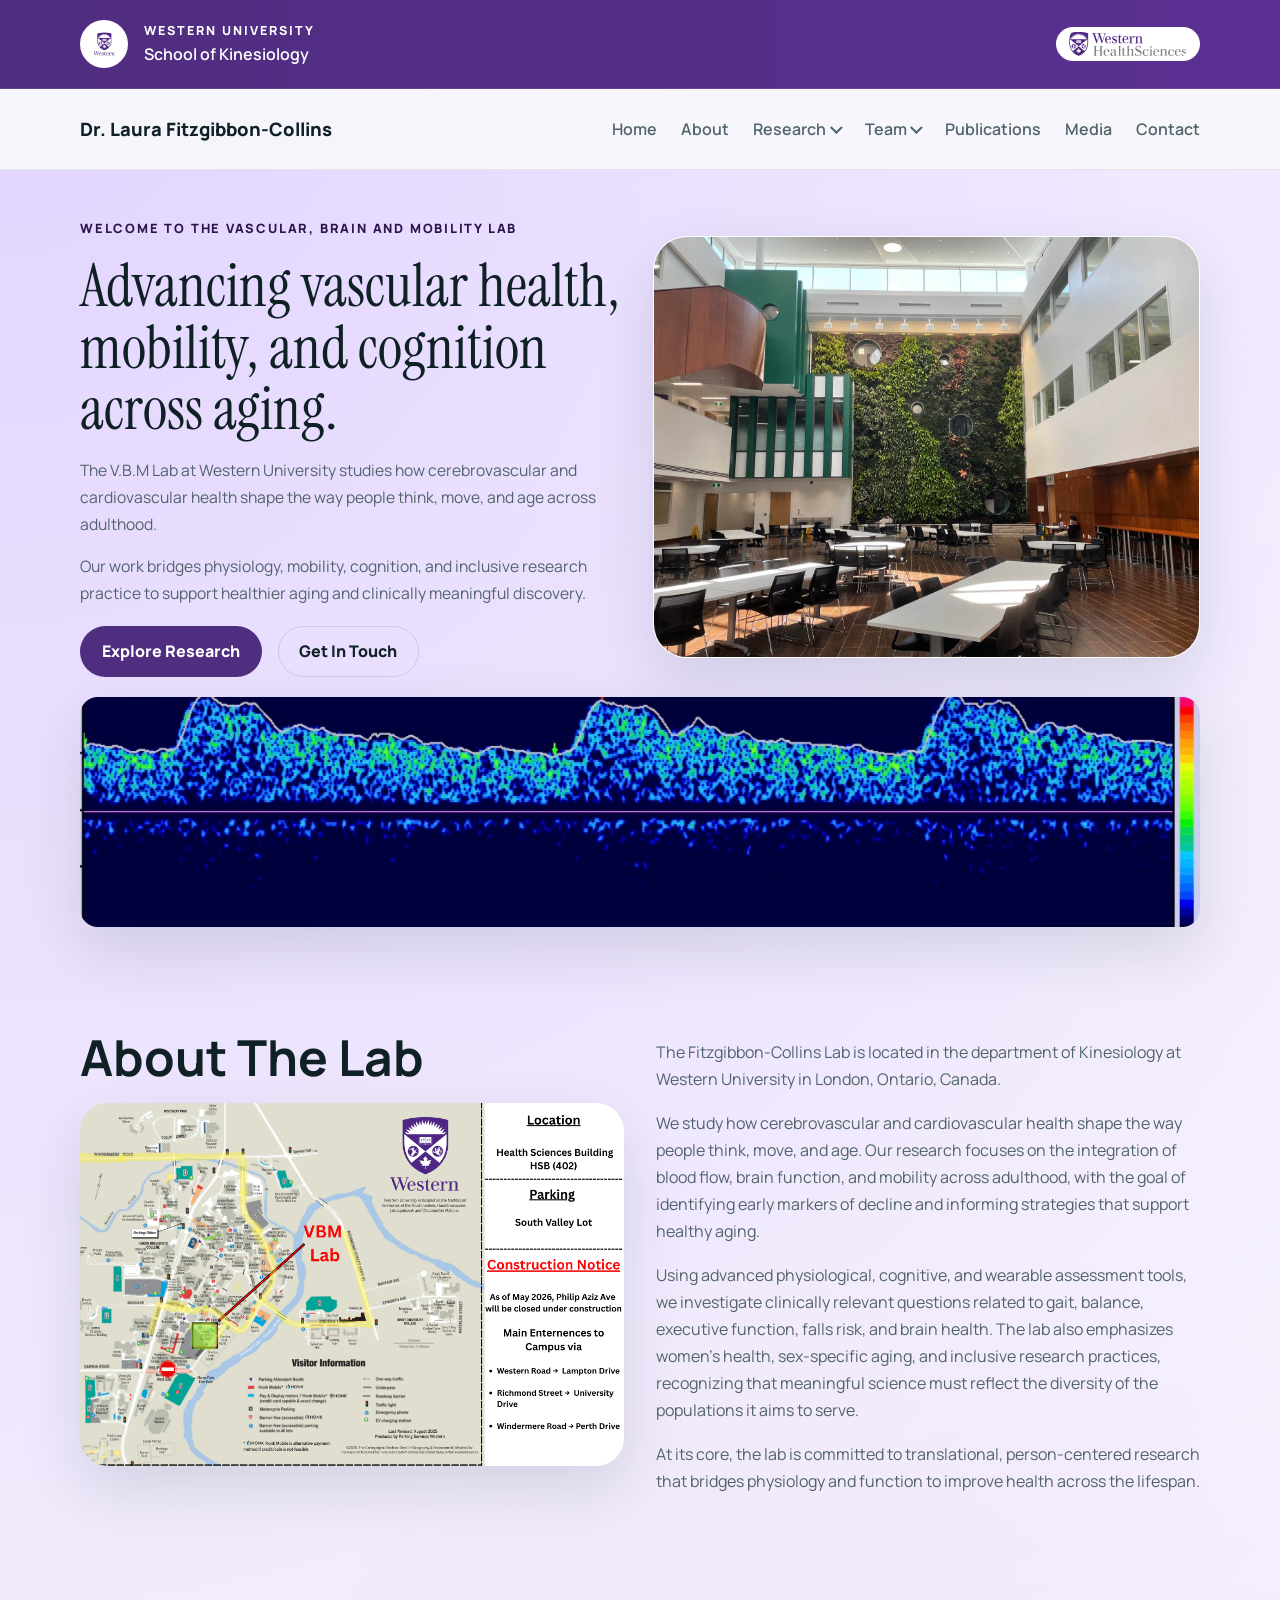
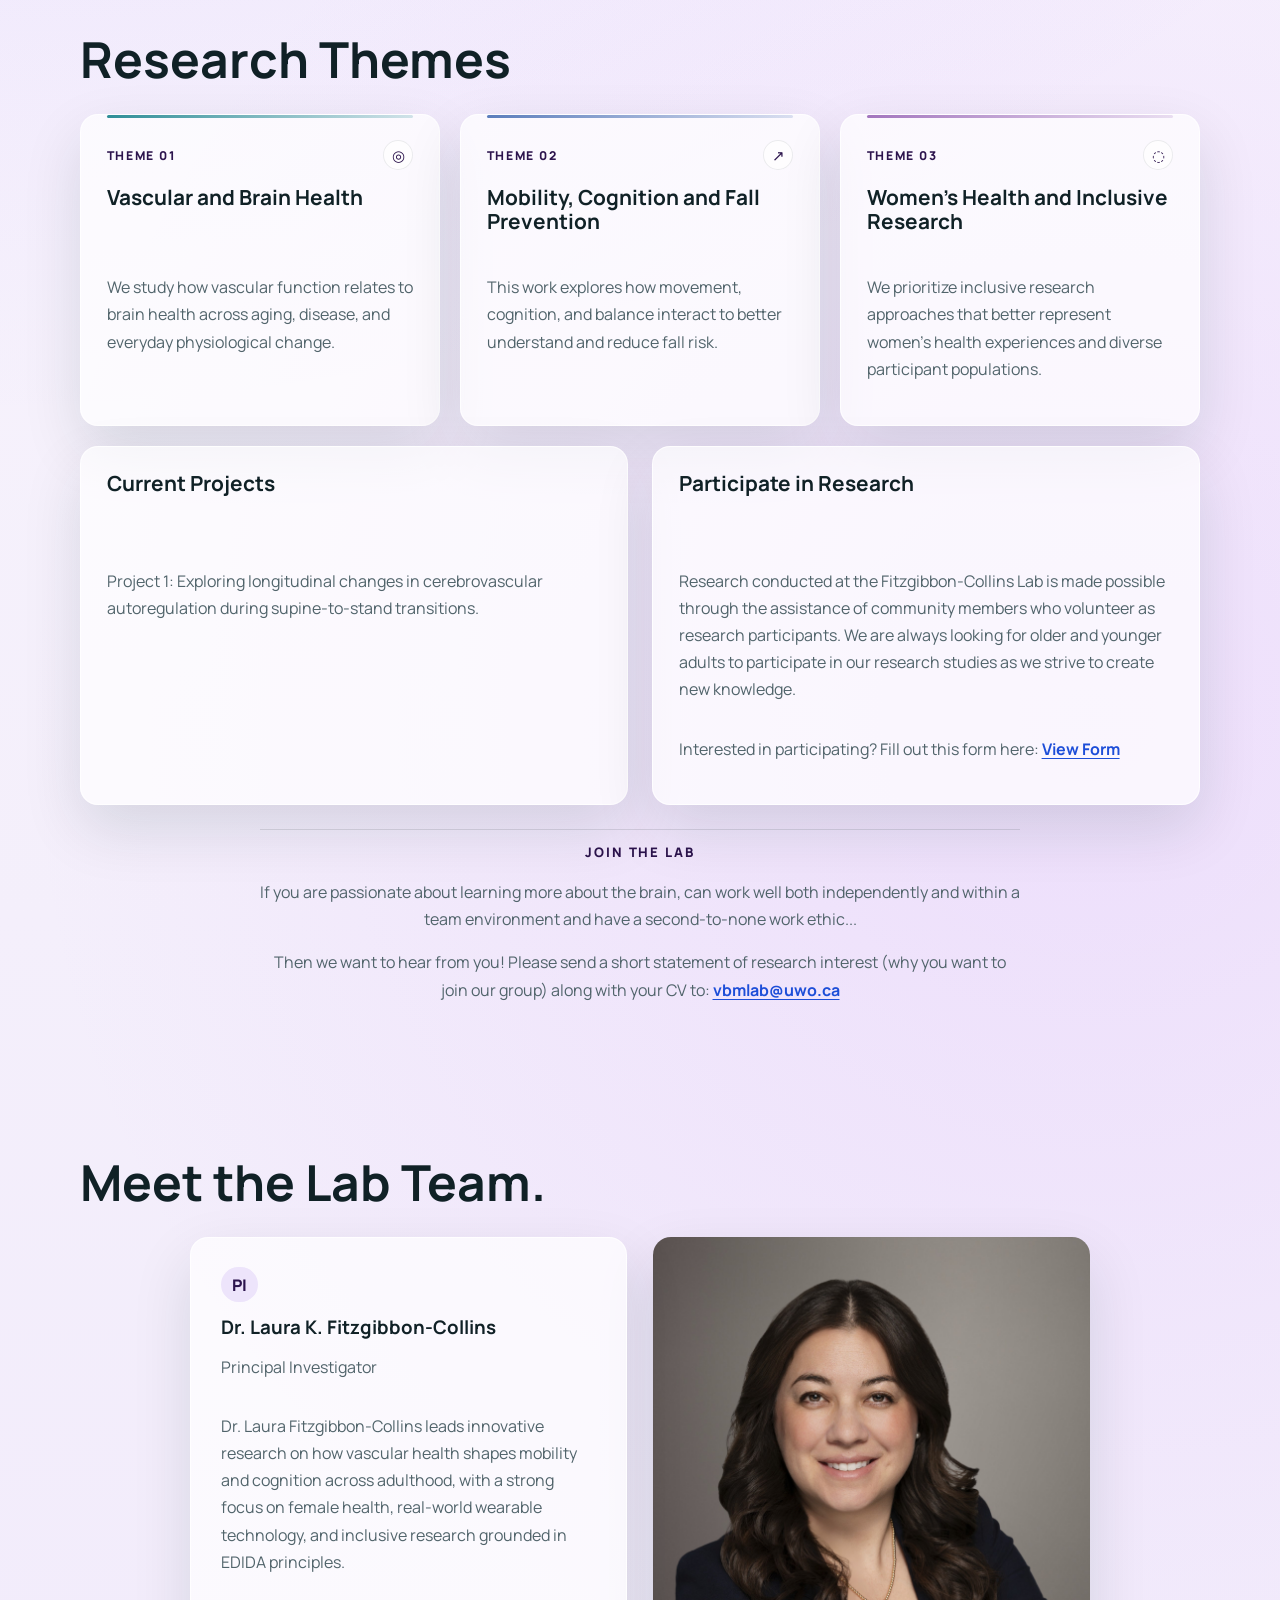
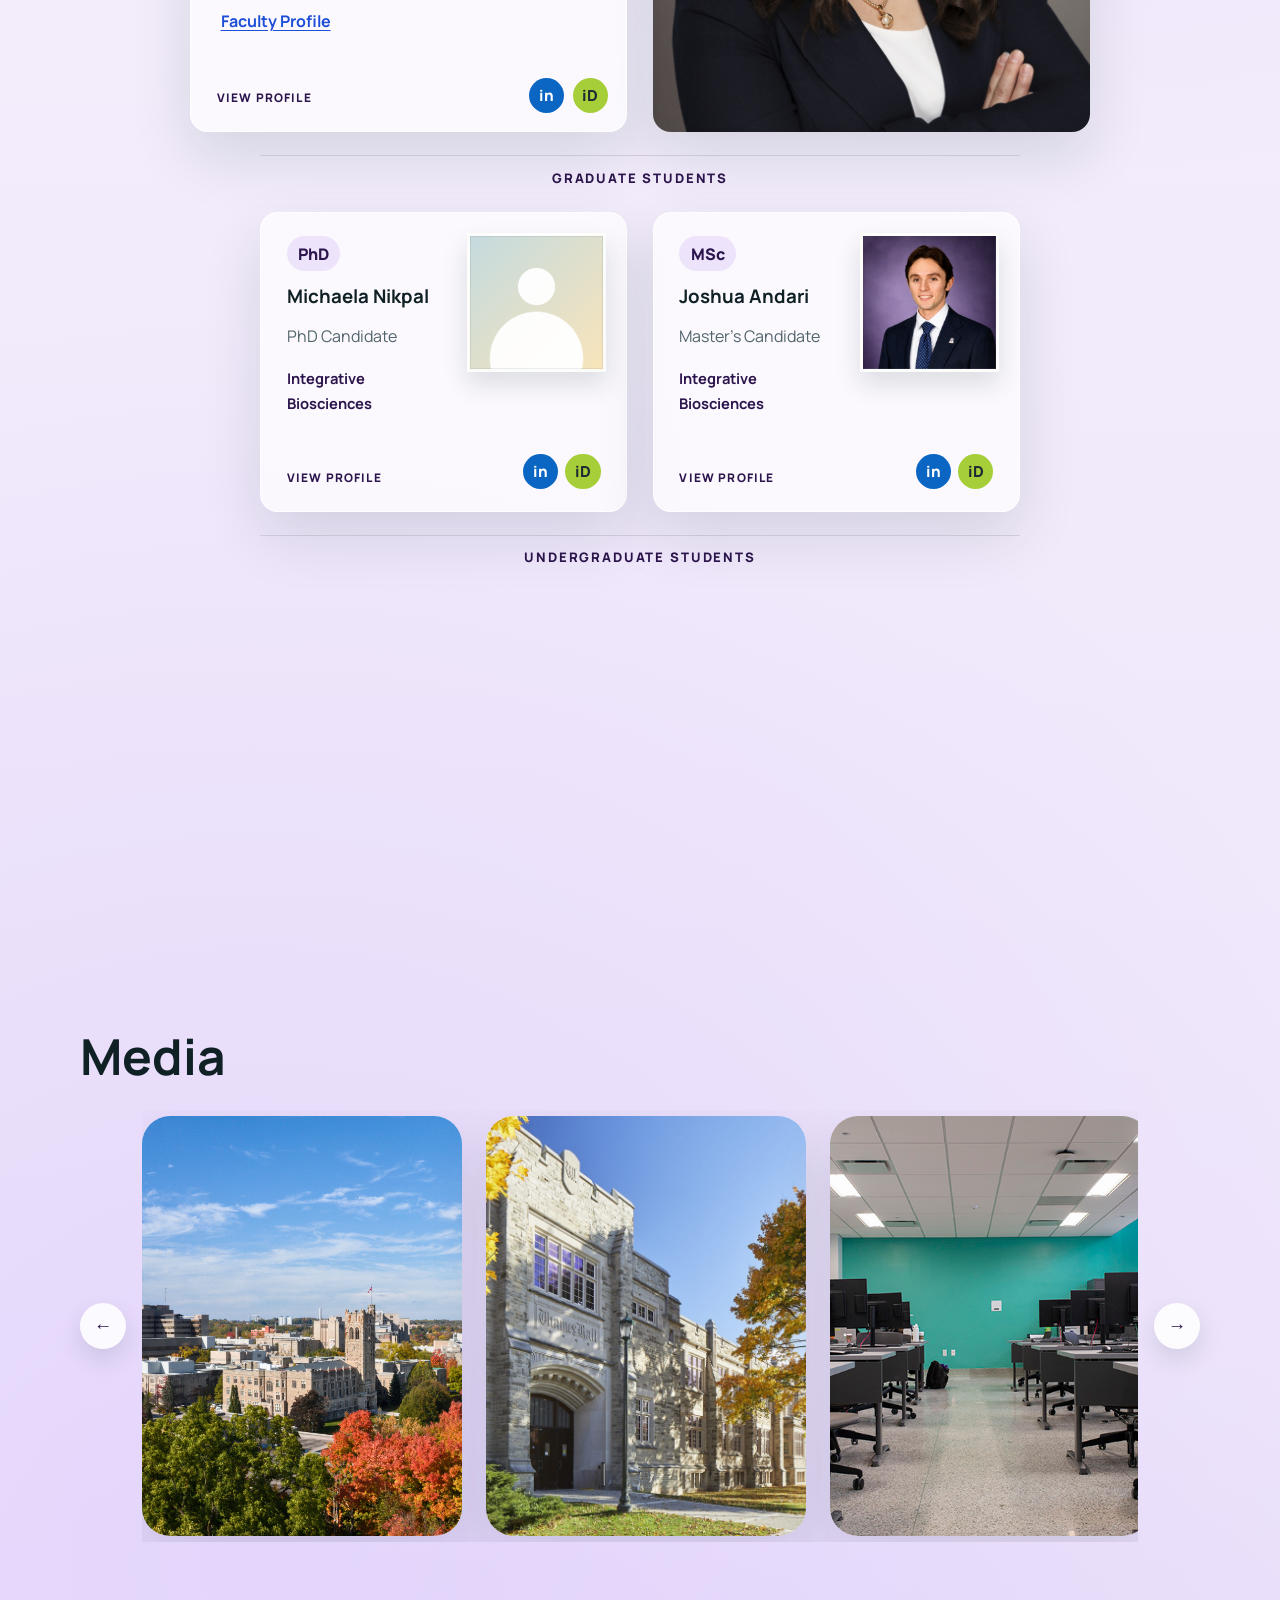
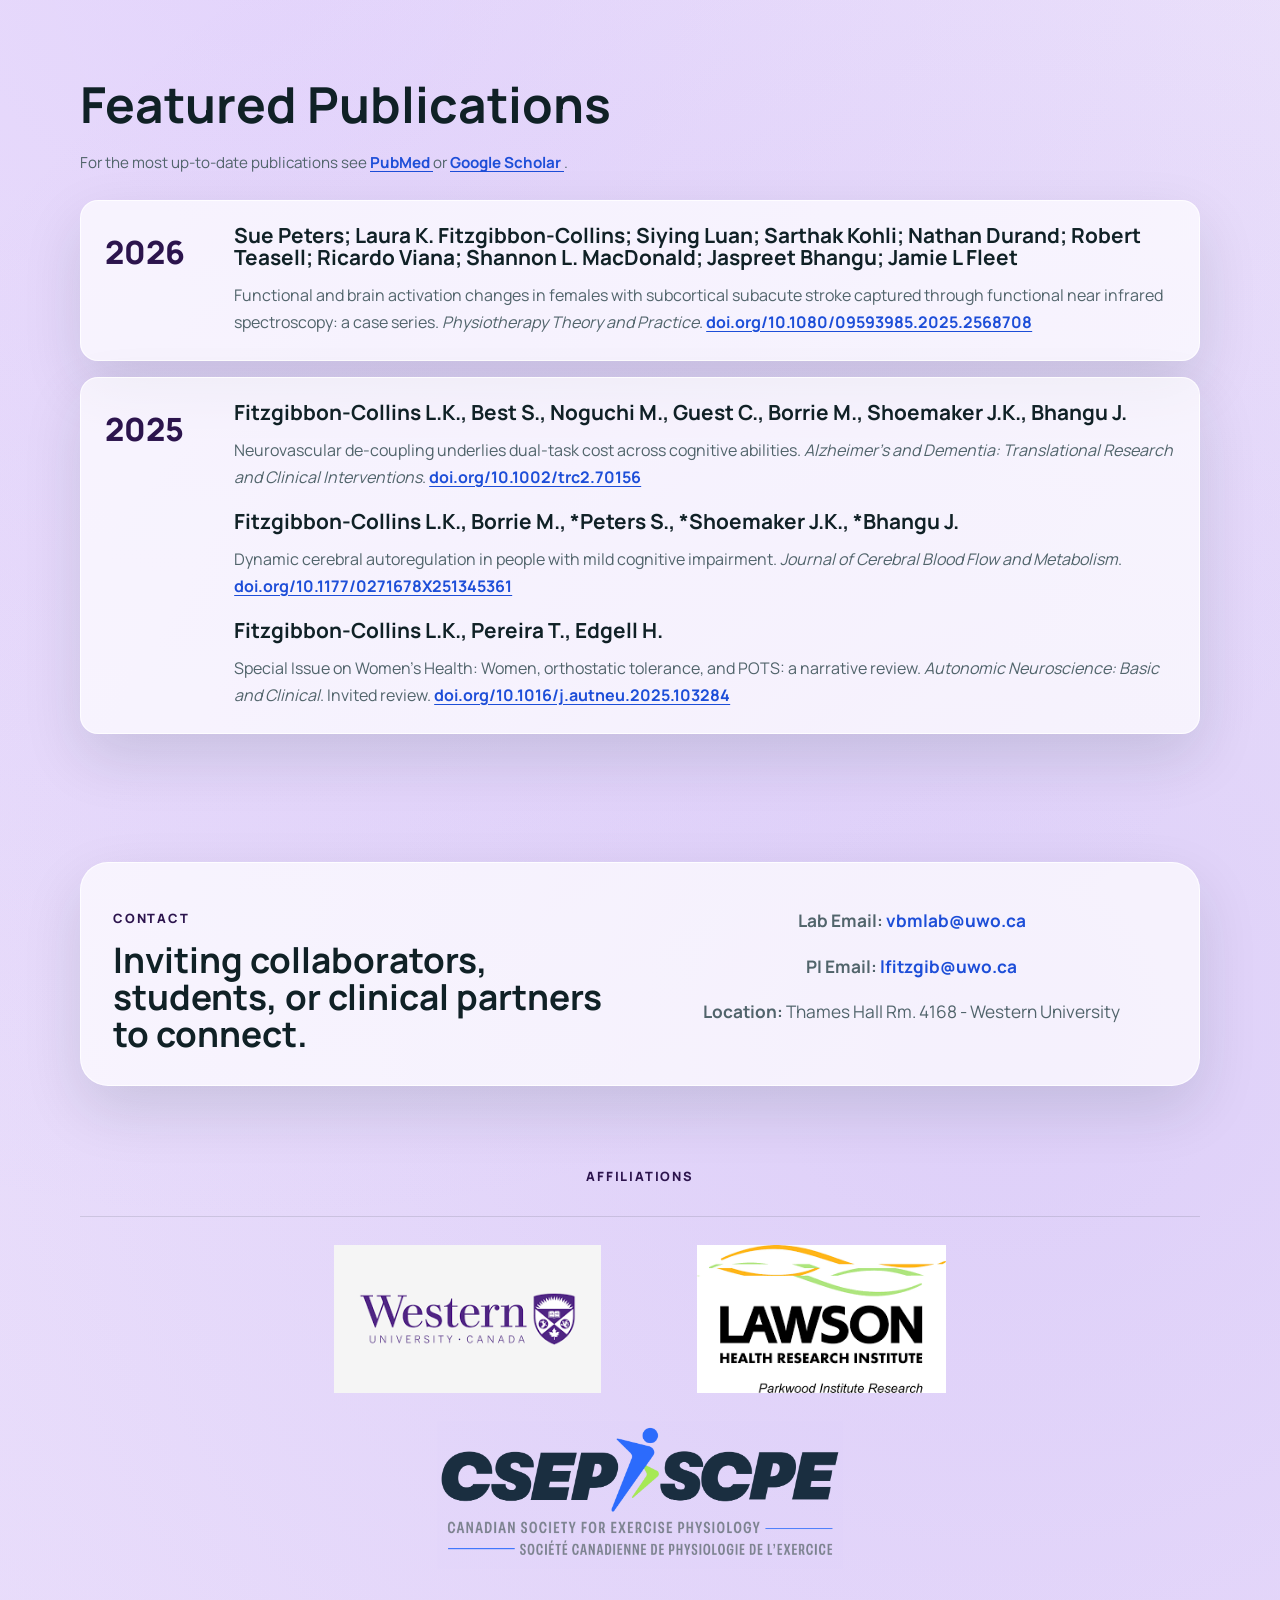
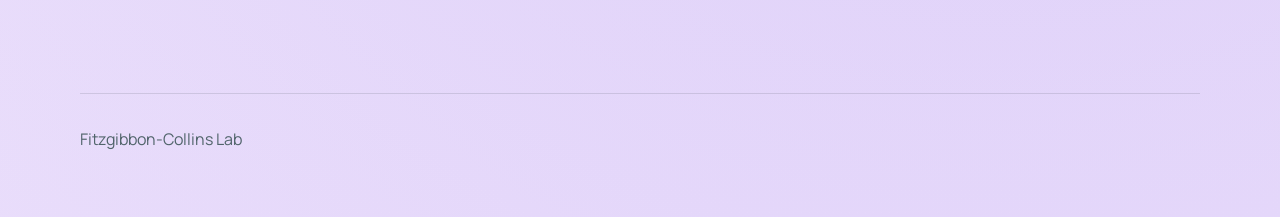
==== index.html @ beb68014 "Update about image and team card cues" ====
<!DOCTYPE html>
<html lang="en">
  <head>
    <meta charset="UTF-8" />
    <meta name="viewport" content="width=device-width, initial-scale=1.0" />
    <title>Fitzgibbon-Collins Lab</title>
    <meta
      name="description"
      content="The Fitzgibbon-Collins Lab at Western University studies vascular health, mobility, cognition, and healthy aging."
    />
    <link rel="preconnect" href="https://fonts.googleapis.com" />
    <link rel="preconnect" href="https://fonts.gstatic.com" crossorigin />
    <link
      href="https://fonts.googleapis.com/css2?family=Instrument+Serif:ital@0;1&family=Manrope:wght@400;500;600;700;800&display=swap"
      rel="stylesheet"
    />
    <link rel="stylesheet" href="styles.css" />
  </head>
  <body>
    <header class="site-header">
      <div class="site-ribbon">
        <div class="container ribbon-inner">
          <div class="ribbon-brand">
            <img class="ribbon-logo" src="photos/uwo.png" alt="Western University logo" />
            <div class="ribbon-copy">
              <p class="ribbon-label">Western University</p>
              <p class="ribbon-subtitle">School of Kinesiology</p>
            </div>
          </div>
          <img
            class="ribbon-health-sciences"
            src="photos/uwohs.svg"
            alt="Western Health Sciences"
          />
        </div>
      </div>
      <div class="site-nav-shell">
        <div class="container nav-bar">
          <a class="brand" href="#top">
            <span class="brand-text">Dr. Laura Fitzgibbon-Collins</span>
          </a>
          <button
            class="menu-toggle"
            type="button"
            aria-expanded="false"
            aria-controls="site-nav"
          >
            Menu
          </button>
          <nav class="site-nav" id="site-nav" aria-label="Main navigation">
            <a href="#top">Home</a>
            <a href="#about">About</a>
            <div class="nav-dropdown">
              <a class="nav-dropdown-trigger" href="#research">Research</a>
              <div class="nav-dropdown-menu" aria-label="Research pages">
                <a href="#research">Current Research</a>
                <a href="participate.html">Participate in Research</a>
              </div>
            </div>
            <div class="nav-dropdown">
              <a class="nav-dropdown-trigger" href="#team">Team</a>
              <div class="nav-dropdown-menu" aria-label="Team groups">
                <a href="team/laura-fitzgibbon-collins.html">Principal Investigator</a>
                <a href="#graduate-students">Graduate Students</a>
                <a href="#undergraduate-students">Undergraduate Students</a>
              </div>
            </div>
            <a href="#publications">Publications</a>
            <a href="#media">Media</a>
            <a href="#contact">Contact</a>
          </nav>
        </div>
      </div>
    </header>

    <main id="top">
      <section class="hero">
        <div class="container hero-frame">
          <div class="hero-copy">
            <p class="eyebrow hero-eyebrow">Welcome to the Vascular, Brain and Mobility Lab</p>
            <div class="hero-lead">
              <h1>Advancing vascular health, mobility, and cognition across aging.</h1>
            </div>
            <p class="hero-text">
              The V.B.M Lab at Western University studies how cerebrovascular and
              cardiovascular health shape the way people think, move, and age across adulthood.
            </p>
            <p class="hero-text hero-text-secondary">
              Our work bridges physiology, mobility, cognition, and inclusive research practice to
              support healthier aging and clinically meaningful discovery.
            </p>
            <div class="hero-actions">
              <a class="button button-primary" href="#research">Explore Research</a>
              <a class="button button-secondary" href="#contact">Get In Touch</a>
            </div>
          </div>
          <div class="hero-visual">
            <div class="hero-visual-frame">
              <img
                class="hero-visual-image"
                src="photos/thamesreal.jpg"
                alt="Thames Hall at Western University"
              />
            </div>
          </div>
        </div>
        <div class="container hero-image-break">
          <img
            src="photos/TCD-1.jpg"
            alt="Transcranial Doppler ultrasound equipment"
          />
        </div>
      </section>

      <section class="section" id="about">
        <div class="container section-grid">
          <div>
            <h2>About The Lab</h2>
            <img
              class="about-image"
              src="photos/westernpics/VBMparking.pdf.png"
              alt="V.B.M Lab parking information"
            />
          </div>
          <div>
            <p>
              The Fitzgibbon-Collins Lab is located in the department of Kinesiology at Western
              University in London, Ontario, Canada.
            </p>
            <p>
              We study how cerebrovascular and cardiovascular health shape the way people think,
              move, and age. Our research focuses on the integration of blood flow, brain function,
              and mobility across adulthood, with the goal of identifying early markers of decline
              and informing strategies that support healthy aging.
            </p>
            <p>
              Using advanced physiological, cognitive, and wearable assessment tools, we investigate
              clinically relevant questions related to gait, balance, executive function, falls risk,
              and brain health. The lab also emphasizes women’s health, sex-specific aging, and
              inclusive research practices, recognizing that meaningful science must reflect the
              diversity of the populations it aims to serve.
            </p>
            <p>
              At its core, the lab is committed to translational, person-centered research that
              bridges physiology and function to improve health across the lifespan.
            </p>
          </div>
        </div>
      </section>

      <section class="section section-tinted section-research" id="research">
        <div class="container">
          <div class="section-heading">
            <h2>Research Themes</h2>
          </div>
          <div class="cards-grid">
            <article class="info-card research-card research-card-brain">
              <div class="research-card-top">
                <span class="research-card-kicker">Theme 01</span>
                <span class="research-card-icon" aria-hidden="true">◎</span>
              </div>
              <h3>Vascular and Brain Health</h3>
              <p>
                We study how vascular function relates to brain health across aging, disease, and
                everyday physiological change.
              </p>
            </article>
            <article class="info-card research-card research-card-mobility">
              <div class="research-card-top">
                <span class="research-card-kicker">Theme 02</span>
                <span class="research-card-icon" aria-hidden="true">↗</span>
              </div>
              <h3>Mobility, Cognition and Fall Prevention</h3>
              <p>
                This work explores how movement, cognition, and balance interact to better
                understand and reduce fall risk.
              </p>
            </article>
            <article class="info-card research-card research-card-inclusive">
              <div class="research-card-top">
                <span class="research-card-kicker">Theme 03</span>
                <span class="research-card-icon" aria-hidden="true">◌</span>
              </div>
              <h3>Women's Health and Inclusive Research</h3>
              <p>
                We prioritize inclusive research approaches that better represent women’s health
                experiences and diverse participant populations.
              </p>
            </article>
          </div>
          <div class="about-cards-grid research-details-grid" id="current-projects-section">
            <article class="info-card about-card project-card">
              <h3>Current Projects</h3>
              <div class="projects-scroll">
                <p>
                  Project 1: Exploring longitudinal changes in cerebrovascular autoregulation during
                  supine-to-stand transitions.
                </p>
              </div>
            </article>
            <article class="info-card about-card">
              <h3>Participate in Research</h3>
              <p>
                Research conducted at the Fitzgibbon-Collins Lab is made possible through the
                assistance of community members who volunteer as research participants. We are always
                looking for older and younger adults to participate in our research studies as we
                strive to create new knowledge.
              </p>
              <p>
                Interested in participating? Fill out this form here:
                <a class="card-link" href="participate.html">View Form</a>
              </p>
            </article>
          </div>
          <div class="join-lab-block">
            <div class="join-lab-line" aria-hidden="true"></div>
            <p class="join-lab-label">Join the Lab</p>
            <div class="join-lab-copy">
              <p>
                If you are passionate about learning more about the brain, can work well both
                independently and within a team environment and have a second-to-none work ethic...
              </p>
              <p>
                Then we want to hear from you! Please send a short statement of research interest
                (why you want to join our group) along with your CV to:
                <a class="card-link" href="mailto:vbmlab@uwo.ca">vbmlab@uwo.ca</a>
              </p>
            </div>
          </div>
        </div>
      </section>

      <section class="section" id="team">
        <div class="container">
          <div class="section-heading">
            <h2>Meet the Lab Team.</h2>
          </div>
          <div class="people-grid people-grid-single people-grid-featured" id="principal-investigator">
            <article class="person-card person-card-featured">
              <a
                class="card-cover-link"
                href="team/laura-fitzgibbon-collins.html"
                aria-label="View Dr. Laura K. Fitzgibbon-Collins profile"
              ></a>
              <a
                class="profile-social"
                href="https://linkedin.com/in/laura-keiko-fitzgibbon-collins-phd-5b940a64/?lipi=urn%3Ali%3Apage%3Ad_flagship3_feed%3B2OGnwv7vScaIsMlXpq8oRQ%3D%3D"
                aria-label="Laura K. Fitzgibbon-Collins LinkedIn profile"
                target="_blank"
                rel="noreferrer"
              >
                in
              </a>
              <a
                class="profile-social profile-orcid"
                href="https://orcid.org/0009-0002-8268-9843"
                aria-label="Laura K. Fitzgibbon-Collins ORCID profile"
                target="_blank"
                rel="noreferrer"
              >
                iD
              </a>
              <div class="person-badge">PI</div>
              <h3>Dr. Laura K. Fitzgibbon-Collins</h3>
              <p>Principal Investigator</p>
              <p>
                Dr. Laura Fitzgibbon-Collins leads innovative research on how vascular health shapes
                mobility and cognition across adulthood, with a strong focus on female health,
                real-world wearable technology, and inclusive research grounded in EDIDA principles.
              </p>
              <p>
                <a
                  class="profile-link"
                  href="https://www.uwo.ca/fhs/kin/about/faculty/fitzgibbon_collins_l.html"
                  target="_blank"
                  rel="noreferrer"
                >
                  Faculty Profile
                </a>
              </p>
            </article>
            <div class="team-photo-card team-photo-card-featured">
              <img class="team-photo" src="photos/laura2.jpg" alt="Dr. Laura Fitzgibbon-Collins" />
            </div>
          </div>
          <div class="team-subgroup" id="graduate-students">
            <div class="team-subgroup-line" aria-hidden="true"></div>
            <p class="team-subgroup-label">Graduate Students</p>
          </div>
          <div class="people-grid people-grid-duo">
            <article class="person-card person-card-with-photo">
              <a
                class="card-cover-link"
                href="team/michaela-nikpal.html"
                aria-label="View Michaela Nikpal profile"
              ></a>
              <a
                class="profile-social"
                href="#"
                aria-label="LinkedIn profile placeholder"
                target="_blank"
                rel="noreferrer"
              >
                in
              </a>
              <a
                class="profile-social profile-orcid"
                href="#"
                aria-label="Michaela Nikpal ORCID profile placeholder"
                target="_blank"
                rel="noreferrer"
              >
                iD
              </a>
              <div class="person-photo-frame"></div>
              <div class="person-badge">PhD</div>
              <h3>Michaela Nikpal</h3>
              <p>PhD Candidate</p>
              <p class="person-program">Integrative Biosciences</p>
            </article>
            <article class="person-card person-card-with-photo">
              <a
                class="card-cover-link"
                href="team/joshua-andari.html"
                aria-label="View Joshua Andari profile"
              ></a>
              <a
                class="profile-social"
                href="https://www.linkedin.com/in/joshua-andari-552147254/"
                aria-label="Joshua Andari LinkedIn profile"
                target="_blank"
                rel="noreferrer"
              >
                in
              </a>
              <a
                class="profile-social profile-orcid"
                href="https://orcid.org/0009-0004-4453-0289"
                aria-label="Joshua Andari ORCID profile"
                target="_blank"
                rel="noreferrer"
              >
                iD
              </a>
              <div class="person-photo-frame">
                <img src="photos/Joshua.png" alt="Joshua Andari" />
              </div>
              <div class="person-badge">MSc</div>
              <h3>Joshua Andari</h3>
              <p>Master’s Candidate</p>
              <p class="person-program">Integrative Biosciences</p>
            </article>
          </div>
          <div class="team-subgroup team-subgroup-undergraduate" id="undergraduate-students">
            <div class="team-subgroup-line" aria-hidden="true"></div>
            <p class="team-subgroup-label">Undergraduate Students</p>
          </div>
          <div class="people-grid people-grid-undergraduate">
            <article class="person-card person-card-with-photo">
              <a
                class="card-cover-link"
                href="team/jaclyn-baggley.html"
                aria-label="View Jaclyn Baggley profile"
              ></a>
              <a
                class="profile-social"
                href="https://www.linkedin.com/in/jaclyn-baggley-3aa220305/"
                aria-label="Jaclyn Baggley LinkedIn profile"
                target="_blank"
                rel="noreferrer"
              >
                in
              </a>
              <a
                class="profile-social profile-orcid"
                href="#"
                aria-label="Jaclyn Baggley ORCID profile placeholder"
                target="_blank"
                rel="noreferrer"
              >
                iD
              </a>
              <div class="person-photo-frame">
                <img src="photos/Jaclyn.jpeg" alt="Jaclyn Baggley" />
              </div>
              <div class="person-badge">UG</div>
              <h3>Jaclyn Baggley</h3>
              <p>Undergraduate Student</p>
              <p class="person-program">Kinesiology</p>
            </article>
            <article class="person-card person-card-with-photo">
              <a
                class="card-cover-link"
                href="team/hamza-gandhi.html"
                aria-label="View Hamza Gandhi profile"
              ></a>
              <a
                class="profile-social"
                href="https://www.linkedin.com/in/hamza-gandhi-55b607294/"
                aria-label="Hamza Gandhi LinkedIn profile"
                target="_blank"
                rel="noreferrer"
              >
                in
              </a>
              <a
                class="profile-social profile-orcid"
                href="#"
                aria-label="Hamza Gandhi ORCID profile placeholder"
                target="_blank"
                rel="noreferrer"
              >
                iD
              </a>
              <div class="person-photo-frame">
                <img src="photos/Hamza.png" alt="Hamza Gandhi" />
              </div>
              <div class="person-badge">UG</div>
              <h3>Hamza Gandhi</h3>
              <p>USRI Student</p>
              <p class="person-program person-program-offset">Health Science</p>
            </article>
            <article class="person-card person-card-with-photo">
              <a
                class="card-cover-link"
                href="team/artin-heidarzadeh.html"
                aria-label="View Artin Heidarzadeh profile"
              ></a>
              <a
                class="profile-social"
                href="https://www.linkedin.com/in/artin-heidarzadeh-3927202b5/"
                aria-label="Artin Heidarzadeh LinkedIn profile"
                target="_blank"
                rel="noreferrer"
              >
                in
              </a>
              <a
                class="profile-social profile-orcid"
                href="#"
                aria-label="Artin Heidarzadeh ORCID profile placeholder"
                target="_blank"
                rel="noreferrer"
              >
                iD
              </a>
              <div class="person-photo-frame">
                <img src="photos/Artin.jpeg" alt="Artin Heidarzadeh" />
              </div>
              <div class="person-badge">UG</div>
              <h3>Artin Heidarzadeh</h3>
              <p>USRI Student</p>
              <p class="person-program">Kinesiology</p>
            </article>
          </div>
        </div>
      </section>

      <section class="section" id="media">
        <div class="container">
          <div class="section-heading">
            <h2>Media</h2>
          </div>
          <div class="media-carousel">
            <button
              class="media-arrow"
              type="button"
              data-media-prev
              aria-label="Scroll media left"
            >
              <span aria-hidden="true">←</span>
            </button>
            <div class="media-viewport" aria-label="Lab media gallery">
              <div class="media-track">
                <article class="media-card">
                  <img src="photos/westernpics/1.png" alt="Western lab media photo 1" />
                </article>
                <article class="media-card">
                  <img src="photos/westernpics/2.jpg" alt="Western lab media photo 2" />
                </article>
                <article class="media-card">
                  <img src="photos/westernpics/3.jpg" alt="Western lab media photo 3" />
                </article>
                <article class="media-card">
                  <img src="photos/westernpics/4.jpg" alt="Western lab media photo 4" />
                </article>
              </div>
            </div>
            <button
              class="media-arrow"
              type="button"
              data-media-next
              aria-label="Scroll media right"
            >
              <span aria-hidden="true">→</span>
            </button>
          </div>
        </div>
      </section>

      <section class="section section-tinted" id="publications">
        <div class="container">
          <div class="section-heading">
            <h2>Featured Publications</h2>
          </div>
          <p class="publication-note">
            For the most up-to-date publications see
            <a
              class="publication-link"
              href="https://pubmed.ncbi.nlm.nih.gov/?term=Fitzgibbon-Collins+LK&cauthor_id=41070366"
              target="_blank"
              rel="noreferrer"
            >
              PubMed
            </a>
            or
            <a
              class="publication-link"
              href="https://scholar.google.com/citations?user=LZht9WgAAAAJ&hl=en"
              target="_blank"
              rel="noreferrer"
            >
              Google Scholar
            </a>.
          </p>
          <div class="publication-list">
            <article class="publication-item">
              <p class="publication-year">2026</p>
              <div class="publication-group">
                <div class="publication-entry">
                  <h3>Sue Peters; Laura K. Fitzgibbon-Collins; Siying Luan; Sarthak Kohli; Nathan Durand; Robert Teasell; Ricardo Viana; Shannon L. MacDonald; Jaspreet Bhangu; Jamie L Fleet</h3>
                  <p>
                    Functional and brain activation changes in females with subcortical subacute stroke captured through functional near infrared spectroscopy: a case series.
                    <em>Physiotherapy Theory and Practice</em>.
                    <a
                      class="publication-link"
                      href="https://doi.org/10.1080/09593985.2025.2568708"
                      target="_blank"
                      rel="noreferrer"
                    >
                      doi.org/10.1080/09593985.2025.2568708
                    </a>
                  </p>
                </div>
              </div>
            </article>
            <article class="publication-item">
              <p class="publication-year">2025</p>
              <div class="publication-group">
                <div class="publication-entry">
                  <h3>Fitzgibbon-Collins L.K., Best S., Noguchi M., Guest C., Borrie M., Shoemaker J.K., Bhangu J.</h3>
                  <p>
                    Neurovascular de-coupling underlies dual-task cost across cognitive abilities.
                    <em>Alzheimer’s and Dementia: Translational Research and Clinical Interventions</em>.
                    <a
                      class="publication-link"
                      href="https://doi.org/10.1002/trc2.70156"
                      target="_blank"
                      rel="noreferrer"
                    >
                      doi.org/10.1002/trc2.70156
                    </a>
                  </p>
                </div>
                <div class="publication-entry">
                  <h3>Fitzgibbon-Collins L.K., Borrie M., *Peters S., *Shoemaker J.K., *Bhangu J.</h3>
                  <p>
                    Dynamic cerebral autoregulation in people with mild cognitive impairment.
                    <em>Journal of Cerebral Blood Flow and Metabolism</em>.
                    <a
                      class="publication-link"
                      href="https://doi.org/10.1177/0271678X251345361"
                      target="_blank"
                      rel="noreferrer"
                    >
                      doi.org/10.1177/0271678X251345361
                    </a>
                  </p>
                </div>
                <div class="publication-entry">
                  <h3>Fitzgibbon-Collins L.K., Pereira T., Edgell H.</h3>
                  <p>
                    Special Issue on Women’s Health: Women, orthostatic tolerance, and POTS: a narrative review.
                    <em>Autonomic Neuroscience: Basic and Clinical</em>. Invited review.
                    <a
                      class="publication-link"
                      href="https://doi.org/10.1016/j.autneu.2025.103284"
                      target="_blank"
                      rel="noreferrer"
                    >
                      doi.org/10.1016/j.autneu.2025.103284
                    </a>
                  </p>
                </div>
              </div>
            </article>
          </div>
        </div>
      </section>

      <section class="section contact-section" id="contact">
        <div class="container contact-panel">
          <div>
            <p class="section-label">Contact</p>
            <h2>Inviting collaborators, students, or clinical partners to connect.</h2>
          </div>
          <div class="contact-details">
            <p>
              <strong>Lab Email:</strong>
              <a class="contact-link" href="mailto:vbmlab@uwo.ca">vbmlab@uwo.ca</a>
            </p>
            <p>
              <strong>PI Email:</strong>
              <a class="contact-link" href="mailto:lfitzgib@uwo.ca">lfitzgib@uwo.ca</a>
            </p>
            <p><strong>Location:</strong> Thames Hall Rm. 4168 - Western University</p>
          </div>
        </div>
      </section>

      <section class="section affiliations-intro" id="affiliations">
        <div class="container">
          <p class="section-label affiliations-label">Affiliations</p>
          <div class="affiliations-rule" aria-hidden="true"></div>
          <div class="affiliations-logos">
            <img class="affiliation-logo" src="photos/WesternU.png" alt="Western University" />
            <img class="affiliation-logo" src="photos/Parkwood.png" alt="Parkwood Institute" />
          </div>
          <div class="affiliations-logos affiliations-logos-secondary">
            <img class="affiliation-logo" src="photos/CSEP.png" alt="CSEP" />
          </div>
        </div>
      </section>
    </main>

    <footer class="site-footer">
      <div class="container footer-layout">
        <p>Fitzgibbon-Collins Lab</p>
      </div>
    </footer>

    <script src="script.js"></script>
  </body>
</html>
---- styles.css ----
:root {
  --bg: #f4effb;
  --surface: #ffffff;
  --surface-soft: rgba(255, 255, 255, 0.7);
  --text: #102126;
  --muted: #51646b;
  --line: rgba(16, 33, 38, 0.12);
  --primary: #4f2d7f;
  --primary-dark: #2c144d;
  --accent: #ede4fb;
  --shadow: 0 24px 60px rgba(10, 40, 44, 0.12);
  --radius-lg: 28px;
  --radius-md: 18px;
  --radius-sm: 12px;
  --container: 1120px;
}

* {
  box-sizing: border-box;
}

html {
  scroll-behavior: smooth;
}

body {
  margin: 0;
  font-family: "Manrope", sans-serif;
  color: var(--text);
  background:
    radial-gradient(circle at top left, rgba(140, 92, 255, 0.24), transparent 30%),
    radial-gradient(circle at 85% 35%, rgba(199, 132, 255, 0.16), transparent 24%),
    radial-gradient(circle at 20% 72%, rgba(167, 116, 255, 0.15), transparent 26%),
    radial-gradient(circle at 78% 88%, rgba(122, 82, 230, 0.12), transparent 22%),
    linear-gradient(180deg, #fcf9ff 0%, #f4effb 38%, #efe7fb 68%, #e9ddfb 100%);
  background-repeat: no-repeat;
}

#top {
  scroll-margin-top: 180px;
}

#principal-investigator,
#graduate-students,
#undergraduate-students {
  scroll-margin-top: 180px;
}

img {
  max-width: 100%;
  display: block;
}

a {
  color: inherit;
  text-decoration: none;
}

p {
  line-height: 1.7;
  color: var(--muted);
}

h1,
h2,
h3 {
  margin: 0;
  line-height: 1.05;
}

.container {
  width: min(calc(100% - 2rem), var(--container));
  margin: 0 auto;
}

.site-header {
  position: sticky;
  top: 0;
  z-index: 50;
}

.site-ribbon {
  background: linear-gradient(90deg, #4f2d7f 0%, #5a2f92 100%);
  color: white;
  border-bottom: 1px solid rgba(255, 255, 255, 0.12);
}

.ribbon-inner {
  display: flex;
  align-items: center;
  justify-content: space-between;
  gap: 1rem;
  min-height: 88px;
}

.ribbon-brand {
  display: inline-flex;
  align-items: center;
  gap: 1rem;
}

.ribbon-health-sciences {
  width: auto;
  height: 34px;
  max-width: min(46vw, 340px);
  object-fit: contain;
  flex-shrink: 0;
  background: white;
  border-radius: 999px;
  padding: 0.32rem 0.8rem;
}

.ribbon-logo {
  width: 48px;
  height: 48px;
  object-fit: contain;
  background: white;
  border-radius: 999px;
  padding: 0.25rem;
}

.ribbon-copy p {
  margin: 0;
  color: white;
}

.ribbon-label {
  font-size: 0.78rem;
  font-weight: 800;
  letter-spacing: 0.16em;
  text-transform: uppercase;
}

.ribbon-subtitle {
  margin-top: 0.18rem;
  font-size: 1rem;
  font-weight: 600;
}

.site-nav-shell {
  backdrop-filter: blur(18px);
  background: rgba(248, 248, 252, 0.92);
  border-bottom: 1px solid rgba(16, 33, 38, 0.08);
}

.nav-bar {
  position: relative;
  display: flex;
  align-items: center;
  justify-content: space-between;
  gap: 1rem;
  min-height: 80px;
}

.brand {
  display: inline-flex;
  align-items: center;
  font-weight: 800;
}

.brand-text {
  max-width: 260px;
  font-size: 1.15rem;
}

.site-nav {
  display: flex;
  align-items: center;
  gap: 1.5rem;
}

.site-nav a {
  color: var(--muted);
  font-weight: 600;
}

.site-nav a:hover,
.site-nav a:focus-visible {
  color: var(--text);
}

.nav-dropdown {
  position: relative;
}

.nav-dropdown::after {
  content: "";
  position: absolute;
  top: 100%;
  right: -0.75rem;
  left: -0.75rem;
  height: 0.9rem;
}

.nav-dropdown-trigger {
  display: inline-flex;
  align-items: center;
  gap: 0.35rem;
}

.nav-dropdown-trigger::after {
  content: "";
  width: 0.42rem;
  height: 0.42rem;
  border-right: 2px solid currentColor;
  border-bottom: 2px solid currentColor;
  transform: translateY(-0.12rem) rotate(45deg);
}

.nav-dropdown-menu {
  position: absolute;
  top: calc(100% + 0.45rem);
  left: 50%;
  z-index: 20;
  min-width: 220px;
  padding: 0.45rem;
  border: 1px solid var(--line);
  border-radius: var(--radius-sm);
  background: rgba(255, 255, 255, 0.96);
  box-shadow: var(--shadow);
  opacity: 0;
  pointer-events: none;
  transform: translate(-50%, -0.35rem);
  transition:
    opacity 160ms ease,
    transform 160ms ease;
}

.nav-dropdown:hover .nav-dropdown-menu,
.nav-dropdown:focus-within .nav-dropdown-menu {
  opacity: 1;
  pointer-events: auto;
  transform: translate(-50%, 0);
}

.nav-dropdown-menu a {
  display: block;
  padding: 0.65rem 0.75rem;
  border-radius: 6px;
  white-space: nowrap;
}

.nav-dropdown-menu a:hover,
.nav-dropdown-menu a:focus-visible {
  background: rgba(83, 49, 138, 0.08);
}

.menu-toggle {
  display: none;
  border: 1px solid var(--line);
  border-radius: 999px;
  background: var(--surface);
  padding: 0.7rem 1rem;
  font: inherit;
}

.hero {
  padding: 3rem 0 2rem;
}

.hero-frame {
  display: grid;
  grid-template-columns: repeat(2, minmax(0, 1fr));
  gap: 1.6rem;
  align-items: center;
}

.hero-copy {
  display: flex;
  flex-direction: column;
  gap: 1rem;
  max-width: 560px;
}

.hero-lead {
  padding: 0;
}

.eyebrow,
.section-label,
.card-label {
  text-transform: uppercase;
  letter-spacing: 0.14em;
  font-size: 0.8rem;
  font-weight: 800;
  color: var(--primary-dark);
}

.hero-eyebrow {
  margin: 0;
}

.hero h1 {
  font-family: "Instrument Serif", serif;
  font-size: clamp(2.7rem, 4.6vw, 4.3rem);
  font-weight: 400;
  margin: 0;
}

.hero-text {
  max-width: 58ch;
  font-size: 0.98rem;
  margin: 0;
}

.hero-text-secondary {
  max-width: 54ch;
}

.hero-actions {
  display: flex;
  flex-wrap: wrap;
  gap: 1rem;
  margin: 0.2rem 0 0;
}

.button {
  display: inline-flex;
  align-items: center;
  justify-content: center;
  padding: 0.85rem 1.3rem;
  border-radius: 999px;
  font-weight: 800;
  transition:
    transform 180ms ease,
    background-color 180ms ease,
    border-color 180ms ease,
    color 180ms ease;
}

.button-primary {
  background: var(--primary);
  color: white;
  border: 1px solid transparent;
}

.button-secondary {
  background: transparent;
  border: 1px solid var(--line);
}

.button-primary:hover,
.button-primary:focus-visible,
.button-secondary:hover,
.button-secondary:focus-visible {
  transform: translateY(-1px);
  background: var(--primary);
  border-color: var(--primary);
  color: white;
}

.hero-visual-frame {
  overflow: hidden;
  border-radius: 34px;
  background: rgba(255, 255, 255, 0.72);
  border: 1px solid rgba(255, 255, 255, 0.84);
  box-shadow: var(--shadow);
}

.hero-visual-image {
  width: 100%;
  min-height: 420px;
  max-height: 500px;
  object-fit: cover;
}

.hero-image-break {
  margin-top: 1.25rem;
}

.hero-image-break img {
  width: 100%;
  height: clamp(150px, 18vw, 240px);
  border-radius: var(--radius-md);
  object-fit: cover;
  object-position: center;
  box-shadow: var(--shadow);
}

.participate-page {
  padding-top: 2rem;
}

.member-page {
  padding-top: 3rem;
}

.member-profile {
  display: grid;
  grid-template-columns: minmax(0, 0.9fr) minmax(0, 1.1fr);
  gap: 2rem;
  align-items: start;
}

.member-photo-panel,
.member-copy-panel {
  padding: 1.7rem;
}

.member-copy-panel {
  position: relative;
  min-height: 360px;
  padding-bottom: 5.5rem;
}

.member-photo {
  width: 100%;
  aspect-ratio: 1;
  object-fit: cover;
  object-position: center;
  box-shadow: var(--shadow);
}

.member-photo-placeholder {
  width: 100%;
  aspect-ratio: 1;
  display: grid;
  place-items: center;
  background:
    radial-gradient(circle at 50% 38%, rgba(255, 255, 255, 0.95) 0 17%, transparent 18%),
    radial-gradient(circle at 50% 92%, rgba(255, 255, 255, 0.95) 0 33%, transparent 34%),
    linear-gradient(135deg, rgba(43, 128, 133, 0.26), rgba(244, 201, 93, 0.42));
  color: var(--primary-dark);
  font-weight: 800;
  box-shadow: var(--shadow);
}

.member-copy-panel h1 {
  margin: 0.75rem 0 0.75rem;
  font-size: clamp(2.4rem, 5vw, 4rem);
}

.member-role {
  margin: 0;
  font-size: 1.05rem;
  font-weight: 700;
}

.member-program {
  margin-top: 0.35rem;
  font-weight: 800;
  color: var(--primary-dark);
}

.member-actions {
  display: flex;
  flex-wrap: wrap;
  gap: 0.8rem;
  margin-top: 1.25rem;
}

.member-copy-panel .profile-social {
  right: 4.35rem;
  bottom: 1.7rem;
}

.member-copy-panel .profile-orcid {
  right: 1.7rem;
}

.participate-hero {
  display: grid;
  grid-template-columns: minmax(0, 1.45fr) minmax(280px, 0.85fr);
  gap: 1.5rem;
  align-items: start;
  margin-bottom: 1.6rem;
}

.participate-hero-copy {
  max-width: 720px;
}

.participate-hero-copy h1 {
  margin-top: 0.45rem;
  font-family: "Instrument Serif", serif;
  font-size: clamp(2.5rem, 4vw, 4rem);
  font-weight: 400;
  line-height: 1.04;
}

.participate-hero-note,
.participate-card {
  background: var(--surface-soft);
  border: 1px solid rgba(255, 255, 255, 0.8);
  box-shadow: var(--shadow);
  border-radius: var(--radius-lg);
}

.participate-hero-note {
  padding: 1.5rem;
}

.participate-hero-note p:last-child {
  margin-bottom: 0;
}

.participate-layout {
  display: grid;
  grid-template-columns: minmax(0, 1.15fr) minmax(260px, 0.85fr);
  gap: 1.5rem;
  margin-bottom: 1.5rem;
}

.participate-card {
  padding: 1.7rem;
}

.participate-card h2 {
  margin-bottom: 0.95rem;
  font-size: clamp(1.45rem, 2.2vw, 1.95rem);
}

.participate-note {
  margin-top: 1.1rem;
  padding: 0.95rem 1rem;
  border-radius: var(--radius-md);
  background: rgba(79, 45, 127, 0.08);
  color: var(--muted);
}

.participate-note strong {
  color: var(--primary-dark);
}

.study-list {
  margin: 0;
  padding-left: 1.2rem;
  color: var(--muted);
}

.study-list li + li {
  margin-top: 0.8rem;
}

.participate-small {
  font-size: 0.95rem;
}

.participate-form-card {
  margin-bottom: 1.5rem;
}

.participate-form-heading {
  max-width: none;
  margin-bottom: 1.3rem;
}

.participate-form-heading h2 {
  margin-top: 0;
}

.participation-form {
  display: grid;
  gap: 1.2rem;
}

.form-grid {
  display: grid;
  grid-template-columns: repeat(2, minmax(0, 1fr));
  gap: 1rem;
}

.form-field,
.form-section {
  display: grid;
  gap: 0.45rem;
}

.form-field span,
.form-section legend {
  font-weight: 700;
  color: var(--text);
}

.form-field input,
.form-field select,
.form-field textarea {
  width: 100%;
  border: 1px solid rgba(16, 33, 38, 0.12);
  border-radius: 14px;
  background: rgba(255, 255, 255, 0.92);
  color: var(--text);
  font: inherit;
  padding: 0.9rem 1rem;
}

.form-field textarea {
  resize: vertical;
  min-height: 140px;
}

.form-field input:focus,
.form-field select:focus,
.form-field textarea:focus {
  outline: 2px solid rgba(79, 45, 127, 0.22);
  border-color: rgba(79, 45, 127, 0.32);
}

.form-field-full {
  grid-column: 1 / -1;
}

.form-section {
  margin: 0;
  padding: 1rem;
  border: 1px solid rgba(16, 33, 38, 0.1);
  border-radius: 16px;
  background: rgba(255, 255, 255, 0.46);
}

.form-section legend {
  padding: 0 0.4rem;
}

.study-checkboxes {
  display: grid;
  gap: 0.9rem;
}

.checkbox-field {
  display: grid;
  grid-template-columns: auto 1fr;
  gap: 0.75rem;
  align-items: start;
  color: var(--muted);
}

.checkbox-field input {
  margin-top: 0.25rem;
  accent-color: var(--primary);
}

.consent-field {
  padding-top: 0.1rem;
}

.participate-actions {
  display: flex;
  flex-wrap: wrap;
  gap: 0.9rem;
  align-items: center;
}

.participate-embed-wrap {
  margin: 1rem 0 1.15rem;
  border-radius: var(--radius-md);
  overflow: hidden;
  background: rgba(255, 255, 255, 0.9);
  border: 1px solid rgba(16, 33, 38, 0.08);
}

.participate-embed {
  display: block;
  width: 100%;
  height: 1750px;
  min-height: 1750px;
  background: white;
}

.hero-highlights {
  display: flex;
  flex-wrap: wrap;
  gap: 0.85rem;
  padding: 0;
  margin: 0;
  list-style: none;
}

.hero-highlights li {
  padding: 0.6rem 0.9rem;
  border-radius: 999px;
  background: rgba(255, 255, 255, 0.75);
  border: 1px solid rgba(16, 33, 38, 0.08);
  color: var(--muted);
  font-weight: 700;
}

.hero-card,
.hero-image-frame,
.info-card,
.person-card,
.contact-panel,
.publication-item {
  background: var(--surface-soft);
  border: 1px solid rgba(255, 255, 255, 0.8);
  box-shadow: var(--shadow);
}

.hero-image-frame {
  padding: 1rem;
  border-radius: var(--radius-lg);
}

.hero-image {
  width: 100%;
  max-width: 420px;
  margin: 0 auto;
  height: auto;
  object-fit: contain;
}

.hero-card {
  padding: 2rem;
  border-radius: var(--radius-lg);
  max-height: 560px;
  display: flex;
  flex-direction: column;
  overflow: hidden;
}

.hero-card h2 {
  margin: 0.6rem 0 1rem;
  font-size: 2rem;
}

.featured-news-scroll {
  display: grid;
  gap: 1rem;
  margin-top: 1rem;
  overflow-y: auto;
  min-height: 0;
}

.featured-news-item {
  display: grid;
  gap: 0.45rem;
  padding: 1rem 1.1rem;
  border-radius: var(--radius-md);
  background: white;
  border: 1px solid rgba(16, 33, 38, 0.08);
}

.featured-news-item h3 {
  margin: 0;
  font-size: 1.15rem;
}

.featured-news-item p {
  margin: 0;
}

.featured-news-image {
  display: block;
  width: 96px;
  max-width: 100%;
  height: auto;
  margin-top: 0.15rem;
}

.featured-news-date {
  margin-bottom: 0.45rem;
  font-size: 0.82rem;
  font-weight: 800;
  letter-spacing: 0.08em;
  text-transform: uppercase;
  color: var(--primary-dark);
}

.metrics-grid {
  display: grid;
  grid-template-columns: repeat(2, minmax(0, 1fr));
  gap: 1rem;
  margin-top: 1.8rem;
}

.metrics-grid article {
  padding: 1rem;
  border-radius: var(--radius-md);
  background: white;
  border: 1px solid rgba(16, 33, 38, 0.08);
}

.metrics-grid strong {
  display: block;
  font-size: 1.6rem;
  margin-bottom: 0.25rem;
}

.section {
  padding: 4rem 0;
  scroll-margin-top: 180px;
}

.section-research {
  padding-top: 3.1rem;
  scroll-margin-top: 180px;
}

.section-tinted {
  background: transparent;
}

.section-grid,
.contact-panel,
.footer-layout {
  display: grid;
  grid-template-columns: repeat(2, minmax(0, 1fr));
  gap: 2rem;
}

.about-cards-grid {
  display: grid;
  grid-template-columns: repeat(2, minmax(0, 1fr));
  gap: 1.5rem;
  margin-top: 2rem;
  scroll-margin-top: 180px;
}

.research-details-grid {
  margin-top: 1.25rem;
}

.about-wide-card-wrap {
  margin-top: 1.5rem;
}

.section-heading {
  max-width: 760px;
  margin-bottom: 1.8rem;
}

#media .section-heading {
  max-width: 760px;
}

.section h2 {
  margin-top: 0.5rem;
  font-size: clamp(2rem, 4vw, 3.1rem);
}

.about-image {
  width: 100%;
  max-width: 560px;
  margin-top: 1.25rem;
  border-radius: var(--radius-lg);
  box-shadow: var(--shadow);
  object-fit: cover;
}

.cards-grid,
.people-grid {
  display: grid;
  grid-template-columns: repeat(3, minmax(0, 1fr));
  gap: 1.25rem;
}

.research-card {
  position: relative;
  padding-top: 1.35rem;
  overflow: hidden;
}

.research-card::before {
  content: "";
  position: absolute;
  top: 0;
  left: 1.6rem;
  right: 1.6rem;
  height: 3px;
  border-radius: 999px;
  opacity: 0.9;
}

.research-card-brain::before {
  background: linear-gradient(90deg, rgba(12, 124, 134, 0.95), rgba(12, 124, 134, 0.2));
}

.research-card-mobility::before {
  background: linear-gradient(90deg, rgba(64, 105, 177, 0.95), rgba(64, 105, 177, 0.2));
}

.research-card-inclusive::before {
  background: linear-gradient(90deg, rgba(148, 96, 179, 0.95), rgba(148, 96, 179, 0.2));
}

.research-card-top {
  display: flex;
  align-items: center;
  justify-content: space-between;
  gap: 0.75rem;
  margin-bottom: 0.95rem;
}

.research-card-kicker {
  font-size: 0.76rem;
  font-weight: 800;
  letter-spacing: 0.14em;
  text-transform: uppercase;
  color: var(--primary-dark);
}

.research-card-icon {
  width: 1.9rem;
  height: 1.9rem;
  display: inline-flex;
  align-items: center;
  justify-content: center;
  border-radius: 999px;
  background: rgba(255, 255, 255, 0.72);
  color: var(--primary-dark);
  font-size: 0.95rem;
  box-shadow: inset 0 0 0 1px rgba(16, 33, 38, 0.08);
}

.people-grid-single {
  grid-template-columns: repeat(2, minmax(0, 1fr));
  max-width: 760px;
  margin-left: auto;
  margin-right: auto;
  margin-bottom: 1.25rem;
}

.people-grid-featured {
  max-width: 900px;
  align-items: stretch;
  gap: 1.6rem;
}

.people-grid-duo {
  grid-template-columns: repeat(2, minmax(0, 1fr));
  max-width: 760px;
  margin-left: auto;
  margin-right: auto;
  gap: 1.6rem;
}

.team-subgroup {
  max-width: 760px;
  margin: 1.45rem auto 1.45rem;
  text-align: center;
}

.team-subgroup-line {
  height: 1px;
  background: rgba(16, 33, 38, 0.12);
  margin-bottom: 0.65rem;
}

.team-subgroup-label {
  margin: 0;
  font-size: 0.82rem;
  font-weight: 800;
  letter-spacing: 0.14em;
  text-transform: uppercase;
  color: var(--primary-dark);
}

.join-lab-block {
  max-width: 760px;
  margin: 1.5rem auto 0;
  text-align: center;
}

.join-lab-line {
  height: 1px;
  background: rgba(16, 33, 38, 0.12);
  margin-bottom: 0.7rem;
}

.join-lab-label {
  margin: 0;
  font-size: 0.82rem;
  font-weight: 800;
  letter-spacing: 0.14em;
  text-transform: uppercase;
  color: var(--primary-dark);
}

.join-lab-copy {
  margin-top: 0.95rem;
}

.join-lab-copy p {
  margin: 0 0 1rem;
}

.team-photo-card {
  border-radius: var(--radius-md);
  overflow: hidden;
  box-shadow: var(--shadow);
  min-height: 100%;
}

.team-photo-card-featured {
  min-height: 100%;
}

.team-photo {
  width: 100%;
  height: 100%;
  display: block;
  object-fit: cover;
}

.info-card,
.person-card {
  padding: 1.6rem;
  border-radius: var(--radius-md);
}

.info-card {
  display: flex;
  flex-direction: column;
}

.about-card {
  min-height: 260px;
  height: 100%;
  max-height: 400px;
}

.about-wide-card {
  min-height: 220px;
}

.project-card {
  min-height: 0;
  overflow: hidden;
}

.about-card h3 {
  margin-bottom: 0.25rem;
}

.projects-scroll {
  flex: 1;
  min-height: 0;
  overflow-y: auto;
  padding-right: 0.35rem;
}

.person-card {
  position: relative;
}

.person-card:has(.card-cover-link) {
  cursor: pointer;
  transition:
    border-color 160ms ease,
    transform 160ms ease,
    box-shadow 160ms ease;
}

.person-card:has(.card-cover-link):hover,
.person-card:has(.card-cover-link):focus-within {
  border-color: rgba(79, 45, 127, 0.26);
  transform: translateY(-2px);
}

.person-card:has(.card-cover-link)::after {
  content: "View profile";
  position: absolute;
  bottom: 1.55rem;
  left: 1.6rem;
  z-index: 2;
  pointer-events: none;
  font-size: 0.74rem;
  font-weight: 800;
  letter-spacing: 0.1em;
  text-transform: uppercase;
  color: var(--primary-dark);
}

.card-cover-link {
  position: absolute;
  inset: 0;
  z-index: 1;
  border-radius: inherit;
}

.person-card-with-photo {
  padding-top: 1.45rem;
  padding-right: 11rem;
  padding-bottom: 5rem;
  min-height: 275px;
}

.person-card-featured {
  display: flex;
  flex-direction: column;
  justify-content: flex-start;
  min-height: 100%;
  padding: 1.85rem 1.85rem 5rem;
}

.info-card h3,
.publication-item h3 {
  margin-bottom: 0.8rem;
  font-size: 1.3rem;
}

.info-card h3 {
  min-height: 3.2em;
  line-height: 1.15;
}

.research-card h3 {
  min-height: 2.8em;
  display: flex;
  align-items: flex-start;
  margin-bottom: 0.9rem;
}

.person-badge {
  width: fit-content;
  padding: 0.4rem 0.7rem;
  border-radius: 999px;
  background: var(--accent);
  color: var(--primary-dark);
  font-weight: 800;
  margin-bottom: 1rem;
}

.person-program {
  margin-top: 0.45rem;
  font-size: 0.92rem;
  font-weight: 700;
  color: var(--primary-dark);
}

.person-program-offset {
  margin-top: 2.45rem;
}

.person-photo-frame {
  position: absolute;
  top: 1.25rem;
  right: 1.25rem;
  width: 8.7rem;
  aspect-ratio: 1;
  border-radius: 0;
  overflow: hidden;
  background:
    radial-gradient(circle at 50% 38%, rgba(255, 255, 255, 0.95) 0 17%, transparent 18%),
    radial-gradient(circle at 50% 92%, rgba(255, 255, 255, 0.95) 0 33%, transparent 34%),
    linear-gradient(135deg, rgba(43, 128, 133, 0.26), rgba(244, 201, 93, 0.42));
  border: 3px solid rgba(255, 255, 255, 0.92);
  box-shadow:
    0 12px 24px rgba(16, 33, 38, 0.13),
    inset 0 0 0 1px rgba(16, 33, 38, 0.08);
}

.person-photo-frame img {
  width: 100%;
  height: 100%;
  display: block;
  object-fit: cover;
  object-position: center;
}

.profile-link {
  position: relative;
  z-index: 3;
  color: #1d4ed8;
  font-weight: 700;
  text-decoration: underline;
  text-underline-offset: 0.18em;
}

.profile-link:hover,
.profile-link:focus-visible {
  color: #1e40af;
}

.card-link {
  color: #1d4ed8;
  font-weight: 700;
  text-decoration: underline;
  text-underline-offset: 0.18em;
}

.card-link:hover,
.card-link:focus-visible {
  color: #1e40af;
}

.profile-social {
  position: absolute;
  z-index: 3;
  bottom: 1rem;
  right: 1rem;
  width: 2.2rem;
  height: 2.2rem;
  display: inline-flex;
  align-items: center;
  justify-content: center;
  border-radius: 999px;
  background: #0a66c2;
  color: #ffffff;
  font-size: 0.95rem;
  font-weight: 800;
  line-height: 1;
  text-transform: lowercase;
  transition:
    background 160ms ease,
    transform 160ms ease;
}

.profile-social:hover,
.profile-social:focus-visible {
  background: #084d92;
  transform: translateY(-1px);
}

.profile-orcid {
  right: 3.75rem;
  background: #a6ce39;
  color: #1f2933;
  text-transform: none;
}

.profile-orcid:hover,
.profile-orcid:focus-visible {
  background: #8fb82f;
}

.person-card-with-photo .profile-social {
  right: 4.25rem;
  left: auto;
  bottom: 1.35rem;
}

.person-card-with-photo .profile-orcid {
  right: 1.6rem;
  left: auto;
}

.person-card-featured .profile-social {
  bottom: 1.15rem;
  right: 3.9rem;
}

.person-card-featured .profile-orcid {
  right: 1.15rem;
}

.publication-list {
  display: grid;
  gap: 1rem;
}

.publication-item {
  display: grid;
  grid-template-columns: 110px 1fr;
  gap: 1.2rem;
  padding: 1.5rem;
  border-radius: var(--radius-md);
}

.publication-year {
  margin: 0;
  font-size: 2rem;
  font-weight: 800;
  color: var(--primary-dark);
}

.publication-group {
  display: grid;
  gap: 1.25rem;
}

.publication-note {
  margin: -0.5rem 0 1.5rem;
  font-size: 0.95rem;
}

.publication-entry p {
  margin: 0;
}

.publication-link {
  color: #1d4ed8;
  font-weight: 700;
  text-decoration: underline;
  text-underline-offset: 0.18em;
}

.publication-link:hover,
.publication-link:focus-visible {
  color: #1e40af;
}

.media-carousel {
  display: grid;
  grid-template-columns: auto minmax(0, 1fr) auto;
  align-items: center;
  gap: 1rem;
}

.media-viewport {
  overflow: hidden;
}

.media-track {
  display: grid;
  grid-auto-flow: column;
  grid-auto-columns: minmax(320px, 1fr);
  gap: 1.5rem;
  overflow-x: auto;
  scroll-snap-type: x mandatory;
  scroll-behavior: smooth;
  scrollbar-width: none;
  padding: 0.35rem 0;
}

.media-track::-webkit-scrollbar {
  display: none;
}

.media-card {
  scroll-snap-align: start;
  border-radius: var(--radius-lg);
  overflow: hidden;
  box-shadow: var(--shadow);
  background: rgba(255, 255, 255, 0.72);
}

.media-card img {
  display: block;
  width: 100%;
  height: 420px;
  object-fit: cover;
}

.media-arrow {
  width: 46px;
  height: 46px;
  border: 0;
  border-radius: 999px;
  background: rgba(255, 255, 255, 0.86);
  color: var(--primary-dark);
  box-shadow: 0 10px 24px rgba(10, 40, 44, 0.12);
  cursor: pointer;
  font-size: 1.15rem;
  transition:
    transform 180ms ease,
    background-color 180ms ease;
}

.media-arrow:hover,
.media-arrow:focus-visible {
  background: white;
  transform: translateY(-1px);
}

.contact-panel {
  padding: 2rem;
  border-radius: var(--radius-lg);
}

.contact-panel h2 {
  font-size: clamp(1.6rem, 3vw, 2.2rem);
}

.contact-details p {
  margin: 0 0 1rem;
  font-size: 1.08rem;
}

.contact-details {
  align-self: center;
  text-align: center;
}

.contact-link {
  color: #1d4ed8;
  font-weight: 700;
}

.contact-link:hover,
.contact-link:focus-visible {
  color: #1e40af;
  text-decoration: underline;
}

.affiliations-intro {
  padding-top: 1rem;
}

.affiliations-intro .container {
  text-align: center;
}

.affiliations-label {
  margin: 0 0 1.75rem;
}

.affiliations-rule {
  width: 100%;
  height: 1px;
  background: rgba(16, 33, 38, 0.12);
}

.affiliations-logos {
  display: flex;
  flex-wrap: wrap;
  justify-content: center;
  align-items: center;
  gap: 6rem;
  padding-top: 1.75rem;
  padding-bottom: 1.75rem;
}

.affiliations-logos-secondary {
  padding-top: 0;
}

.affiliation-logo {
  max-height: 148px;
  width: auto;
  object-fit: contain;
}

.site-footer {
  padding: 2rem 0 3rem;
}

.footer-layout {
  padding-top: 1rem;
  border-top: 1px solid var(--line);
}

.reveal {
  opacity: 0;
  transform: translateY(22px);
  transition:
    opacity 700ms ease,
    transform 700ms ease;
}

.reveal.is-visible {
  opacity: 1;
  transform: translateY(0);
}

@media (max-width: 900px) {
  .hero-frame,
  .member-profile,
  .participate-hero,
  .participate-layout,
  .section-grid,
  .contact-panel,
  .footer-layout,
  .publication-item,
  .cards-grid,
  .about-cards-grid,
  .people-grid {
    grid-template-columns: 1fr;
  }

  .hero-links {
    grid-template-columns: 1fr;
  }

  .form-grid {
    grid-template-columns: 1fr;
  }

  .site-nav {
    position: absolute;
    top: calc(100% + 0.5rem);
    right: 1rem;
    left: 1rem;
    display: none;
    flex-direction: column;
    align-items: flex-start;
    padding: 1rem;
    border: 1px solid var(--line);
    border-radius: var(--radius-md);
    background: rgba(255, 255, 255, 0.95);
    box-shadow: var(--shadow);
  }

  .site-nav.is-open {
    display: flex;
  }

  .nav-dropdown,
  .nav-dropdown-menu {
    width: 100%;
  }

  .nav-dropdown-menu {
    position: static;
    min-width: 0;
    margin-top: 0.35rem;
    padding: 0.35rem 0 0.2rem 0.85rem;
    border: 0;
    border-left: 1px solid rgba(16, 33, 38, 0.12);
    border-radius: 0;
    background: transparent;
    box-shadow: none;
    opacity: 1;
    pointer-events: auto;
    transform: none;
  }

  .nav-dropdown:hover .nav-dropdown-menu,
  .nav-dropdown:focus-within .nav-dropdown-menu {
    transform: none;
  }

  .nav-dropdown-menu a {
    padding: 0.45rem 0;
    white-space: normal;
  }

  .media-carousel {
    grid-template-columns: 1fr;
  }

  .media-arrow {
    justify-self: center;
  }

  .menu-toggle {
    display: inline-flex;
  }

  .ribbon-inner {
    min-height: 74px;
  }

  .ribbon-health-sciences {
    height: 28px;
    max-width: min(42vw, 260px);
    padding: 0.26rem 0.62rem;
  }

  .hero-visual-image {
    min-height: 360px;
  }
}

@media (max-width: 640px) {
  .hero {
    padding-top: 1.6rem;
  }

  .participate-page {
    padding-top: 1.2rem;
  }

  .brand-text {
    max-width: 170px;
    font-size: 1rem;
  }

  .hero h1 {
    font-size: clamp(2.5rem, 14vw, 4rem);
  }

  .ribbon-brand {
    gap: 0.7rem;
  }

  .ribbon-logo {
    width: 42px;
    height: 42px;
  }

  .ribbon-subtitle {
    font-size: 0.9rem;
  }

  .ribbon-health-sciences {
    display: none;
  }

  .hero-visual-image {
    min-height: 280px;
  }

  .hero-link-card {
    padding: 1rem;
  }
}
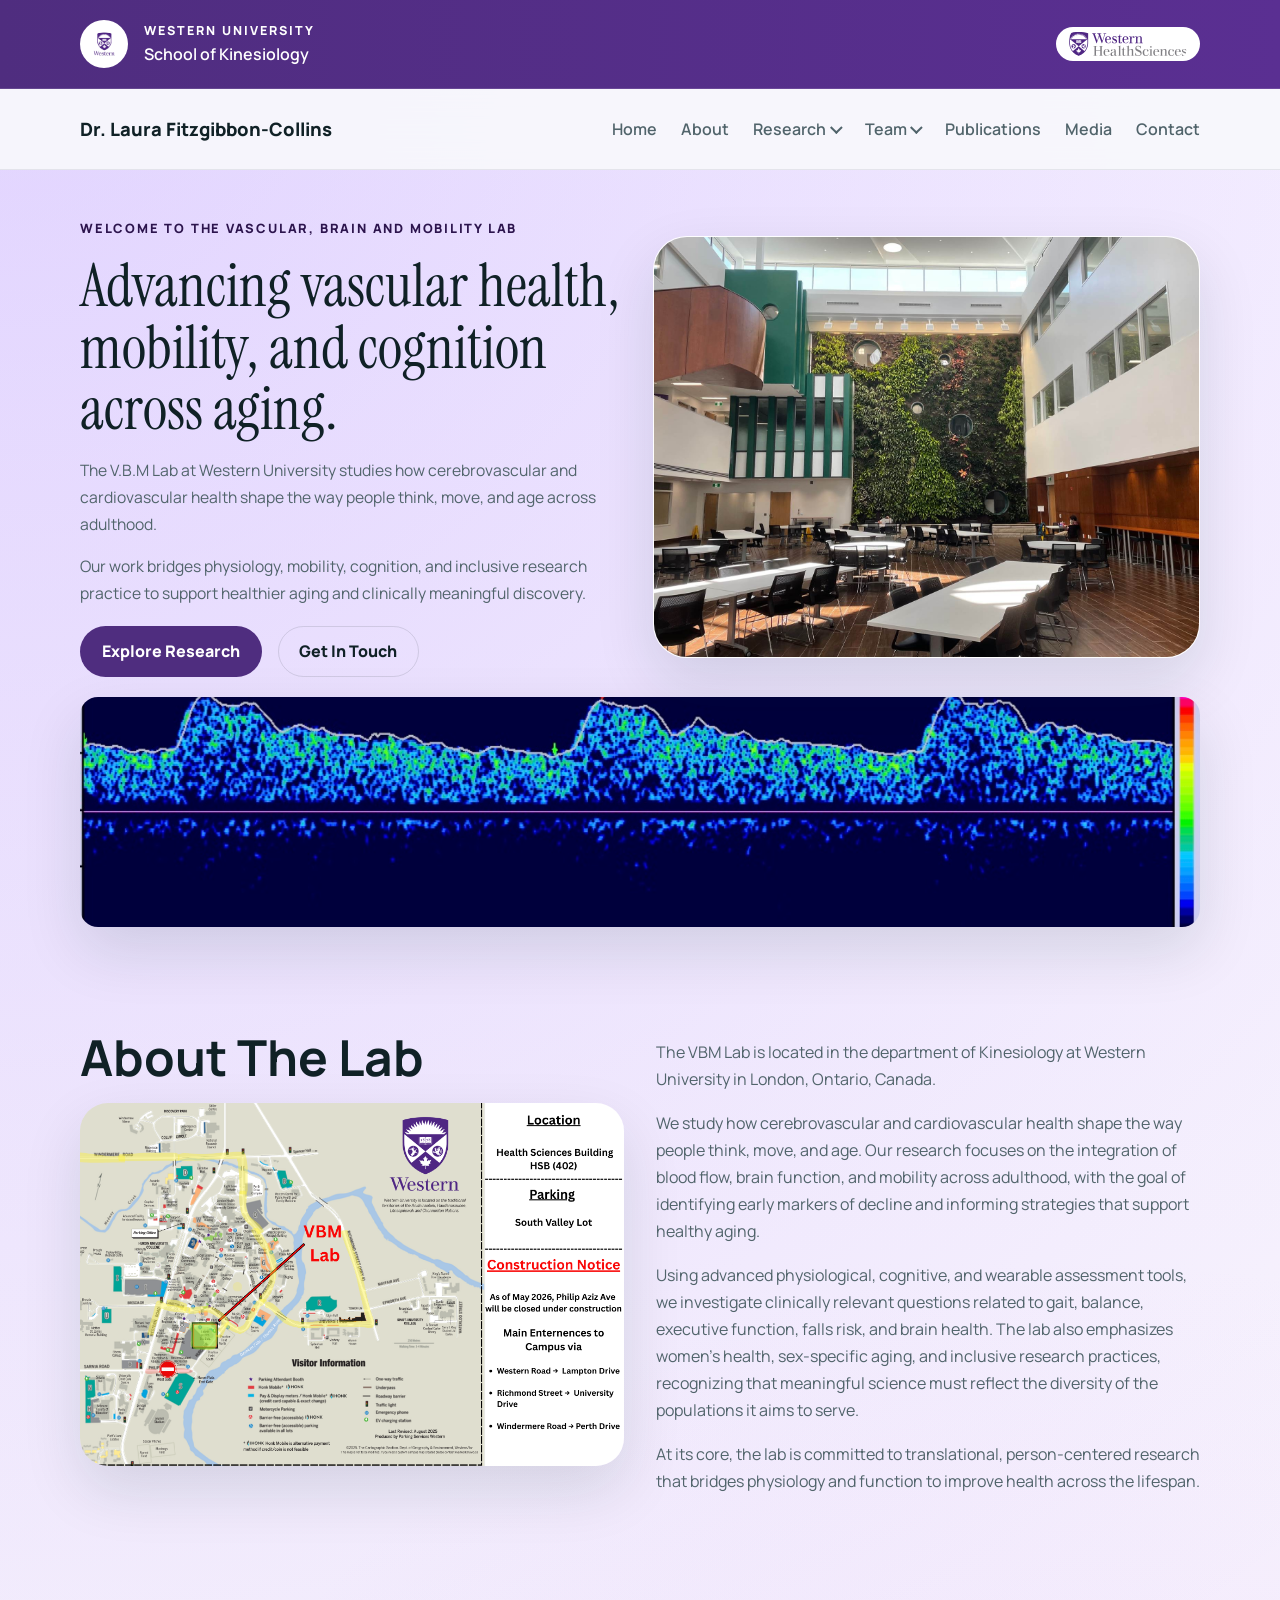
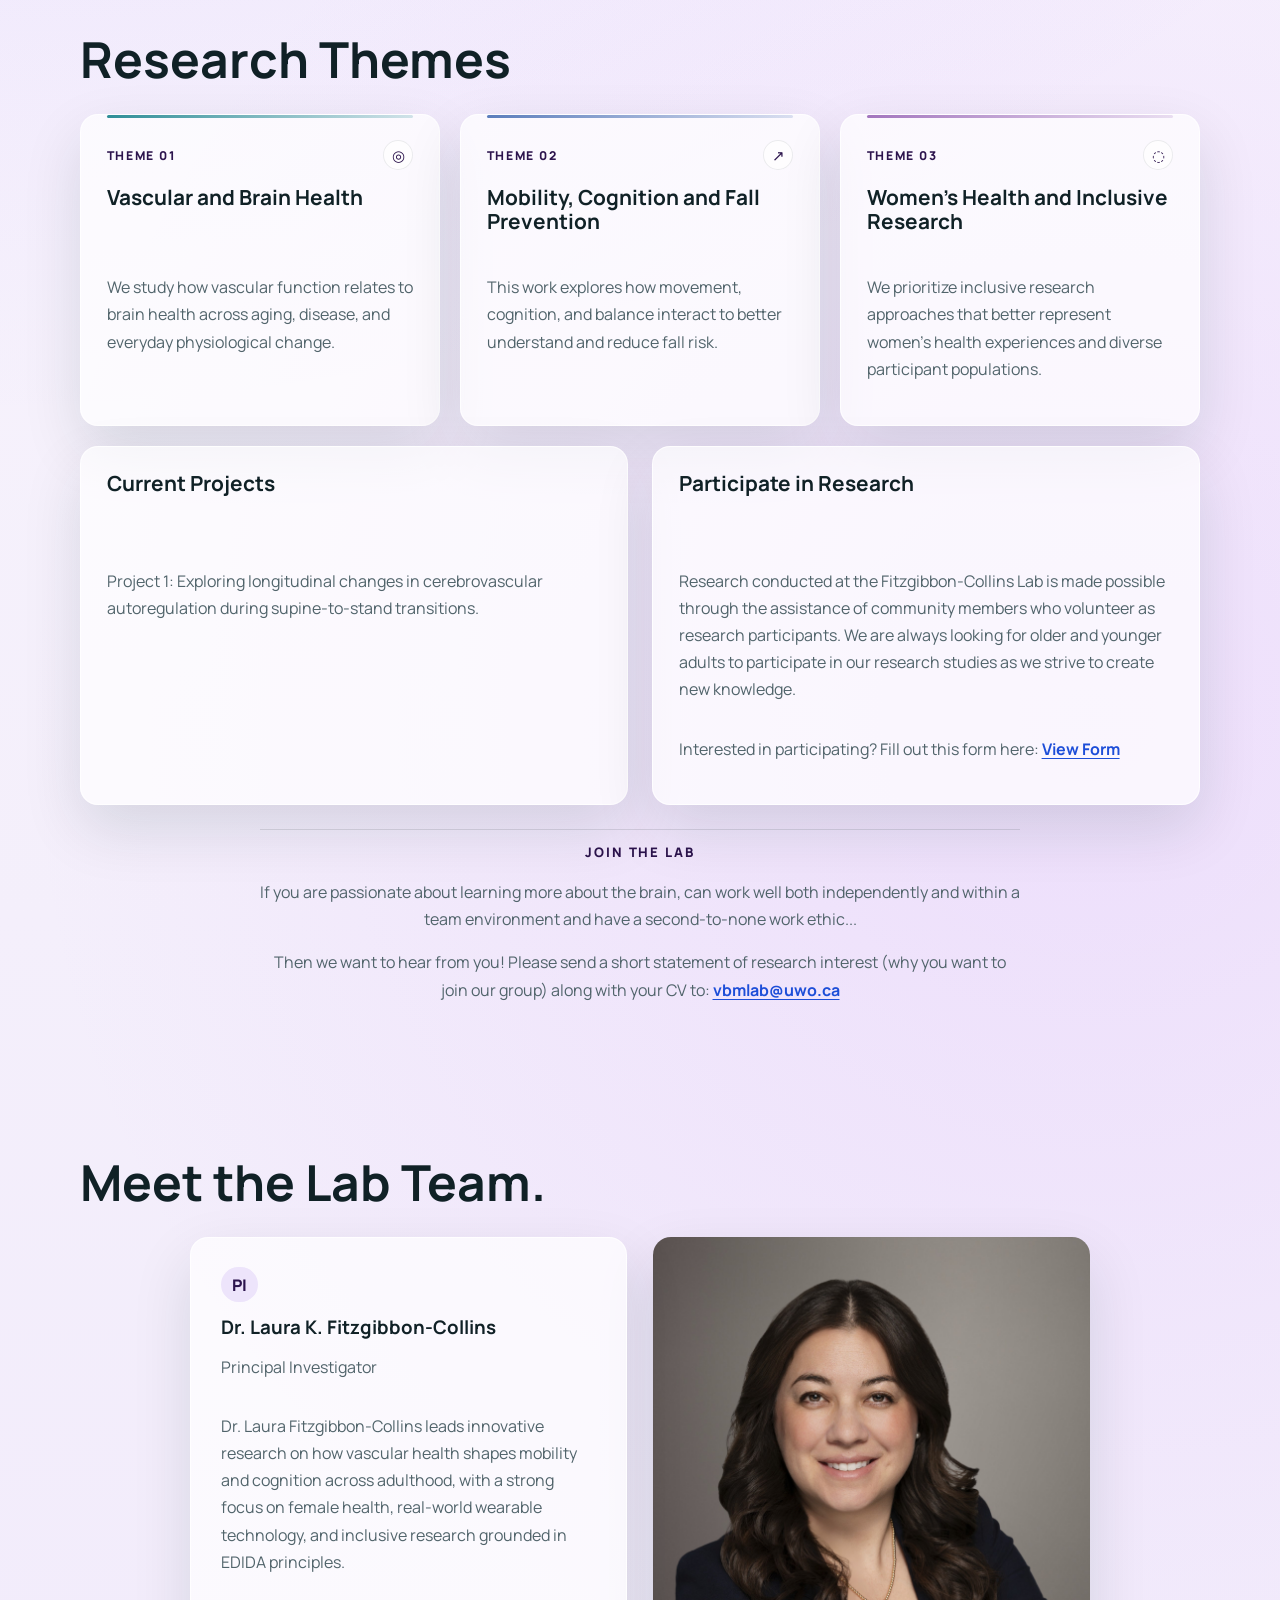
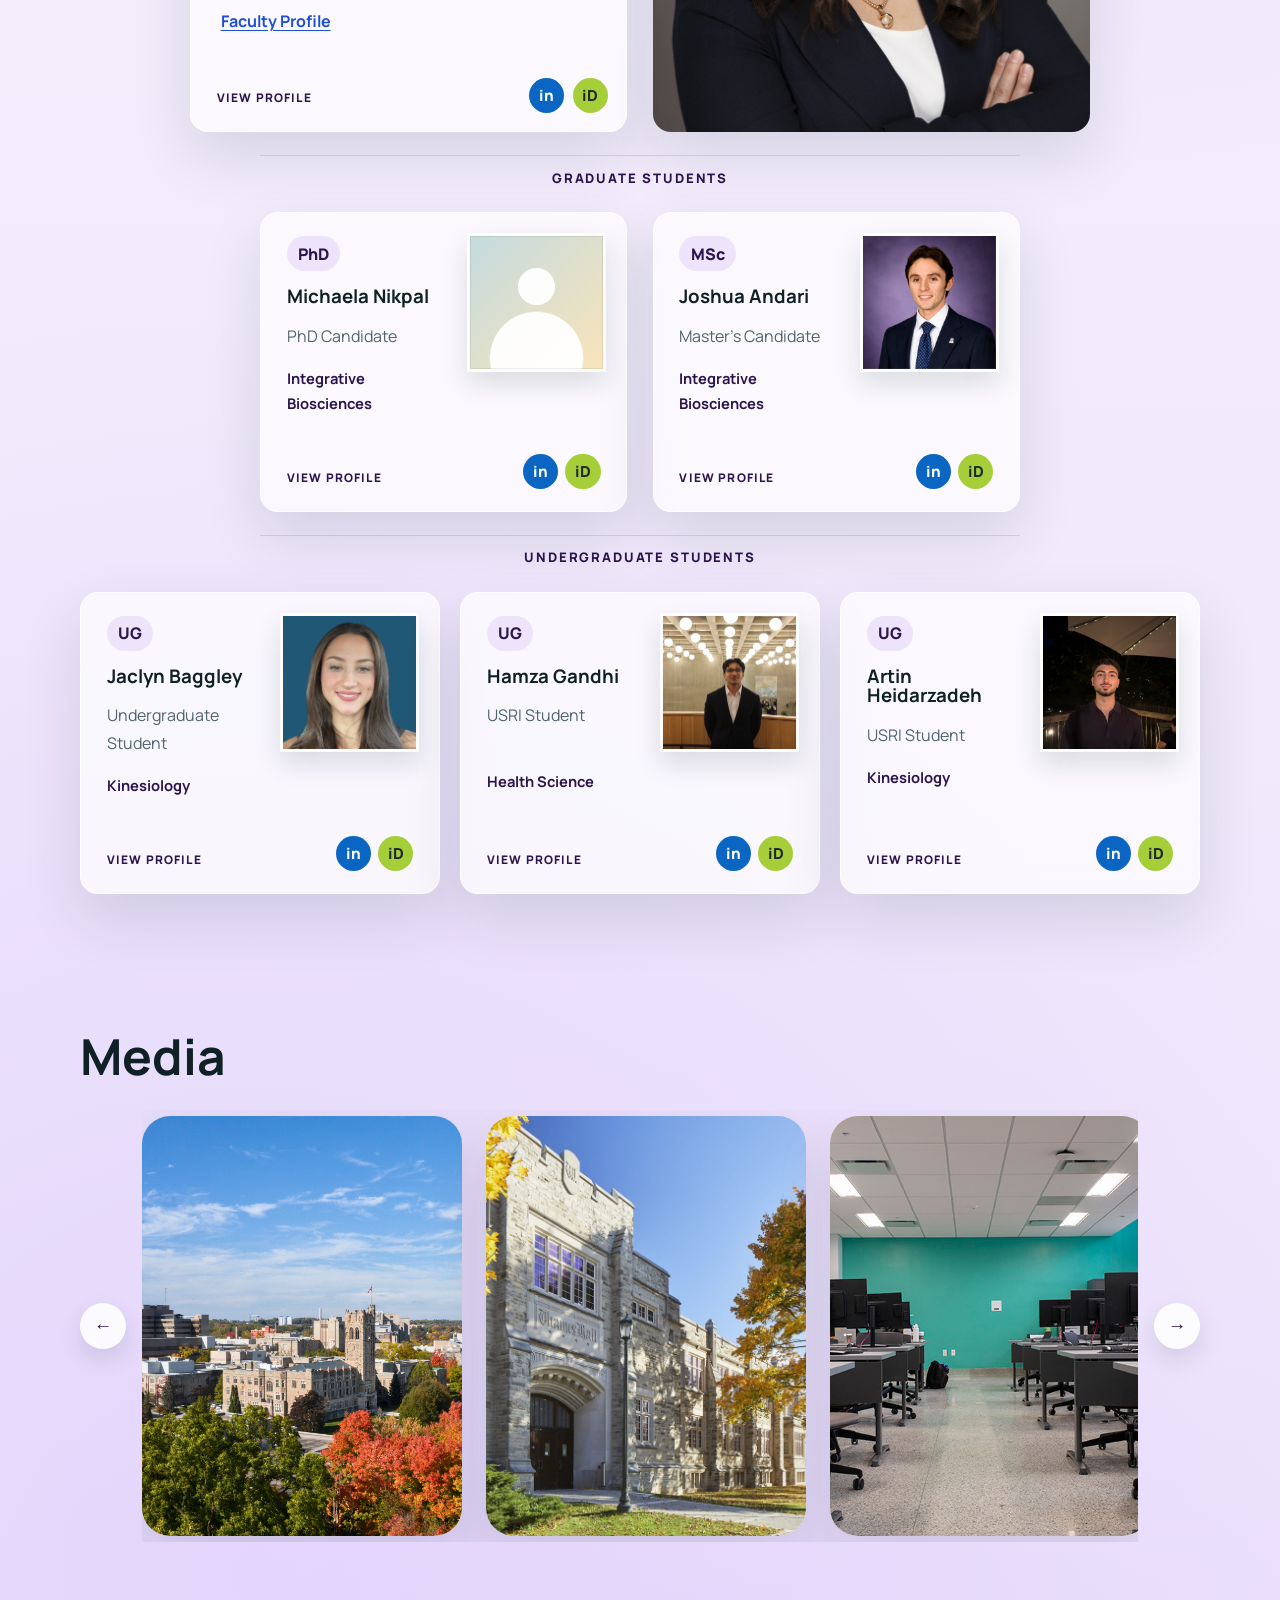
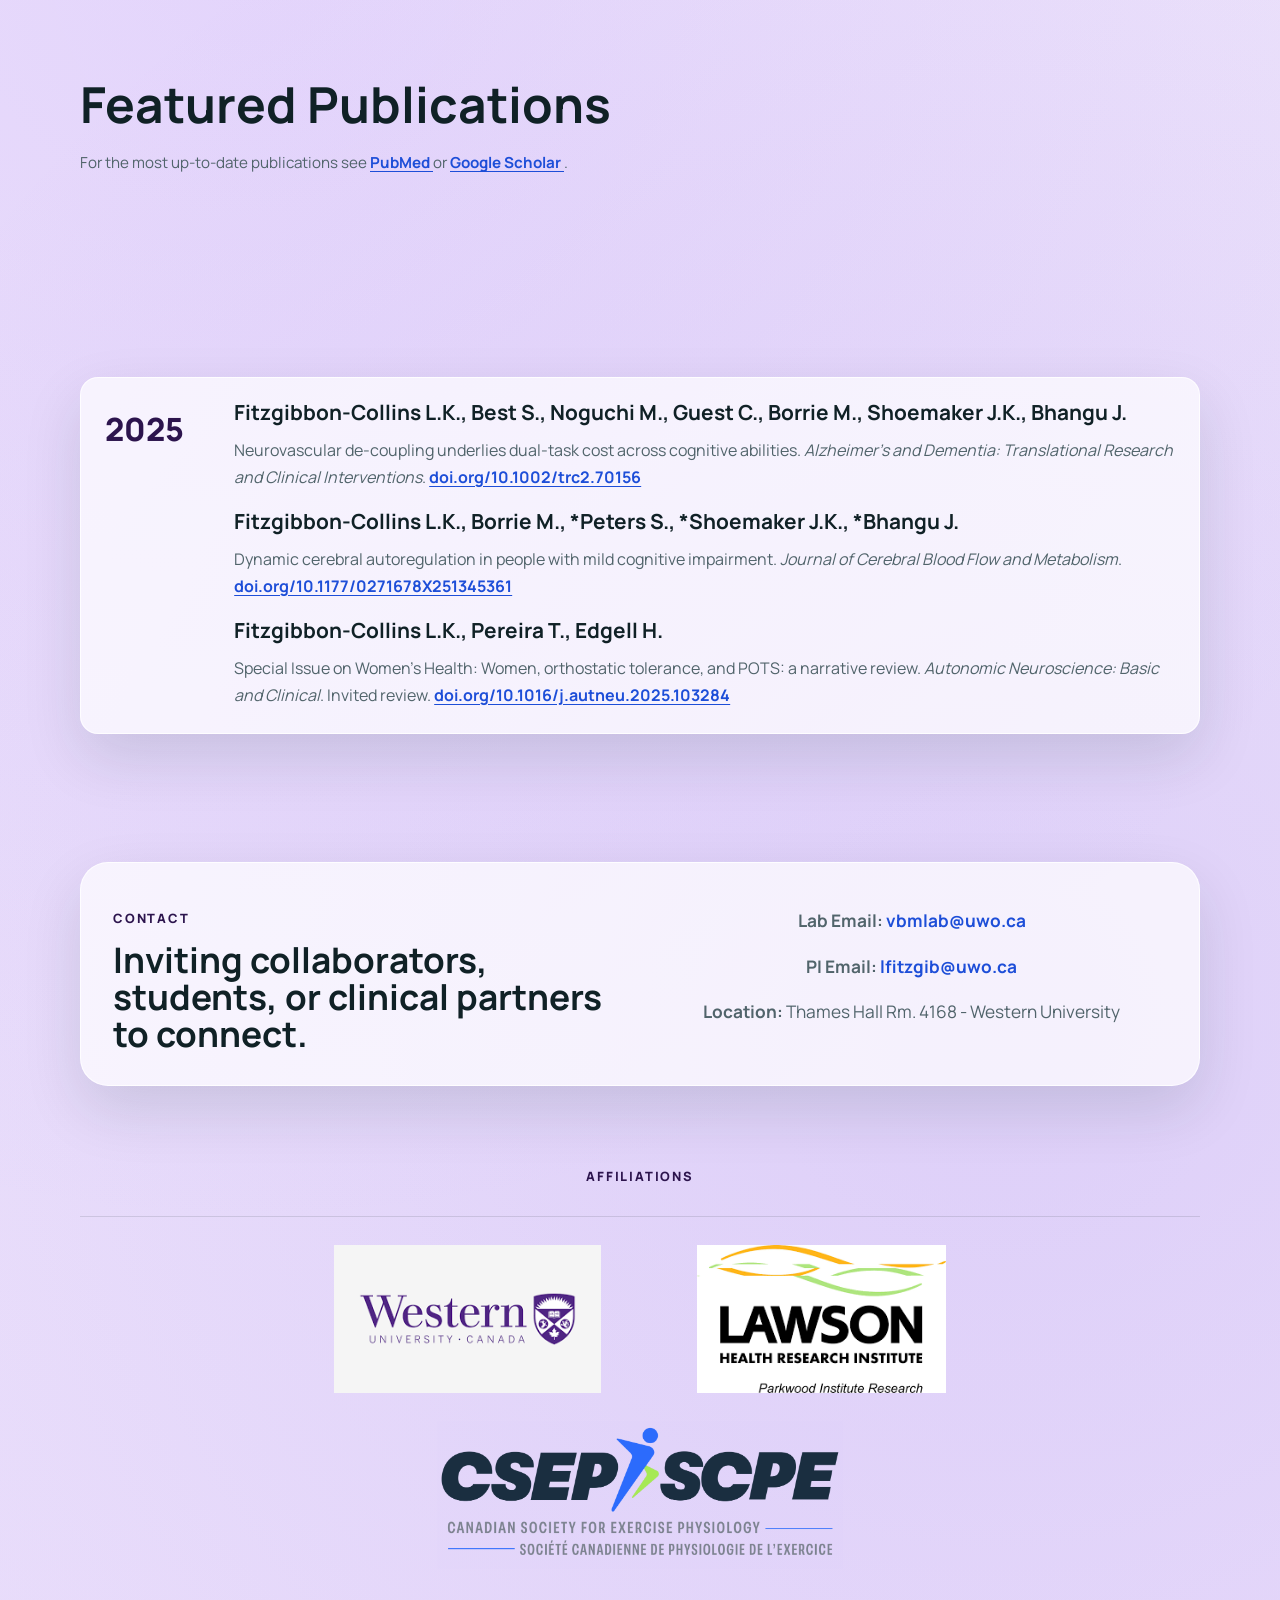
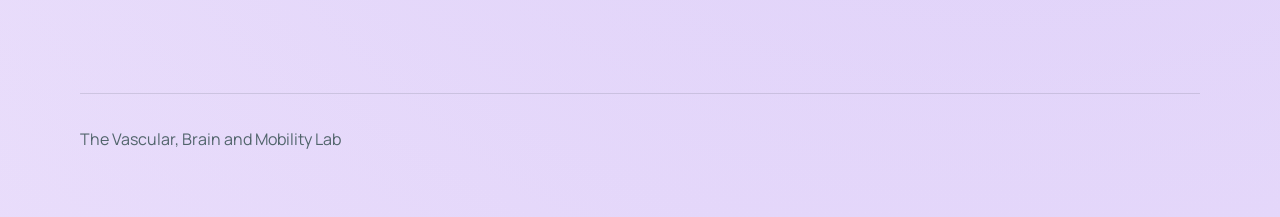
==== commit e95b8d96: "Update lab naming text" ====
--- a/index.html
+++ b/index.html
@@ -124,7 +124,7 @@
           </div>
           <div>
             <p>
-              The Fitzgibbon-Collins Lab is located in the department of Kinesiology at Western
+              The VBM Lab is located in the department of Kinesiology at Western
               University in London, Ontario, Canada.
             </p>
             <p>
@@ -635,7 +635,7 @@
 
     <footer class="site-footer">
       <div class="container footer-layout">
-        <p>Fitzgibbon-Collins Lab</p>
+        <p>The Vascular, Brain and Mobility Lab</p>
       </div>
     </footer>
 
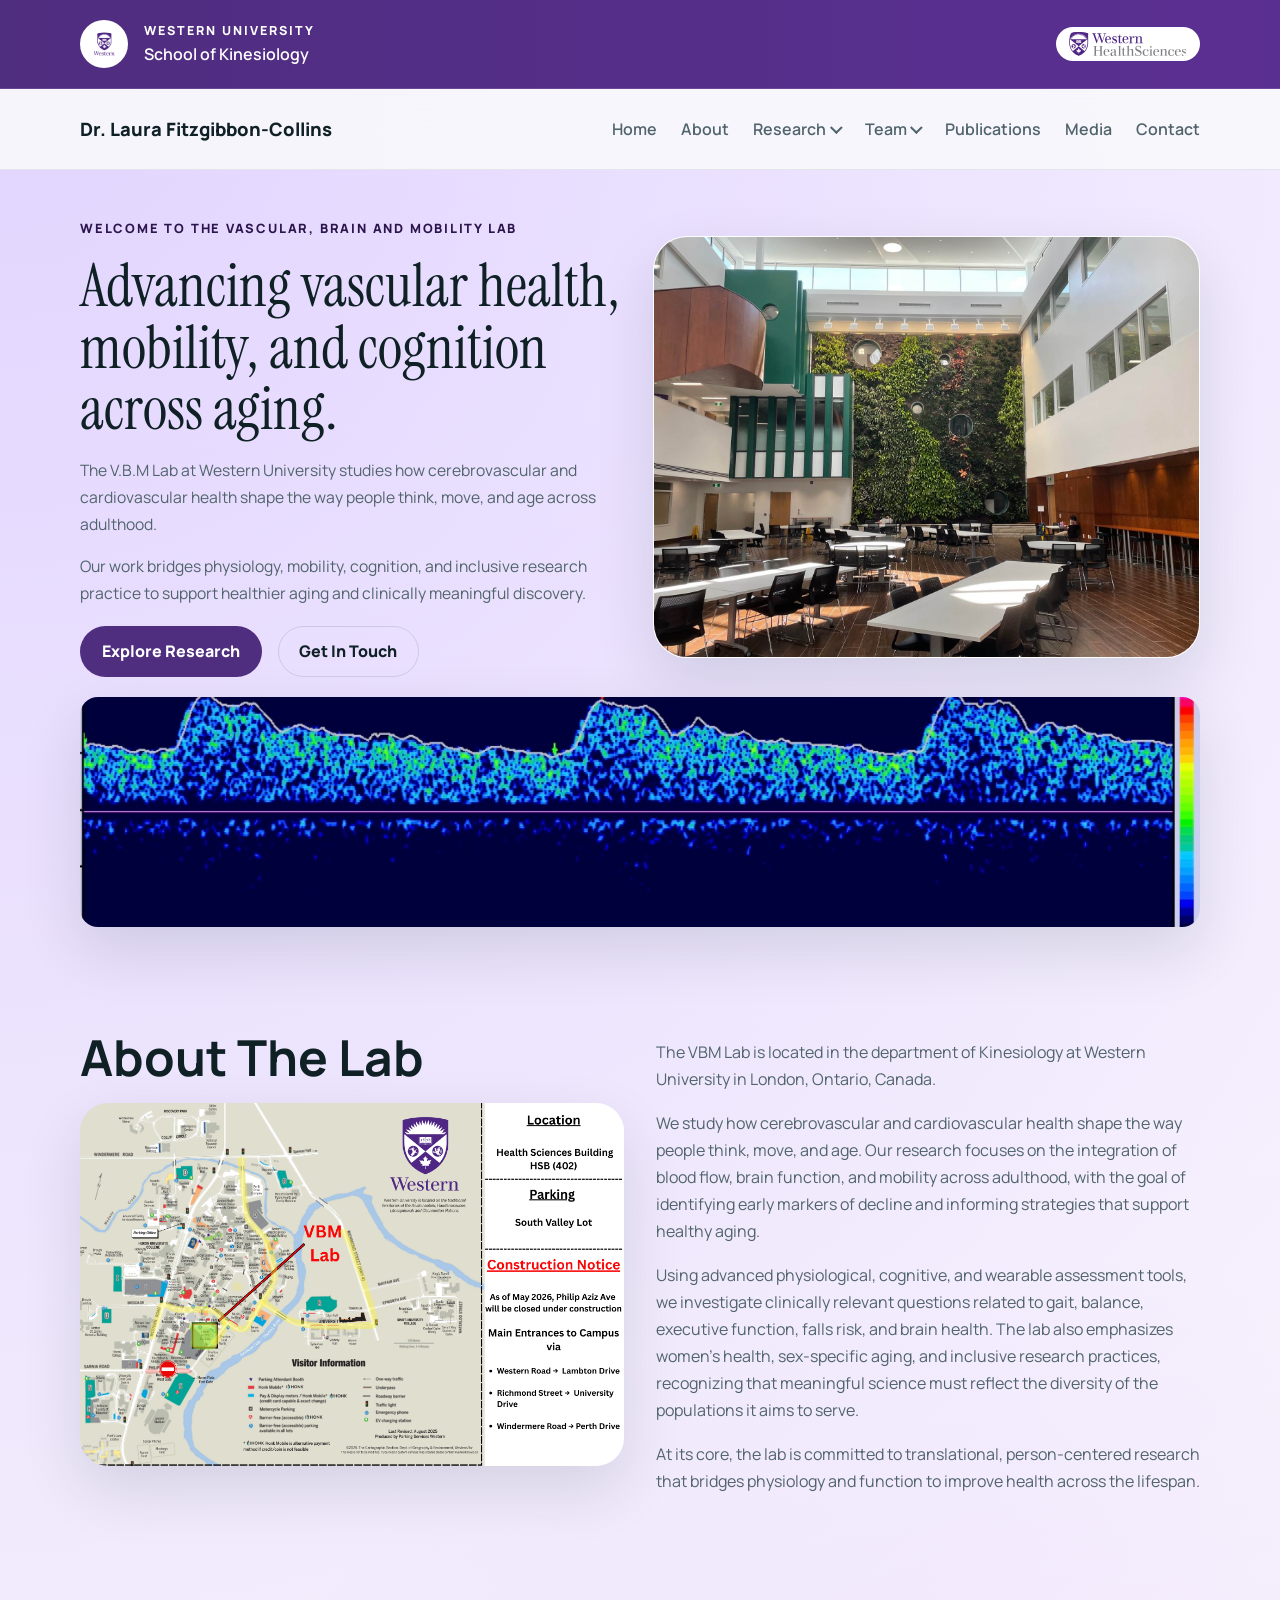
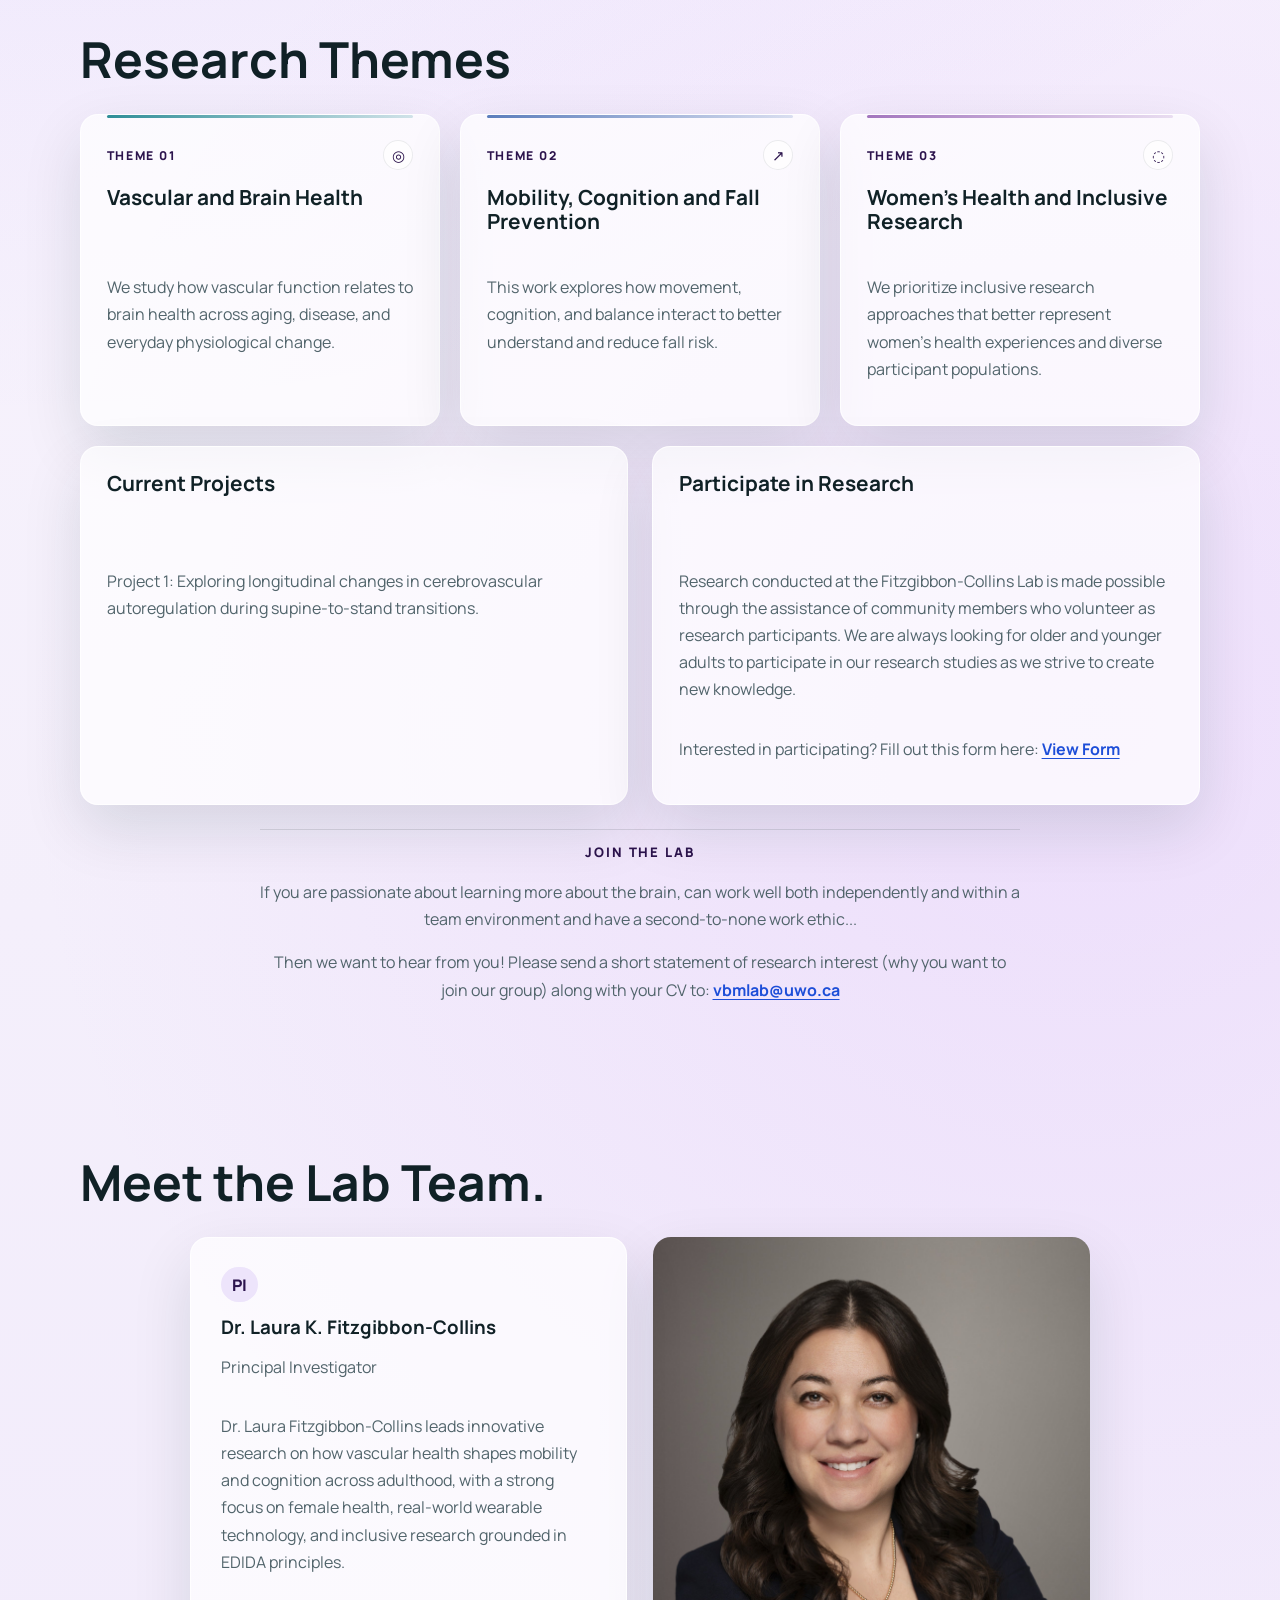
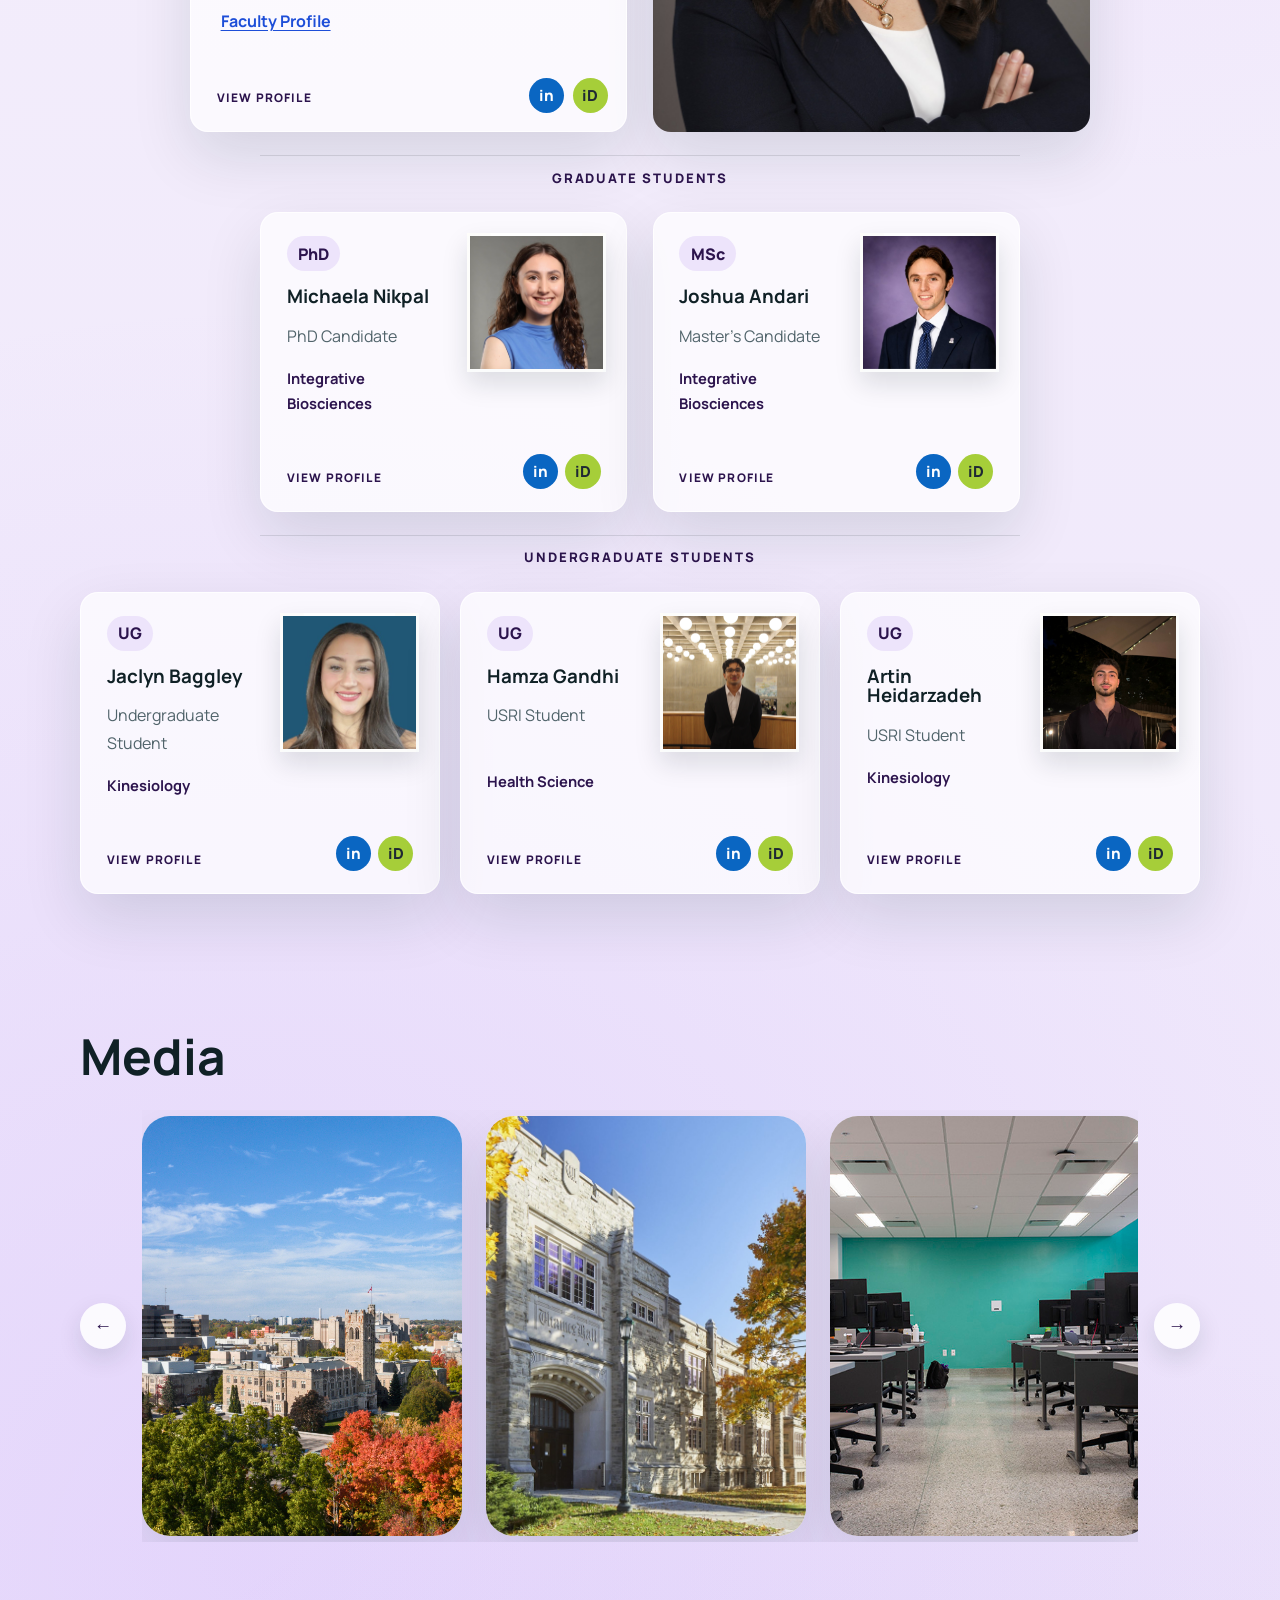
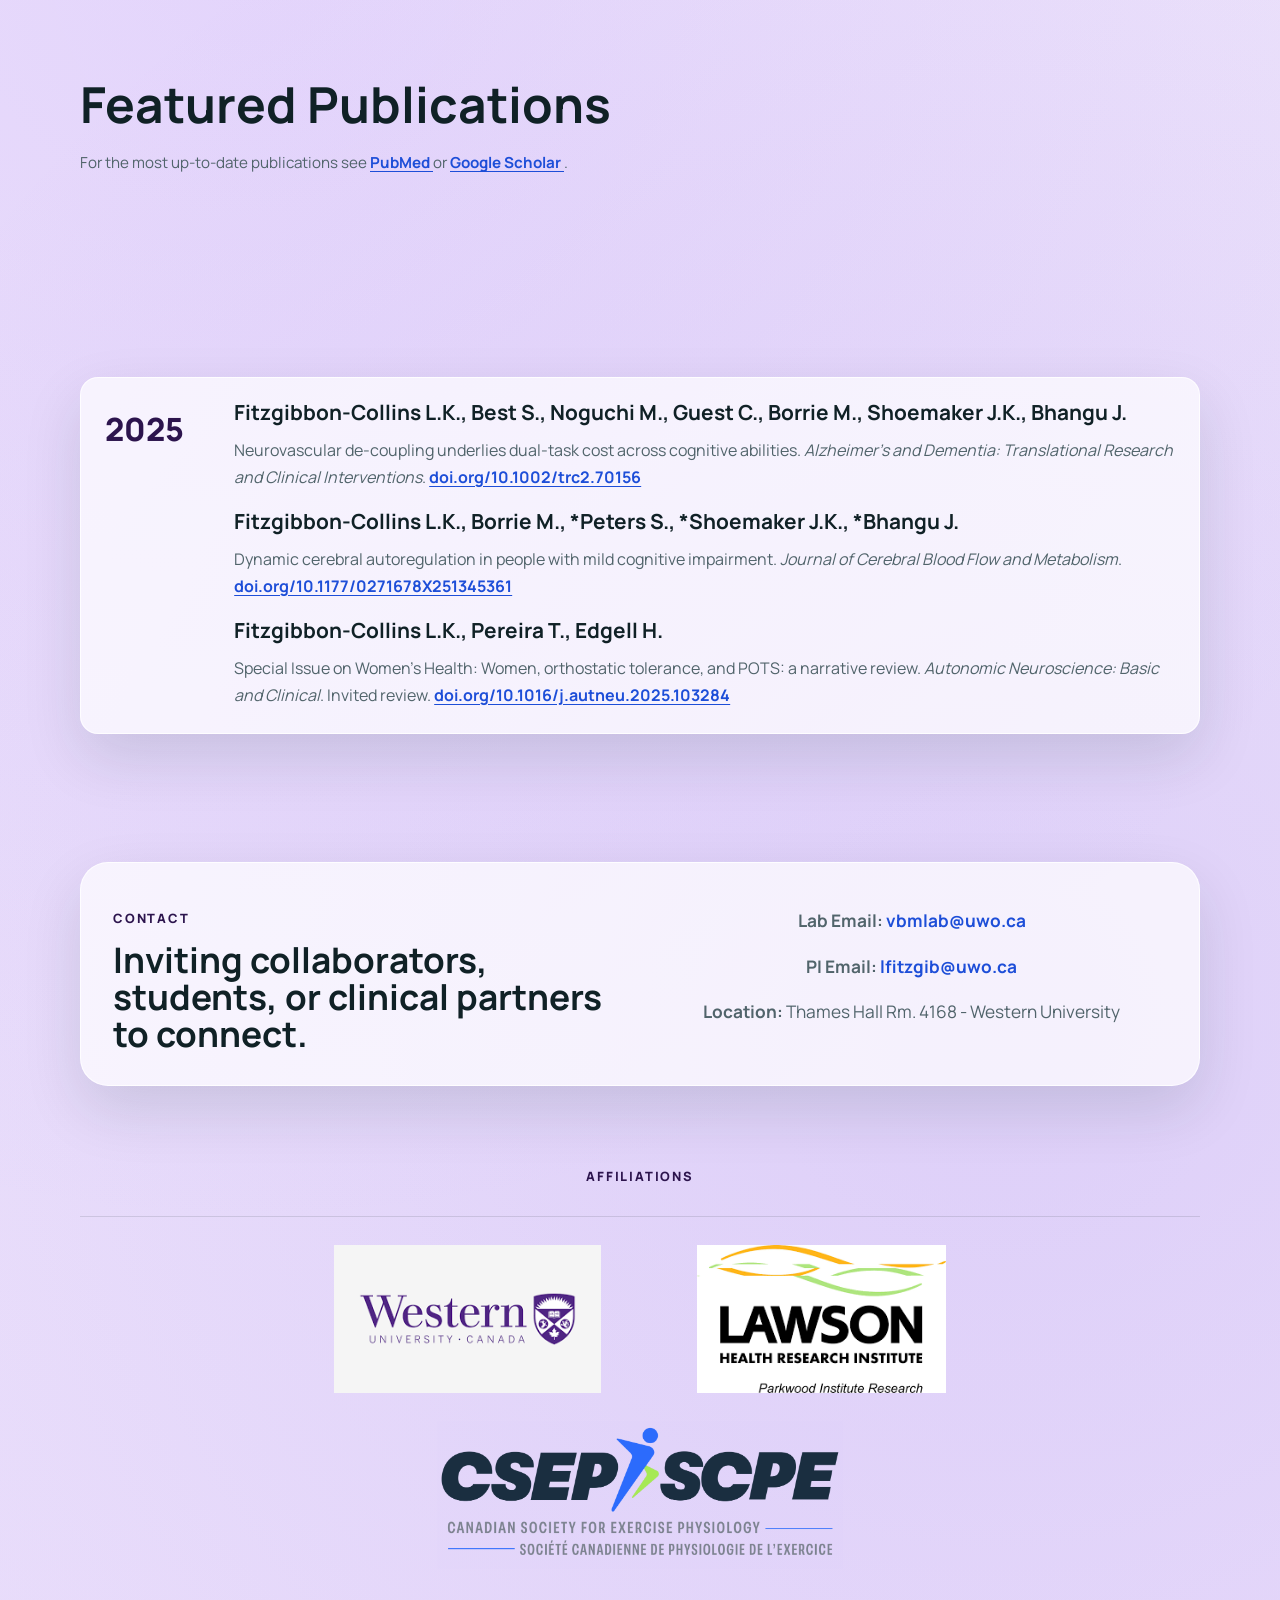
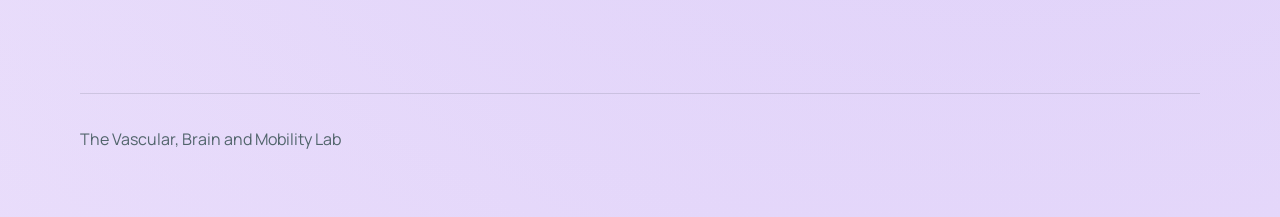
==== commit e7f6039d: "Update parking image and Michaela photo" ====
--- a/index.html
+++ b/index.html
@@ -118,7 +118,7 @@
             <h2>About The Lab</h2>
             <img
               class="about-image"
-              src="photos/westernpics/VBMparking.pdf.png"
+              src="photos/westernpics/updatedparking"
               alt="V.B.M Lab parking information"
             />
           </div>
@@ -312,7 +312,9 @@
               >
                 iD
               </a>
-              <div class="person-photo-frame"></div>
+              <div class="person-photo-frame">
+                <img class="photo-position-top" src="photos/michaela.jpg" alt="Michaela Nikpal" />
+              </div>
               <div class="person-badge">PhD</div>
               <h3>Michaela Nikpal</h3>
               <p>PhD Candidate</p>
--- a/styles.css
+++ b/styles.css
@@ -1146,6 +1146,11 @@
   display: block;
   object-fit: cover;
   object-position: center;
+}
+
+.person-photo-frame img.photo-position-top,
+.member-photo.photo-position-top {
+  object-position: center top;
 }
 
 .profile-link {
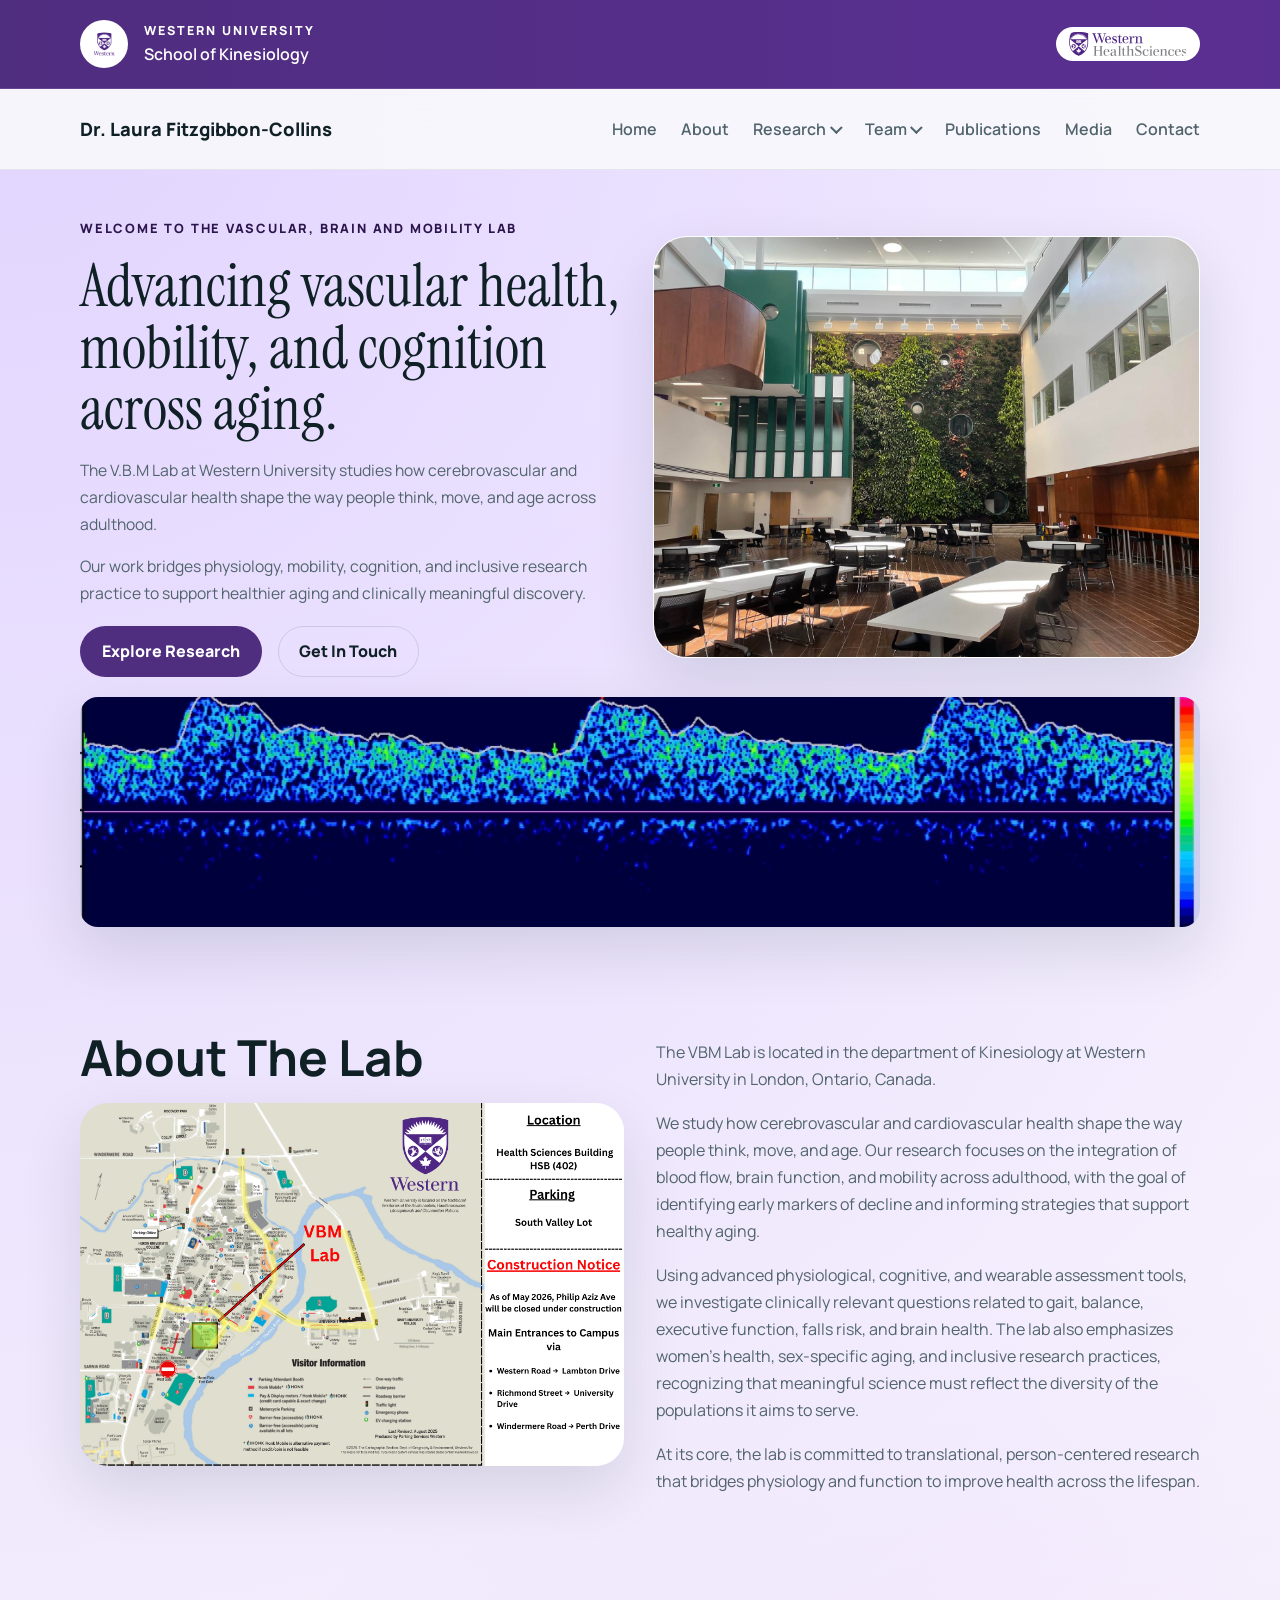
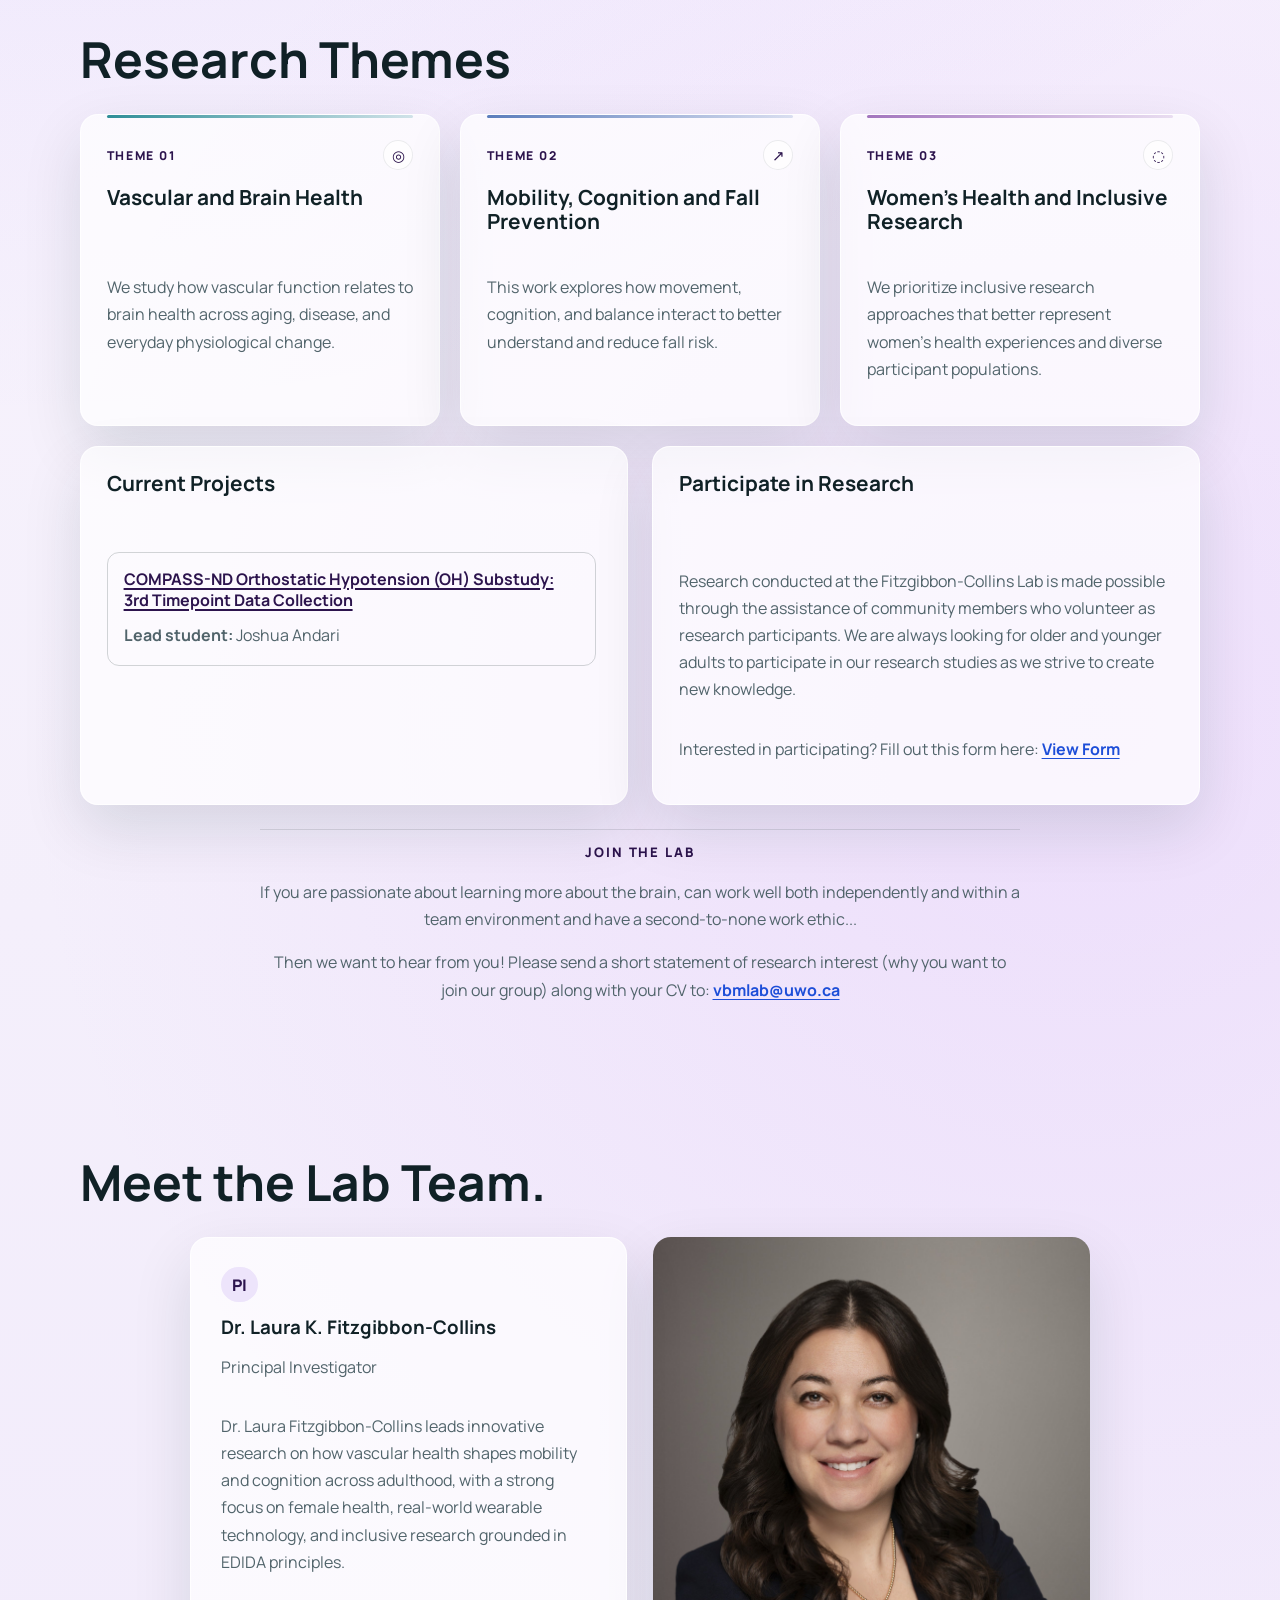
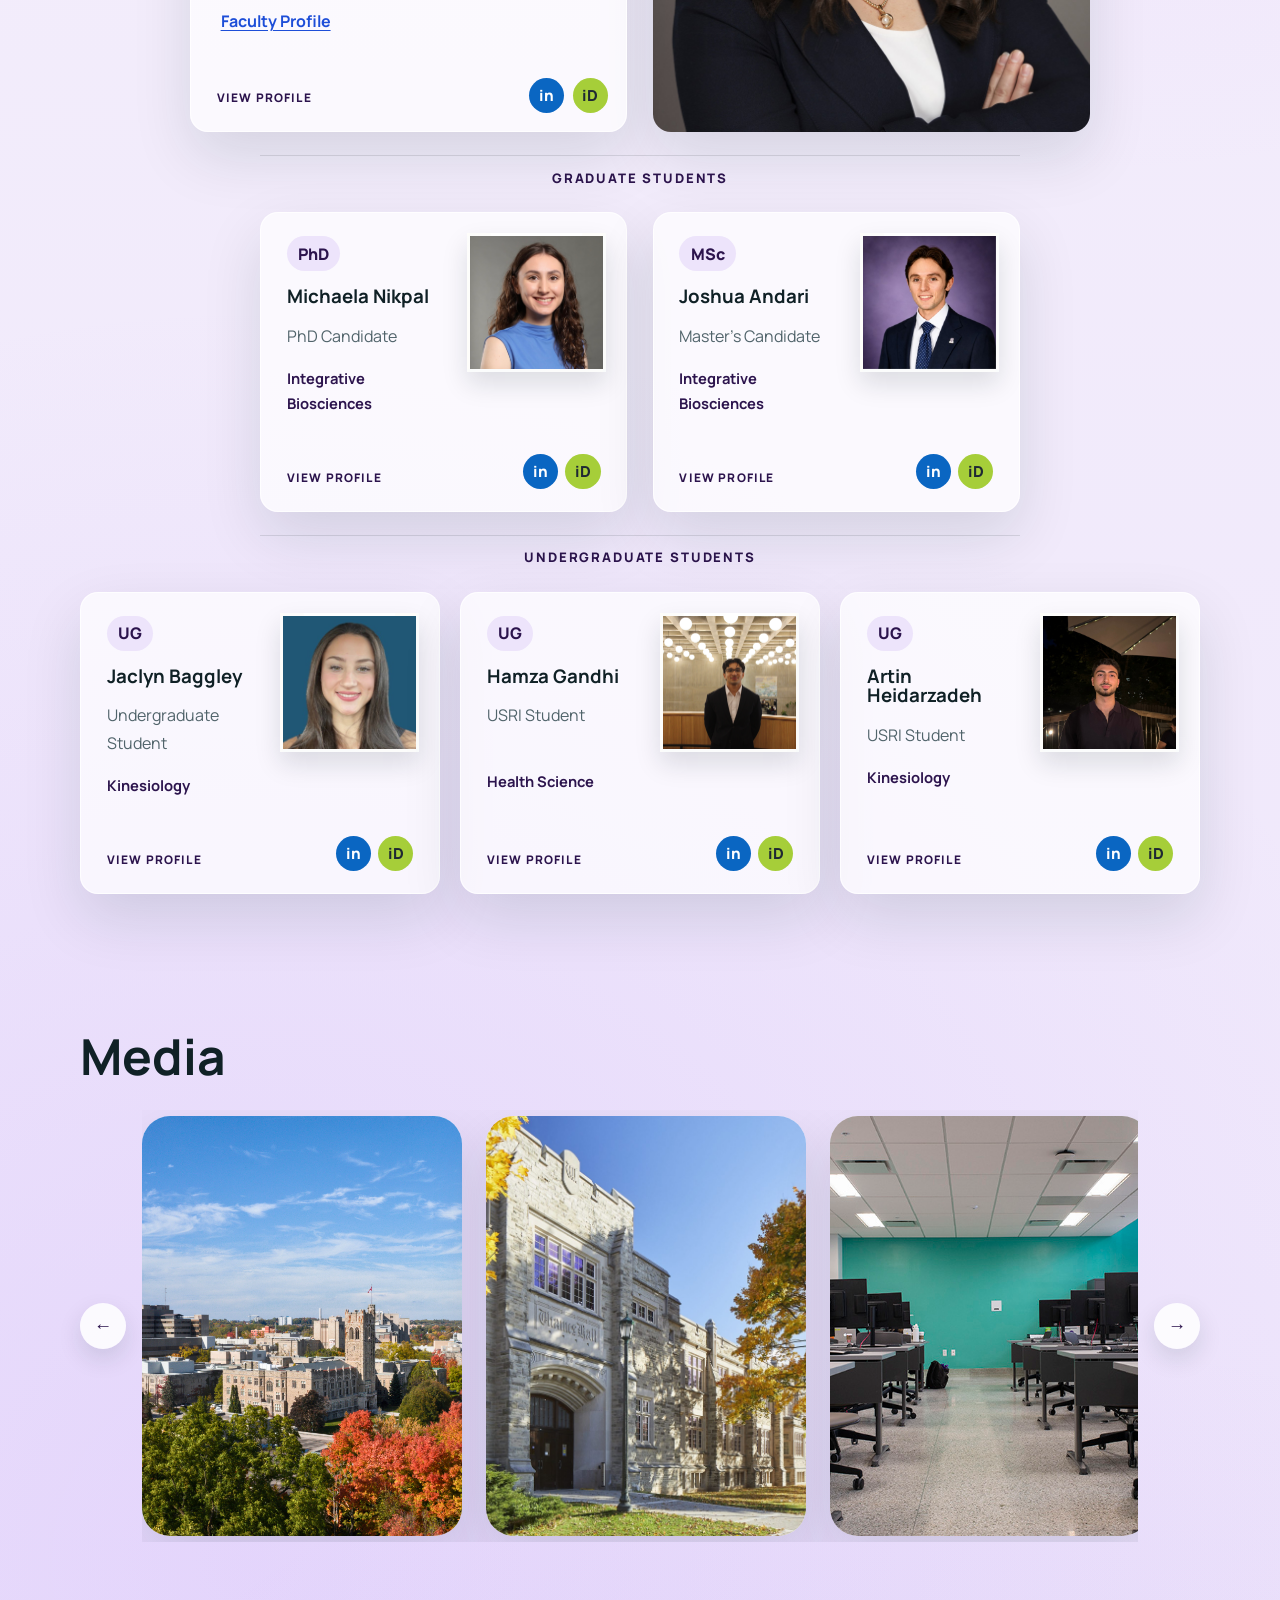
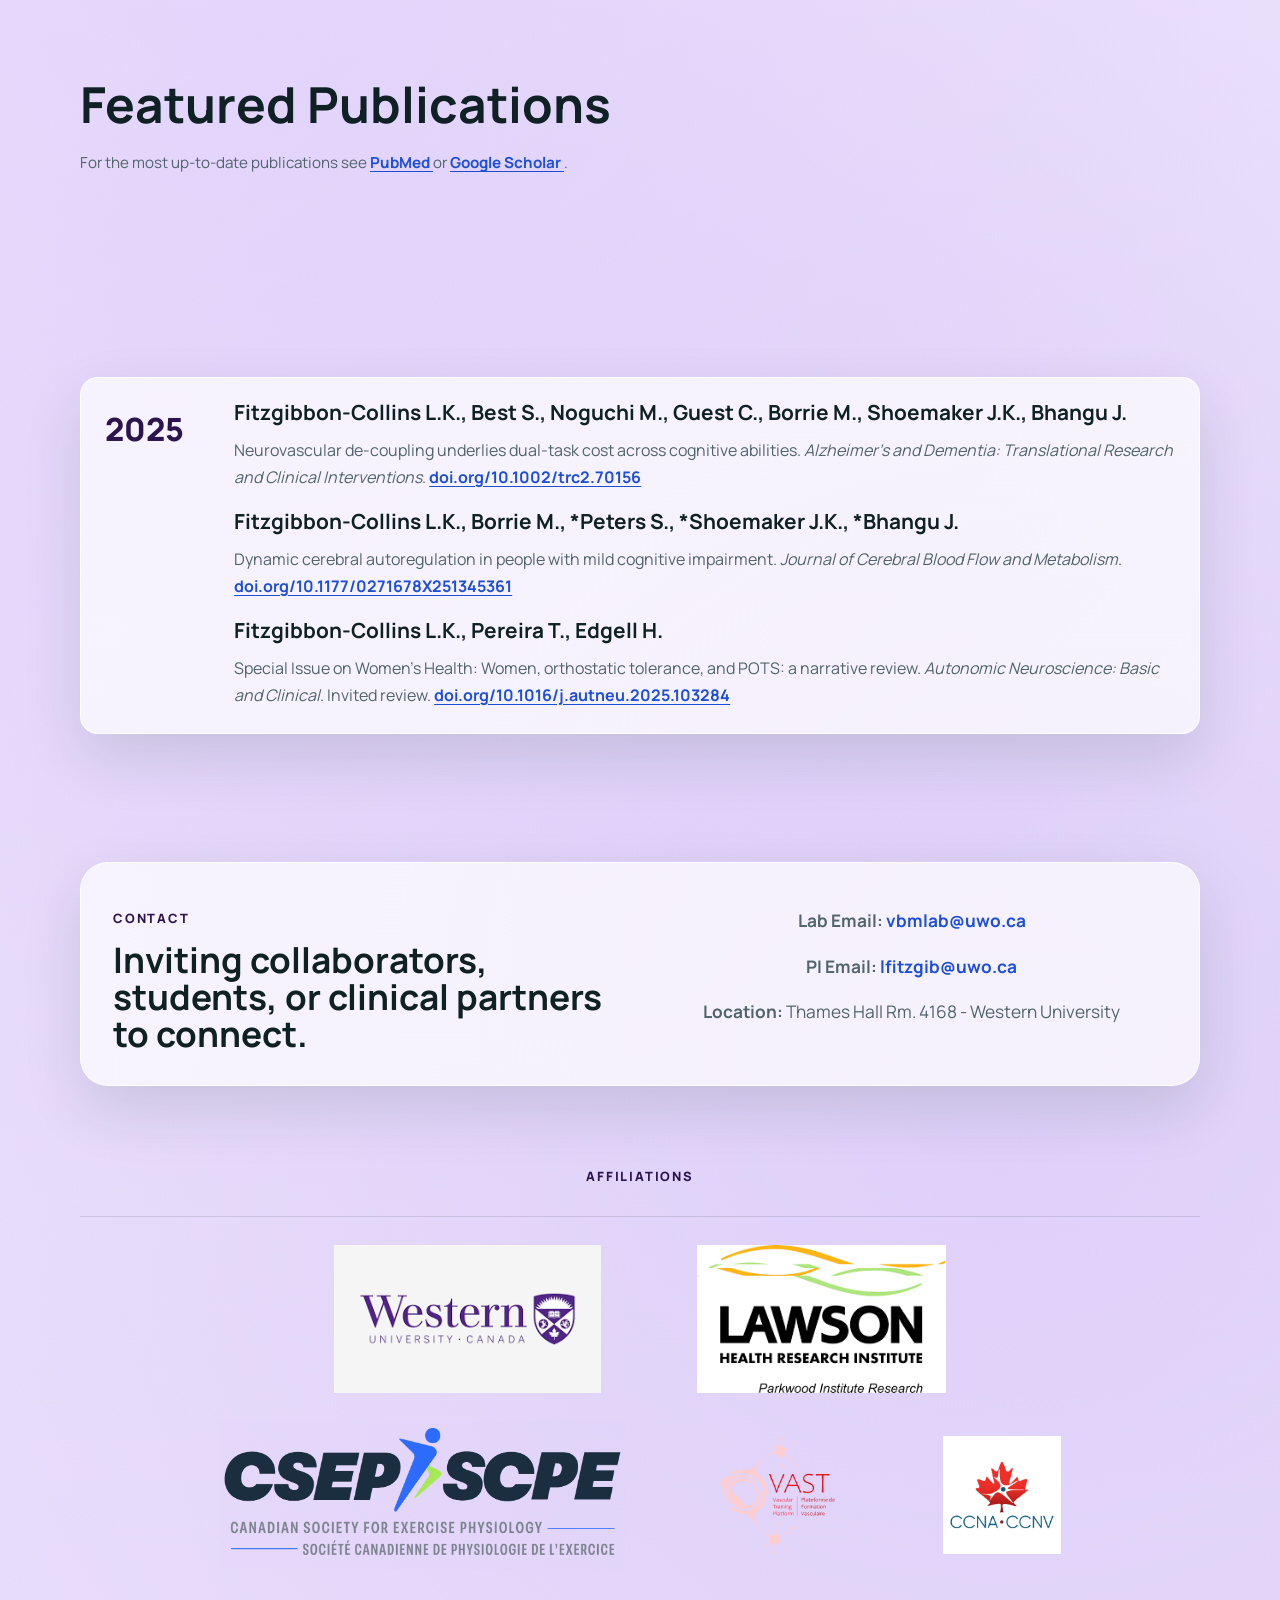
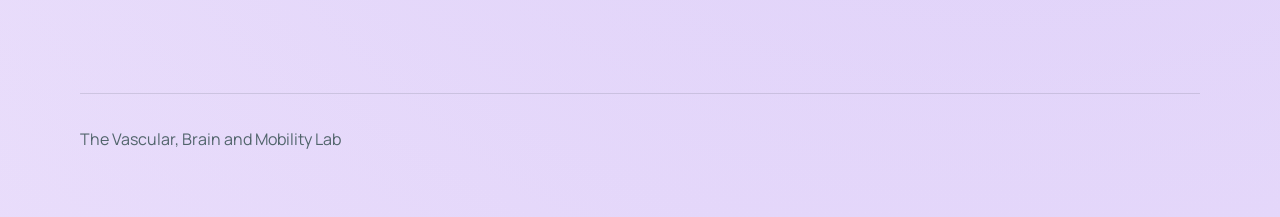
==== commit a6bf2308: "Add current projects page and affiliations" ====
--- a/index.html
+++ b/index.html
@@ -54,6 +54,7 @@
               <a class="nav-dropdown-trigger" href="#research">Research</a>
               <div class="nav-dropdown-menu" aria-label="Research pages">
                 <a href="#research">Current Research</a>
+                <a class="nav-subtab" href="current-projects.html">Current Projects</a>
                 <a href="participate.html">Participate in Research</a>
               </div>
             </div>
@@ -192,10 +193,16 @@
             <article class="info-card about-card project-card">
               <h3>Current Projects</h3>
               <div class="projects-scroll">
-                <p>
-                  Project 1: Exploring longitudinal changes in cerebrovascular autoregulation during
-                  supine-to-stand transitions.
-                </p>
+                <article class="project-summary-box">
+                  <h4>
+                    <a class="project-title-link" href="current-projects.html#compass-nd-oh-substudy">
+                      COMPASS-ND Orthostatic Hypotension (OH) Substudy: 3rd Timepoint Data Collection
+                    </a>
+                  </h4>
+                  <p>
+                    <strong>Lead student:</strong> Joshua Andari
+                  </p>
+                </article>
               </div>
             </article>
             <article class="info-card about-card">
@@ -630,6 +637,8 @@
           </div>
           <div class="affiliations-logos affiliations-logos-secondary">
             <img class="affiliation-logo" src="photos/CSEP.png" alt="CSEP" />
+            <img class="affiliation-logo affiliation-logo-square" src="photos/VASTLOGO.webp" alt="VAST" />
+            <img class="affiliation-logo affiliation-logo-square" src="photos/CCNA.jpg" alt="CCNA" />
           </div>
         </div>
       </section>
--- a/styles.css
+++ b/styles.css
@@ -240,6 +240,13 @@
   white-space: nowrap;
 }
 
+.nav-dropdown-menu .nav-subtab {
+  margin-left: 0.85rem;
+  padding-left: 1rem;
+  border-left: 2px solid rgba(79, 45, 127, 0.22);
+  font-size: 0.94rem;
+}
+
 .nav-dropdown-menu a:hover,
 .nav-dropdown-menu a:focus-visible {
   background: rgba(83, 49, 138, 0.08);
@@ -549,6 +556,62 @@
   margin-top: 0;
 }
 
+.current-projects-page {
+  padding-top: 3rem;
+}
+
+.current-projects-hero {
+  margin-bottom: 1.75rem;
+}
+
+.current-projects-grid {
+  display: grid;
+  gap: 1.5rem;
+}
+
+.current-project-card {
+  scroll-margin-top: 180px;
+}
+
+.project-card-heading {
+  max-width: 880px;
+}
+
+.project-card-heading .section-label {
+  margin-bottom: 0.6rem;
+}
+
+.project-card-heading h2 {
+  margin-top: 0;
+  font-size: clamp(1.7rem, 3.2vw, 2.6rem);
+}
+
+.project-card-heading p {
+  margin-bottom: 0;
+}
+
+.project-info-boxes {
+  display: grid;
+  grid-template-columns: repeat(2, minmax(0, 1fr));
+  gap: 1rem;
+  margin-top: 1.5rem;
+}
+
+.project-info-box {
+  padding: 1.25rem;
+  border: 1px solid rgba(16, 33, 38, 0.08);
+  border-radius: var(--radius-sm);
+  background: rgba(255, 255, 255, 0.64);
+}
+
+.project-info-box h3 {
+  font-size: 1.1rem;
+}
+
+.project-info-box p {
+  margin-bottom: 0;
+}
+
 .participation-form {
   display: grid;
   gap: 1.2rem;
@@ -1023,10 +1086,53 @@
 }
 
 .projects-scroll {
+  display: grid;
+  align-content: start;
+  gap: 0.85rem;
   flex: 1;
   min-height: 0;
   overflow-y: auto;
   padding-right: 0.35rem;
+}
+
+.project-summary-box {
+  padding: 1rem;
+  border: 1px solid rgba(16, 33, 38, 0.18);
+  border-radius: var(--radius-sm);
+  background: transparent;
+}
+
+.projects-scroll h4 {
+  margin: 0 0 0.65rem;
+  font-size: 1rem;
+  line-height: 1.35;
+}
+
+.project-summary-box p {
+  margin: 0;
+}
+
+.project-title-link {
+  color: var(--primary-dark);
+  text-decoration: underline;
+  text-decoration-thickness: 2px;
+  text-underline-offset: 0.18em;
+}
+
+.project-title-link:hover,
+.project-title-link:focus-visible {
+  color: #1d4ed8;
+}
+
+.projects-scroll ul {
+  margin: 0.75rem 0 0;
+  padding-left: 1.1rem;
+}
+
+.projects-scroll li {
+  margin-bottom: 0.75rem;
+  color: var(--muted);
+  line-height: 1.65;
 }
 
 .person-card {
@@ -1416,6 +1522,10 @@
   object-fit: contain;
 }
 
+.affiliation-logo-square {
+  max-height: 118px;
+}
+
 .site-footer {
   padding: 2rem 0 3rem;
 }
@@ -1449,6 +1559,7 @@
   .publication-item,
   .cards-grid,
   .about-cards-grid,
+  .project-info-boxes,
   .people-grid {
     grid-template-columns: 1fr;
   }
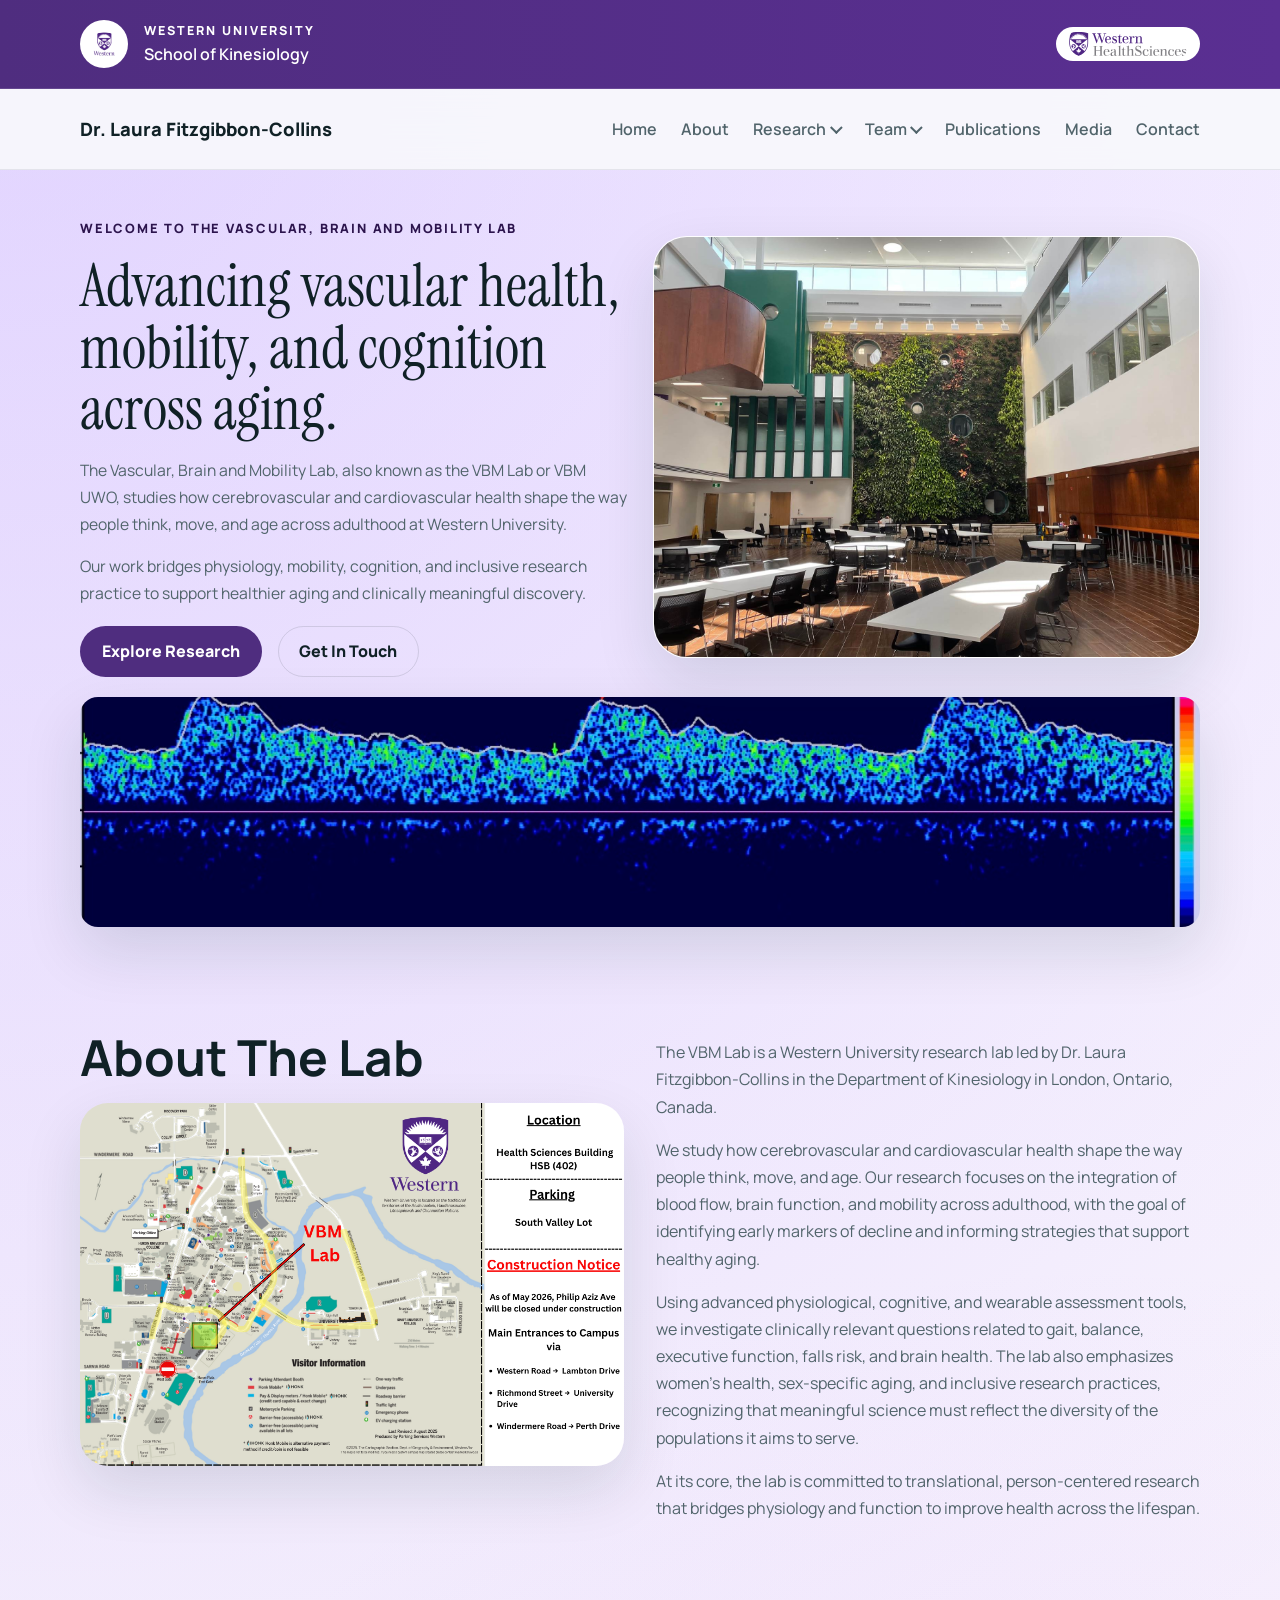
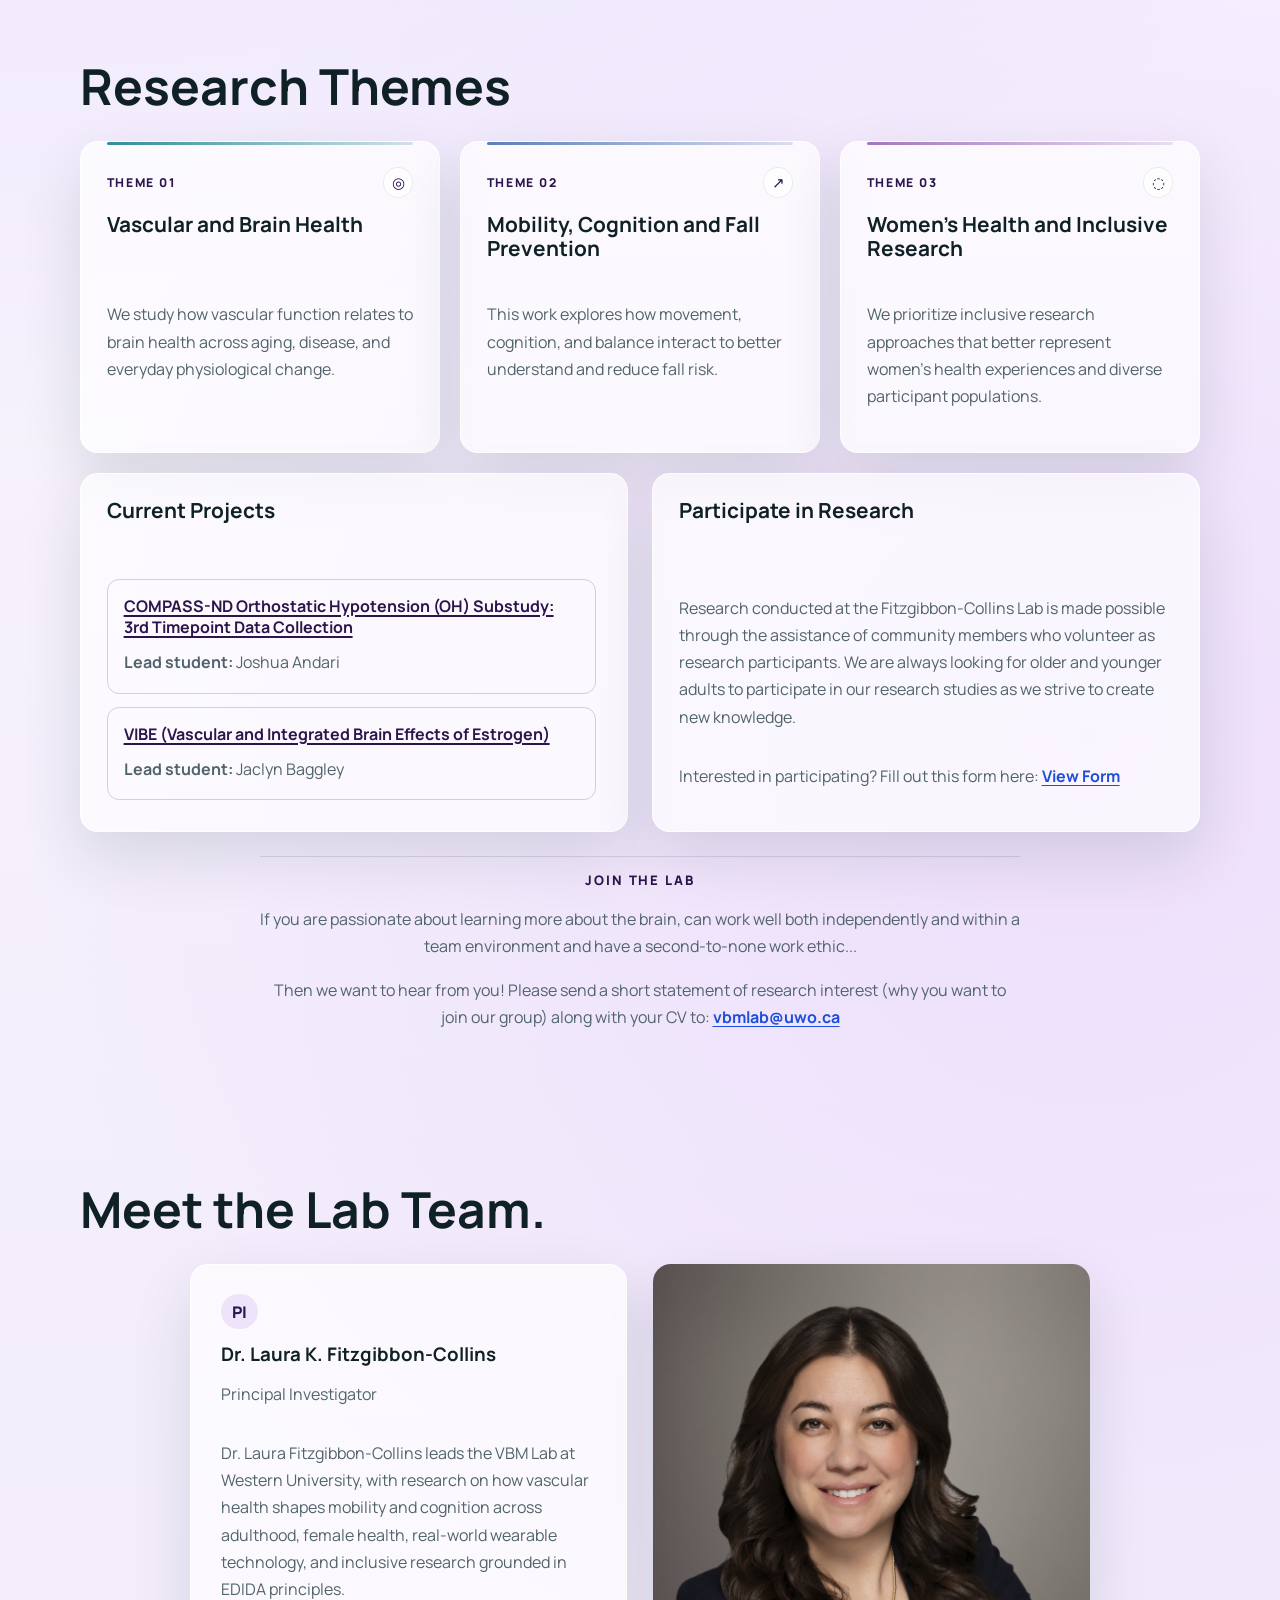
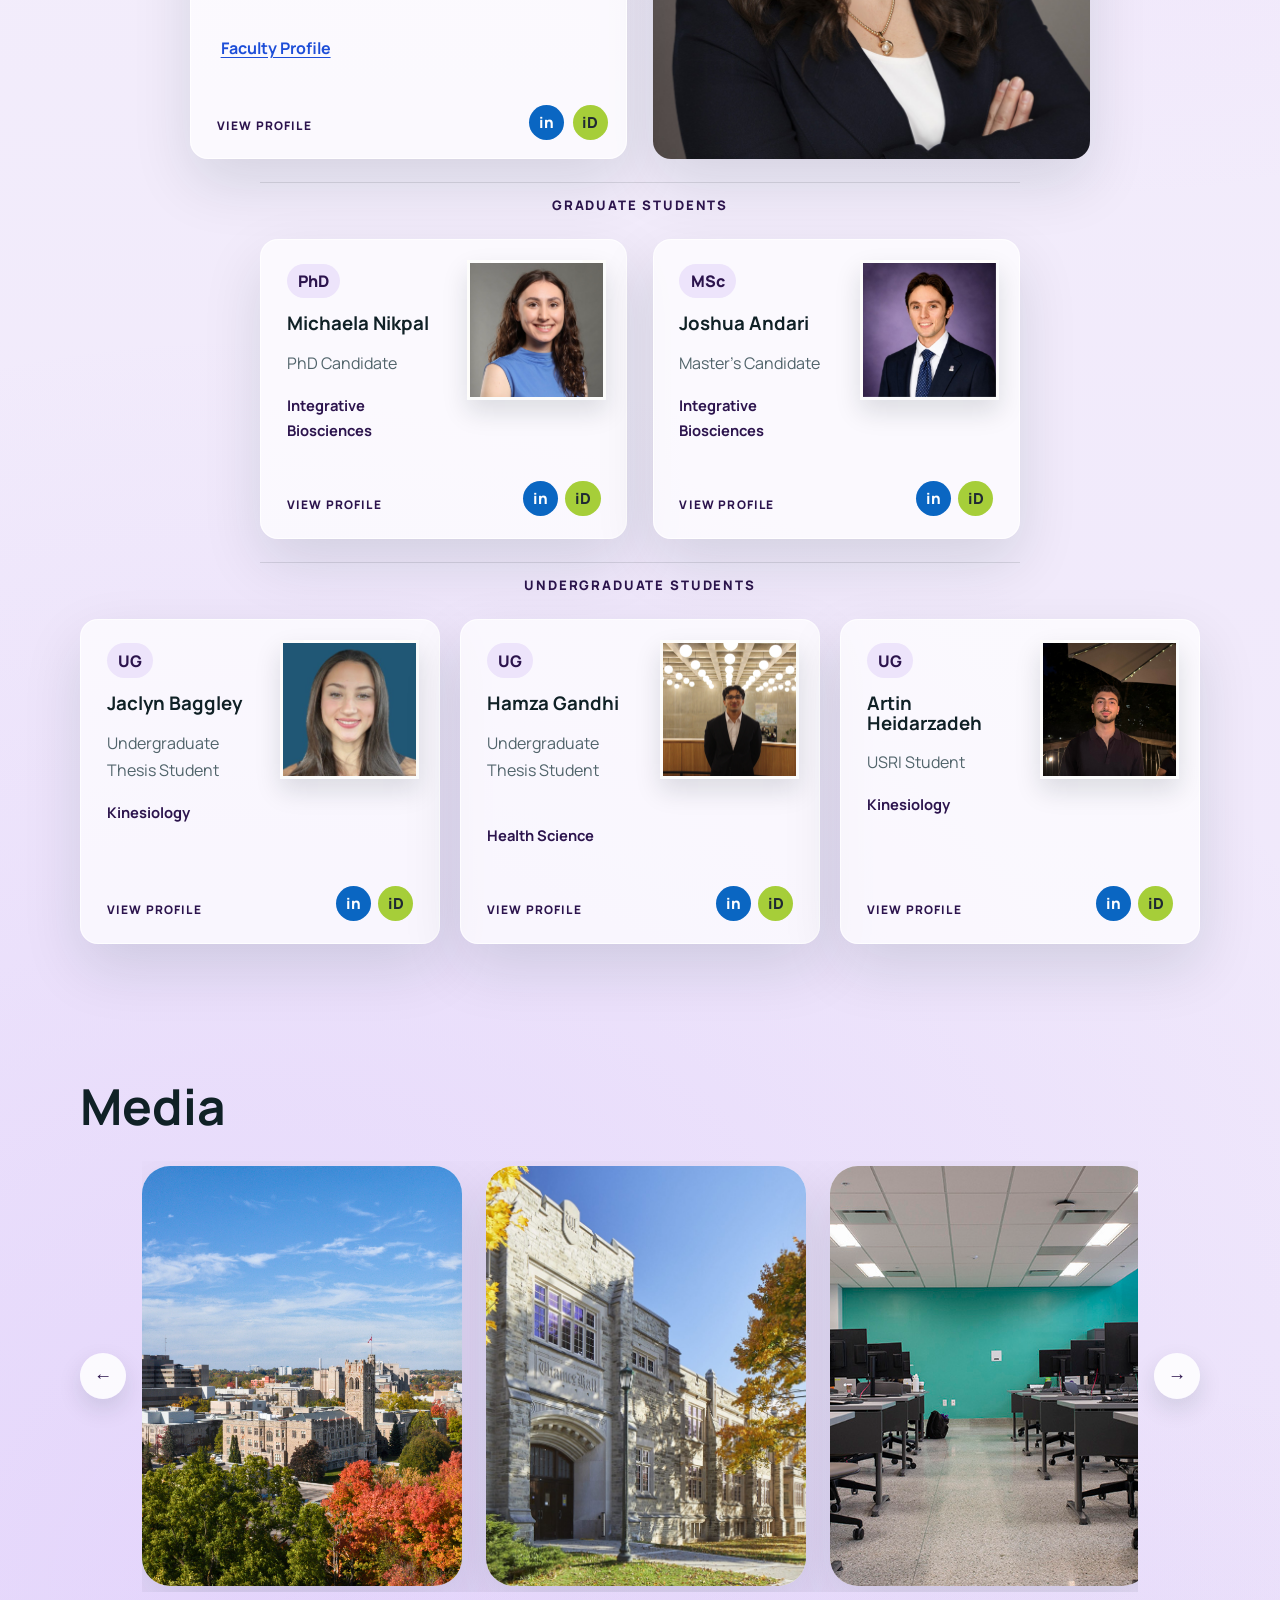
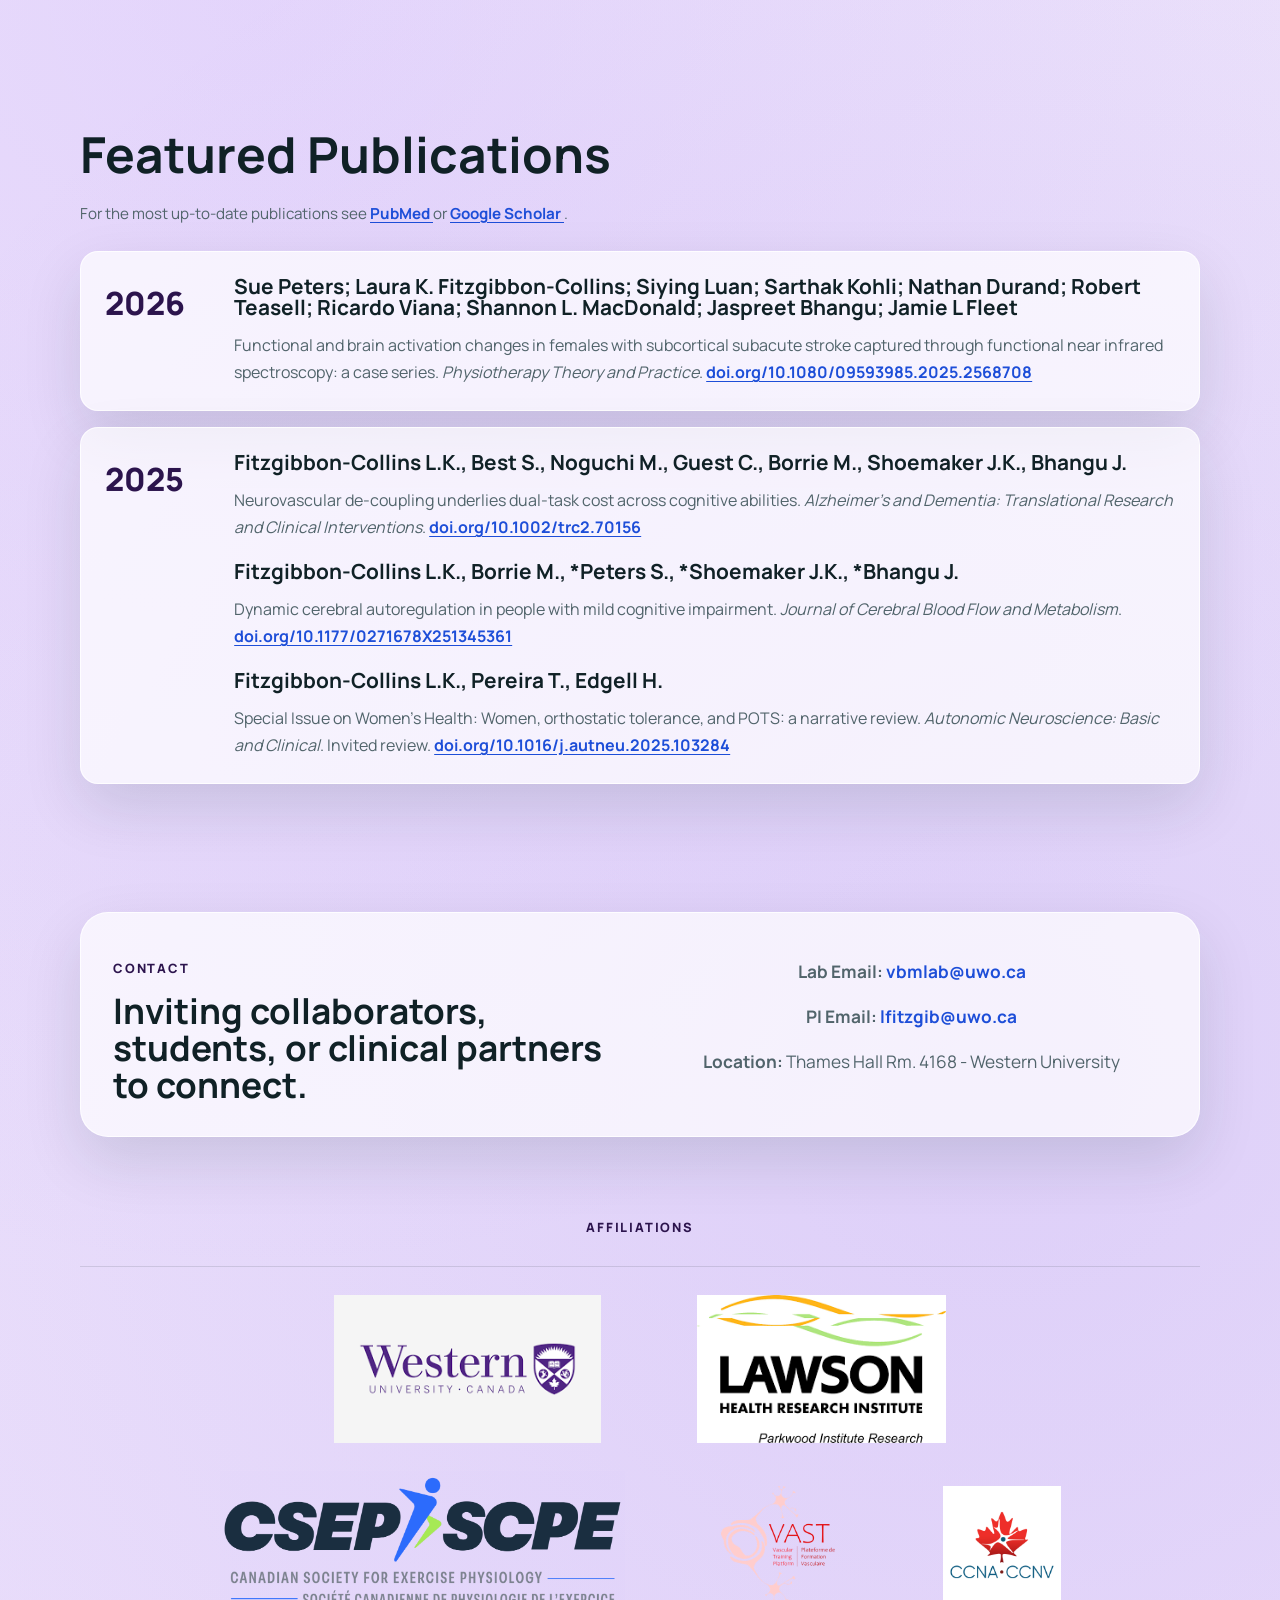
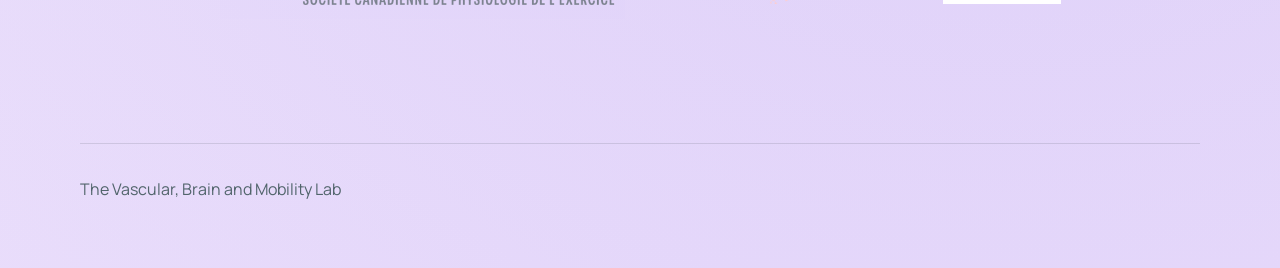
==== commit 352908b7: "Expand VBM Lab website content and improve SEO metadata" ====
--- a/index.html
+++ b/index.html
@@ -3,10 +3,10 @@
   <head>
     <meta charset="UTF-8" />
     <meta name="viewport" content="width=device-width, initial-scale=1.0" />
-    <title>Fitzgibbon-Collins Lab</title>
+    <title>VBM Lab | Vascular, Brain and Mobility Lab | Western University</title>
     <meta
       name="description"
-      content="The Fitzgibbon-Collins Lab at Western University studies vascular health, mobility, cognition, and healthy aging."
+      content="The VBM Lab at Western University, led by Dr. Laura Fitzgibbon-Collins, studies vascular health, brain health, mobility, cognition, and healthy aging."
     />
     <link rel="preconnect" href="https://fonts.googleapis.com" />
     <link rel="preconnect" href="https://fonts.gstatic.com" crossorigin />
@@ -14,6 +14,45 @@
       href="https://fonts.googleapis.com/css2?family=Instrument+Serif:ital@0;1&family=Manrope:wght@400;500;600;700;800&display=swap"
       rel="stylesheet"
     />
+    <script type="application/ld+json">
+      {
+        "@context": "https://schema.org",
+        "@type": "WebSite",
+        "@id": "https://vbmlab.ca/#website",
+        "url": "https://vbmlab.ca/",
+        "name": "VBM Lab",
+        "alternateName": "Vascular, Brain and Mobility Lab"
+      }
+    </script>
+    <script type="application/ld+json">
+      {
+        "@context": "https://schema.org",
+        "@type": "ResearchOrganization",
+        "@id": "https://vbmlab.ca/#organization",
+        "name": "Vascular, Brain and Mobility Lab",
+        "alternateName": ["VBM Lab", "VBM UWO"],
+        "url": "https://vbmlab.ca/",
+        "parentOrganization": {
+          "@type": "CollegeOrUniversity",
+          "name": "Western University",
+          "url": "https://www.uwo.ca/"
+        },
+        "department": {
+          "@type": "Organization",
+          "name": "School of Kinesiology",
+          "url": "https://www.uwo.ca/fhs/kin/"
+        },
+        "address": {
+          "@type": "PostalAddress",
+          "addressLocality": "London",
+          "addressRegion": "Ontario",
+          "addressCountry": "CA"
+        },
+        "founder": {
+          "@id": "https://vbmlab.ca/team/laura-fitzgibbon-collins.html#person"
+        }
+      }
+    </script>
     <link rel="stylesheet" href="styles.css" />
   </head>
   <body>
@@ -83,8 +122,9 @@
               <h1>Advancing vascular health, mobility, and cognition across aging.</h1>
             </div>
             <p class="hero-text">
-              The V.B.M Lab at Western University studies how cerebrovascular and
-              cardiovascular health shape the way people think, move, and age across adulthood.
+              The Vascular, Brain and Mobility Lab, also known as the VBM Lab or VBM UWO,
+              studies how cerebrovascular and cardiovascular health shape the way people think,
+              move, and age across adulthood at Western University.
             </p>
             <p class="hero-text hero-text-secondary">
               Our work bridges physiology, mobility, cognition, and inclusive research practice to
@@ -125,8 +165,8 @@
           </div>
           <div>
             <p>
-              The VBM Lab is located in the department of Kinesiology at Western
-              University in London, Ontario, Canada.
+              The VBM Lab is a Western University research lab led by Dr. Laura
+              Fitzgibbon-Collins in the Department of Kinesiology in London, Ontario, Canada.
             </p>
             <p>
               We study how cerebrovascular and cardiovascular health shape the way people think,
@@ -203,6 +243,16 @@
                     <strong>Lead student:</strong> Joshua Andari
                   </p>
                 </article>
+                <article class="project-summary-box">
+                  <h4>
+                    <a class="project-title-link" href="current-projects.html#vibe-estrogen-study">
+                      VIBE (Vascular and Integrated Brain Effects of Estrogen)
+                    </a>
+                  </h4>
+                  <p>
+                    <strong>Lead student:</strong> Jaclyn Baggley
+                  </p>
+                </article>
               </div>
             </article>
             <article class="info-card about-card">
@@ -268,12 +318,17 @@
                 iD
               </a>
               <div class="person-badge">PI</div>
-              <h3>Dr. Laura K. Fitzgibbon-Collins</h3>
+              <h3>
+                <a class="person-name-link" href="team/laura-fitzgibbon-collins.html">
+                  Dr. Laura K. Fitzgibbon-Collins
+                </a>
+              </h3>
               <p>Principal Investigator</p>
               <p>
-                Dr. Laura Fitzgibbon-Collins leads innovative research on how vascular health shapes
-                mobility and cognition across adulthood, with a strong focus on female health,
-                real-world wearable technology, and inclusive research grounded in EDIDA principles.
+                Dr. Laura Fitzgibbon-Collins leads the VBM Lab at Western University, with research
+                on how vascular health shapes mobility and cognition across adulthood, female
+                health, real-world wearable technology, and inclusive research grounded in EDIDA
+                principles.
               </p>
               <p>
                 <a
@@ -394,7 +449,7 @@
               </div>
               <div class="person-badge">UG</div>
               <h3>Jaclyn Baggley</h3>
-              <p>Undergraduate Student</p>
+              <p>Undergraduate Thesis Student</p>
               <p class="person-program">Kinesiology</p>
             </article>
             <article class="person-card person-card-with-photo">
@@ -426,7 +481,7 @@
               </div>
               <div class="person-badge">UG</div>
               <h3>Hamza Gandhi</h3>
-              <p>USRI Student</p>
+              <p>Undergraduate Thesis Student</p>
               <p class="person-program person-program-offset">Health Science</p>
             </article>
             <article class="person-card person-card-with-photo">
--- a/styles.css
+++ b/styles.css
@@ -410,6 +410,26 @@
   padding-bottom: 5.5rem;
 }
 
+.member-copy-panel-long {
+  padding-bottom: 1.7rem;
+}
+
+.member-profile-links {
+  display: flex;
+  justify-content: flex-end;
+  gap: 0.65rem;
+  margin-top: 1.35rem;
+}
+
+.member-profile-links .profile-social {
+  position: static;
+  flex: 0 0 auto;
+}
+
+.member-profile-links .profile-orcid {
+  right: auto;
+}
+
 .member-photo {
   width: 100%;
   aspect-ratio: 1;
@@ -465,6 +485,103 @@
   right: 1.7rem;
 }
 
+.member-projects-section {
+  padding: 2.5rem 0 4rem;
+  background: #ffffff;
+}
+
+.member-profile-details-section {
+  padding: 2.5rem 0 4rem;
+  background: #ffffff;
+}
+
+.member-profile-details {
+  display: grid;
+  gap: 1.5rem;
+}
+
+.profile-detail-card {
+  padding: 1.35rem;
+}
+
+.profile-detail-card h2 {
+  margin: 0 0 0.9rem;
+  font-size: 1.35rem;
+}
+
+.profile-detail-grid {
+  display: grid;
+  grid-template-columns: repeat(3, minmax(0, 1fr));
+  gap: 0.85rem;
+}
+
+.profile-detail-box,
+.profile-publication-item {
+  padding: 1rem;
+  border: 1px solid rgba(16, 33, 38, 0.18);
+  border-radius: var(--radius-sm);
+  background: transparent;
+}
+
+.profile-detail-box h3,
+.profile-publication-item h3 {
+  font-size: 1rem;
+  line-height: 1.35;
+}
+
+.profile-detail-box p,
+.profile-publication-item p {
+  margin-bottom: 0;
+}
+
+.profile-publication-list {
+  display: grid;
+  gap: 0.85rem;
+}
+
+.member-projects-panel {
+  max-width: 720px;
+  padding: 1.35rem;
+}
+
+.member-projects-panel h2 {
+  margin: 0 0 0.9rem;
+  font-size: 1.35rem;
+}
+
+.member-projects-list {
+  display: grid;
+  gap: 0.85rem;
+  max-height: 320px;
+  overflow-y: auto;
+  padding-right: 0.35rem;
+}
+
+.member-project-item {
+  padding: 1rem;
+  border: 1px solid rgba(16, 33, 38, 0.18);
+  border-radius: var(--radius-sm);
+  background: transparent;
+}
+
+.member-project-item a {
+  color: var(--primary-dark);
+  font-weight: 800;
+  line-height: 1.35;
+  text-decoration: underline;
+  text-decoration-thickness: 2px;
+  text-underline-offset: 0.18em;
+}
+
+.member-project-item a:hover,
+.member-project-item a:focus-visible {
+  color: #1d4ed8;
+}
+
+.member-project-item p {
+  margin: 0.7rem 0 0;
+}
+
 .participate-hero {
   display: grid;
   grid-template-columns: minmax(0, 1.45fr) minmax(280px, 0.85fr);
@@ -567,6 +684,20 @@
 .current-projects-grid {
   display: grid;
   gap: 1.5rem;
+}
+
+.current-projects-next-step {
+  margin-top: 1.5rem;
+  padding: 1.35rem;
+}
+
+.current-projects-next-step h2 {
+  margin: 0 0 0.75rem;
+  font-size: 1.35rem;
+}
+
+.current-projects-next-step p {
+  max-width: 720px;
 }
 
 .current-project-card {
@@ -1151,6 +1282,15 @@
 .person-card:has(.card-cover-link):focus-within {
   border-color: rgba(79, 45, 127, 0.26);
   transform: translateY(-2px);
+}
+
+.person-name-link {
+  transition: color 160ms ease;
+}
+
+.person-name-link:hover,
+.person-name-link:focus-visible {
+  color: #1d4ed8;
 }
 
 .person-card:has(.card-cover-link)::after {
@@ -1559,6 +1699,7 @@
   .publication-item,
   .cards-grid,
   .about-cards-grid,
+  .profile-detail-grid,
   .project-info-boxes,
   .people-grid {
     grid-template-columns: 1fr;
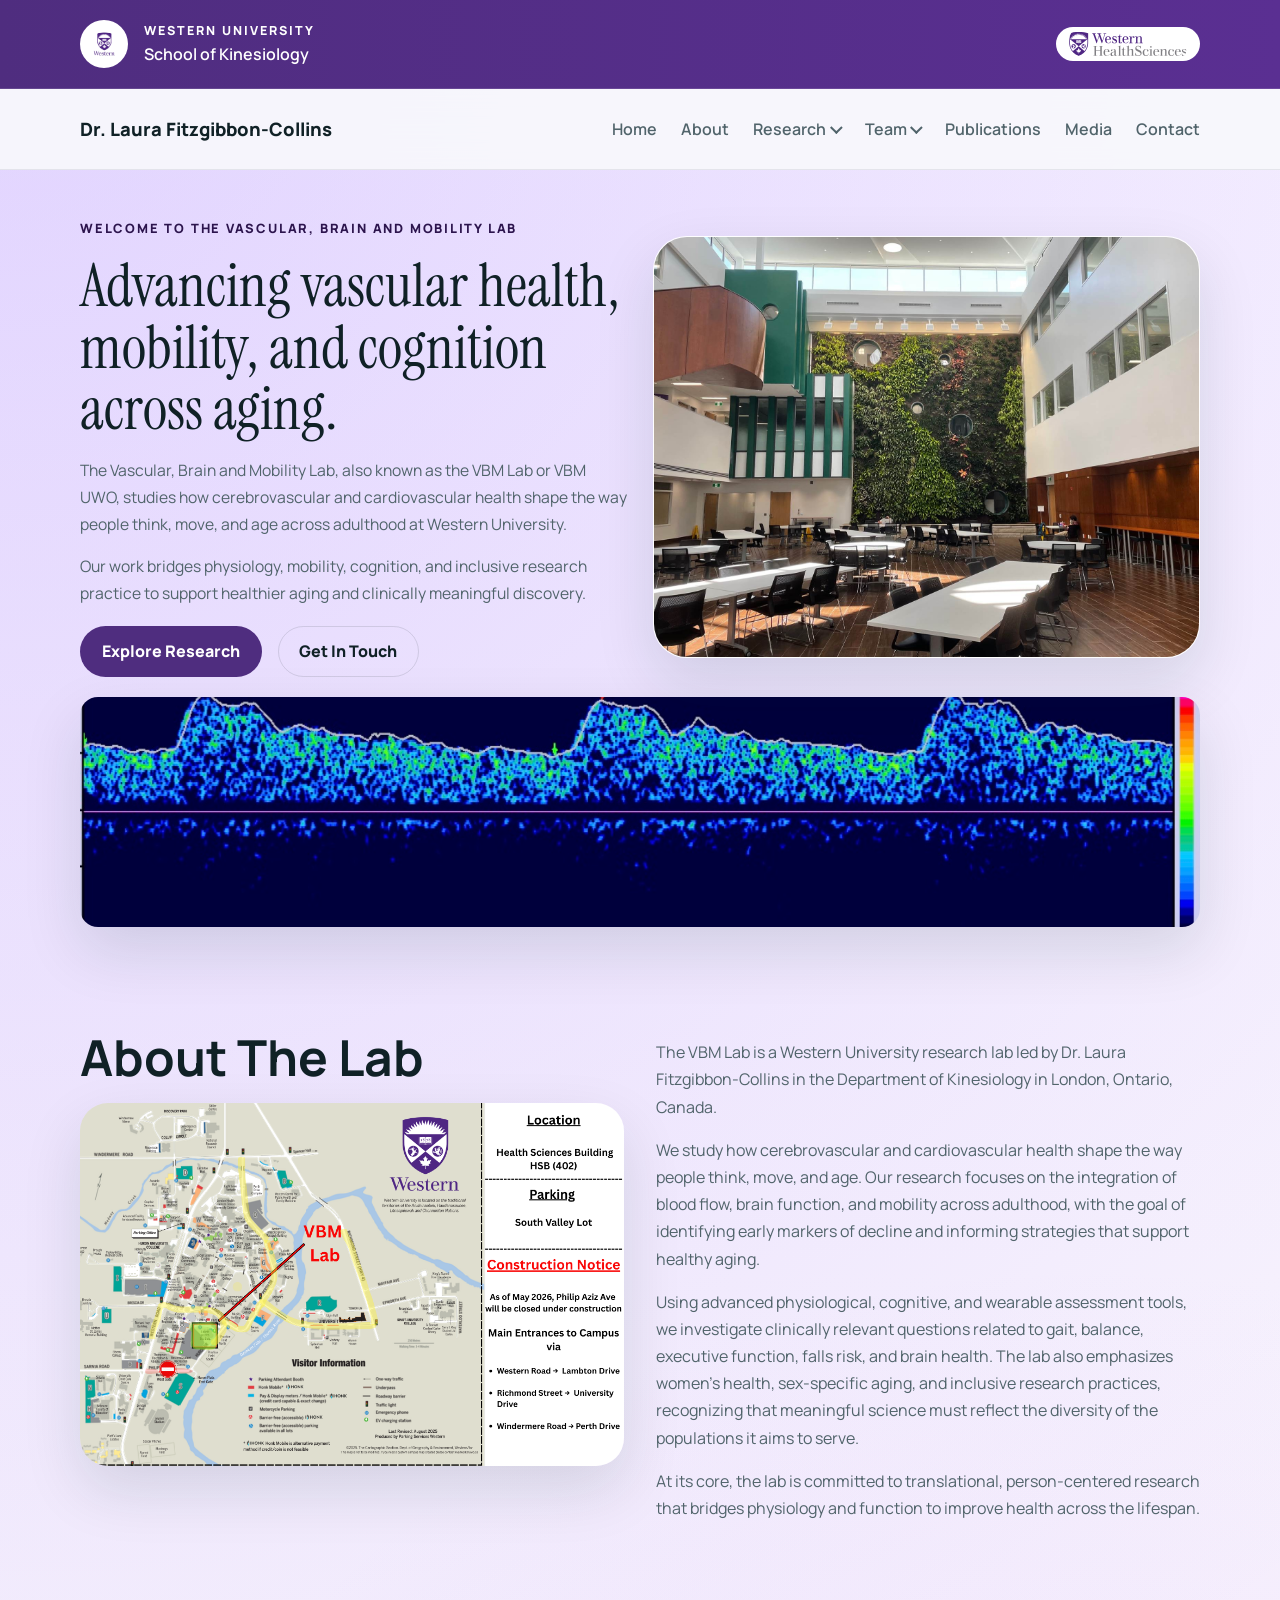
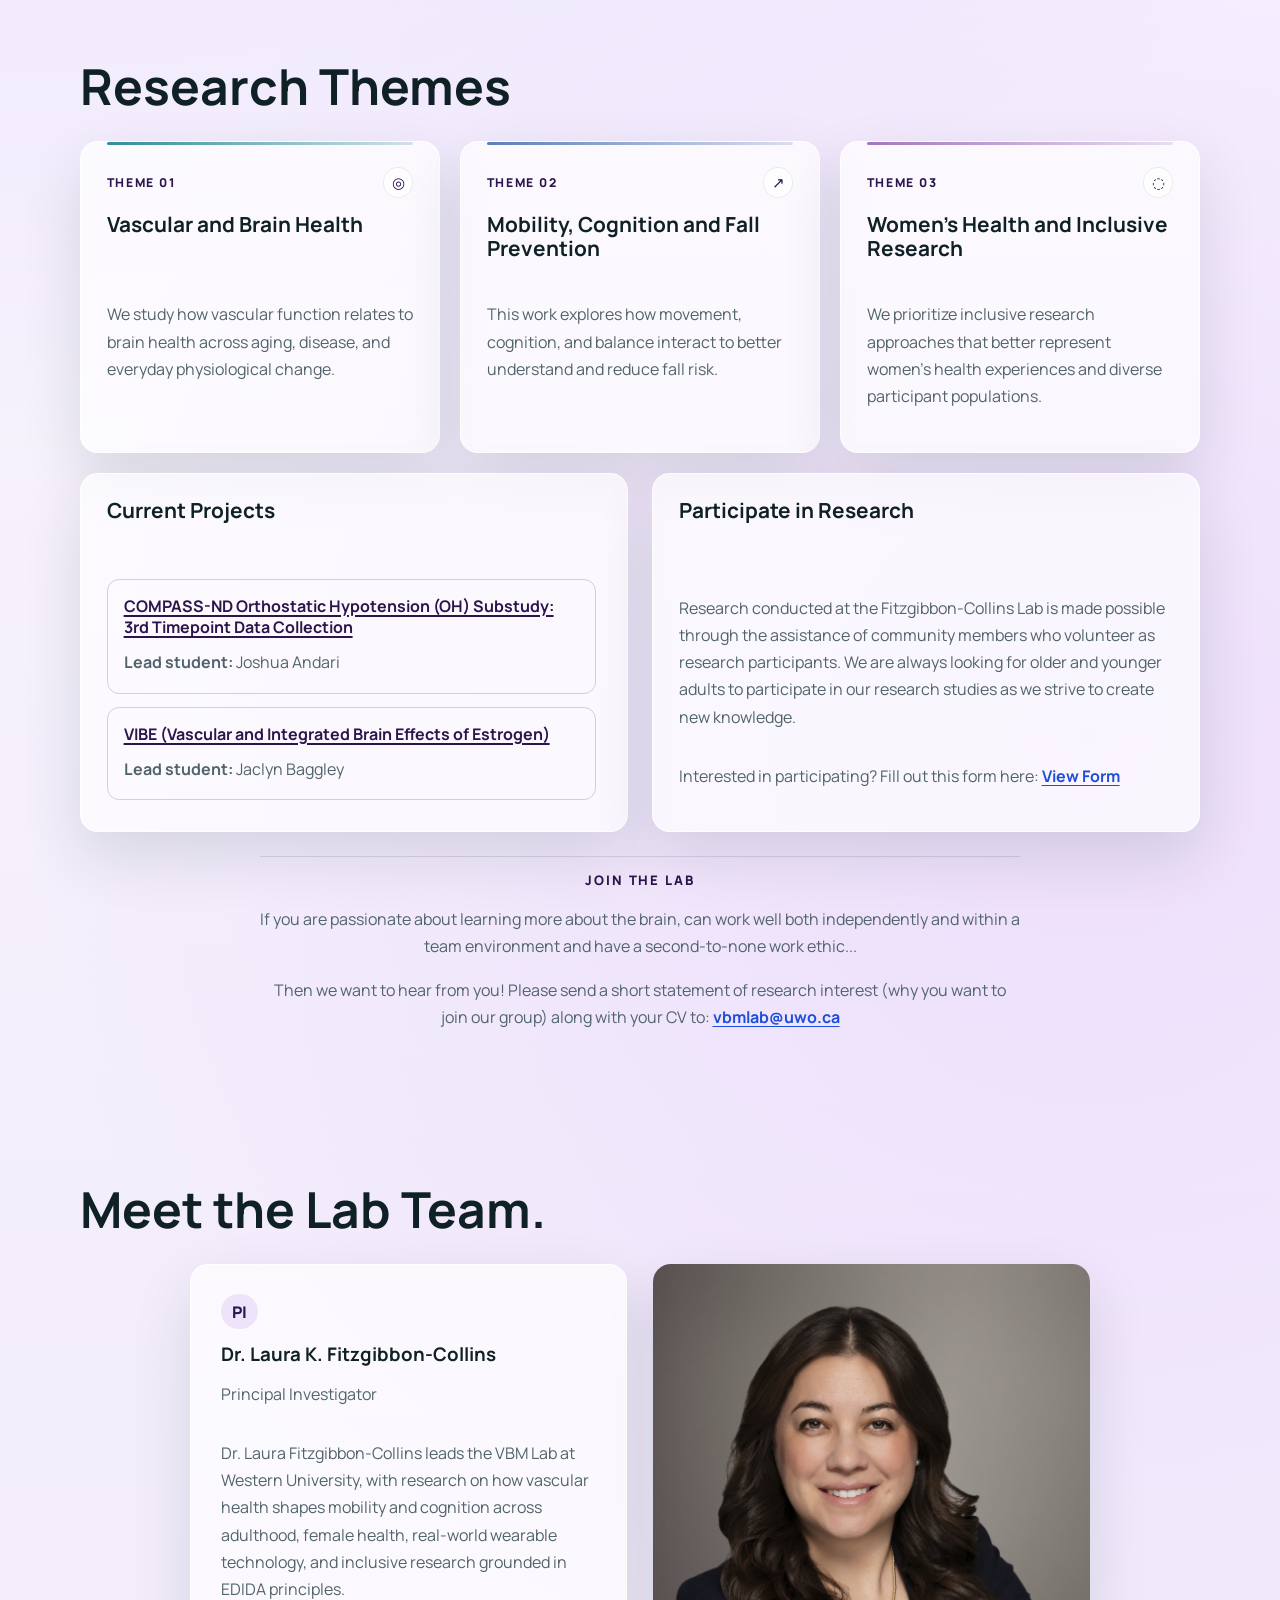
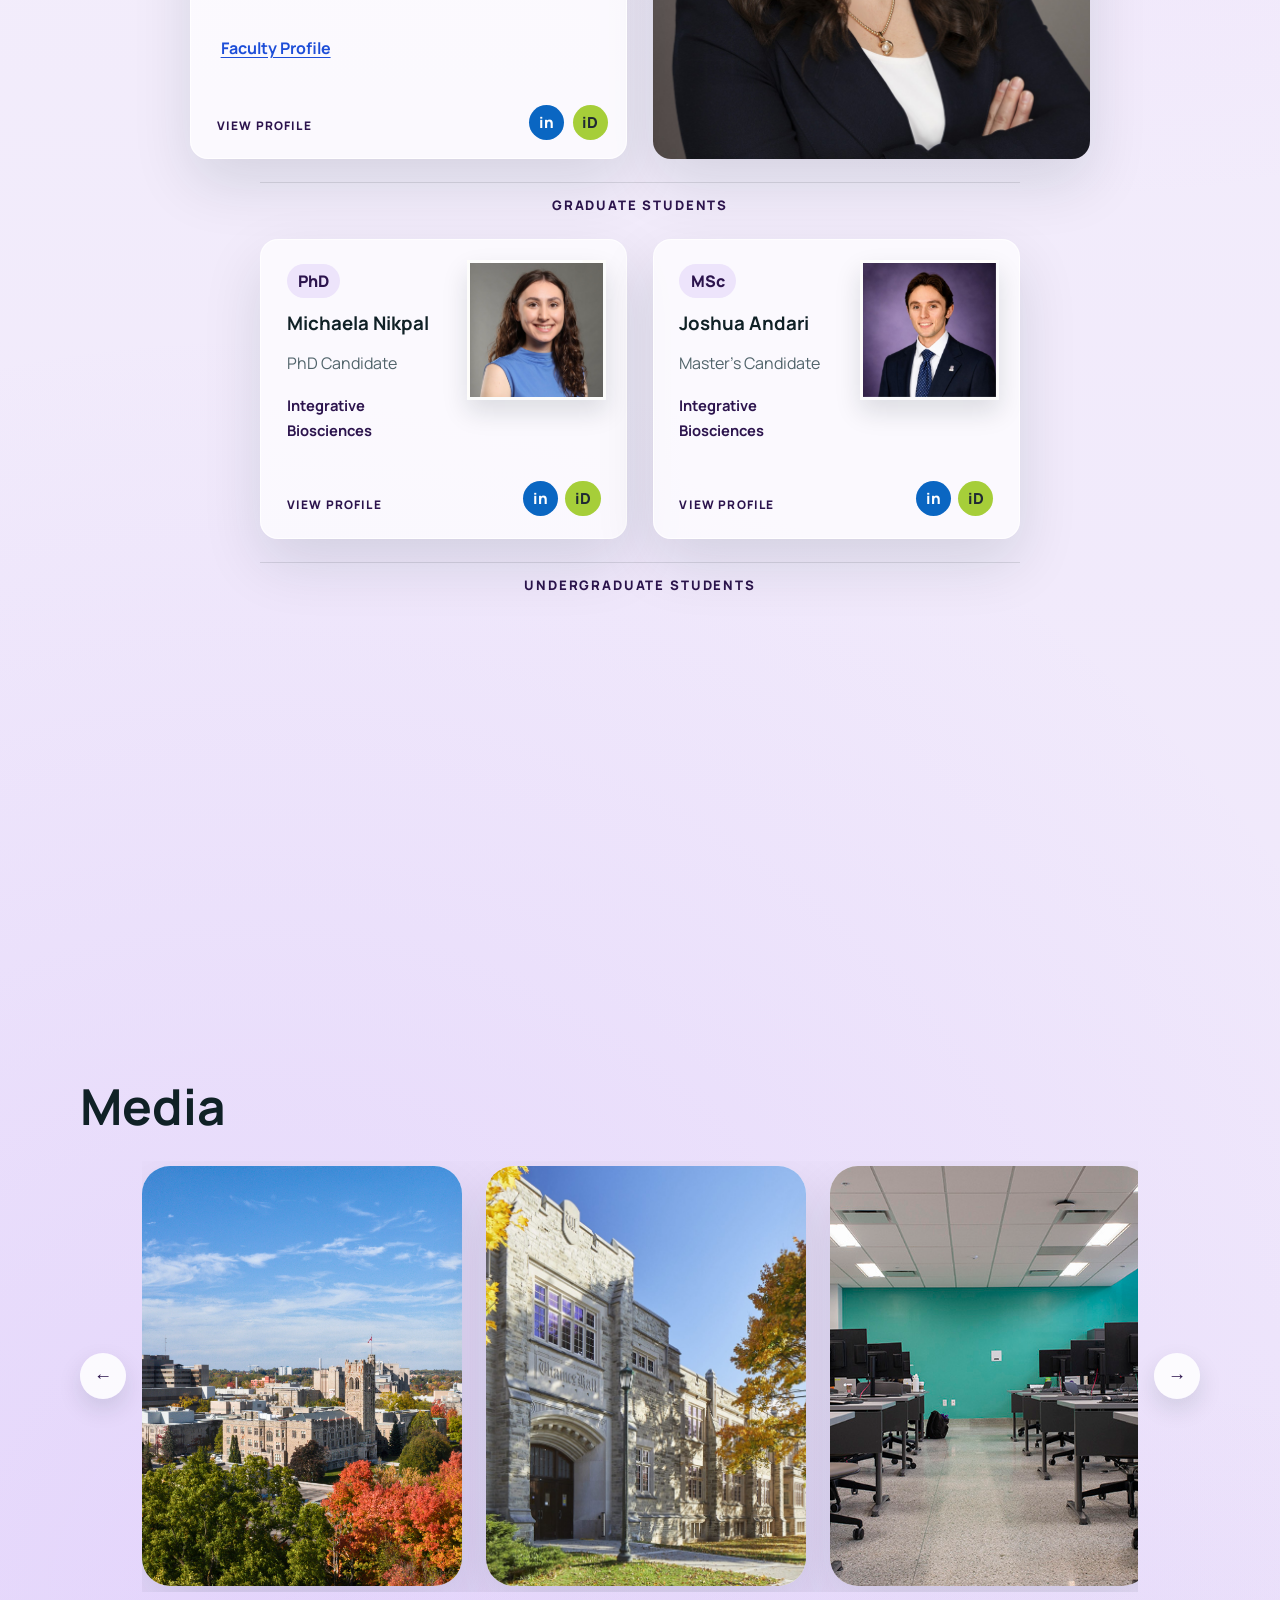
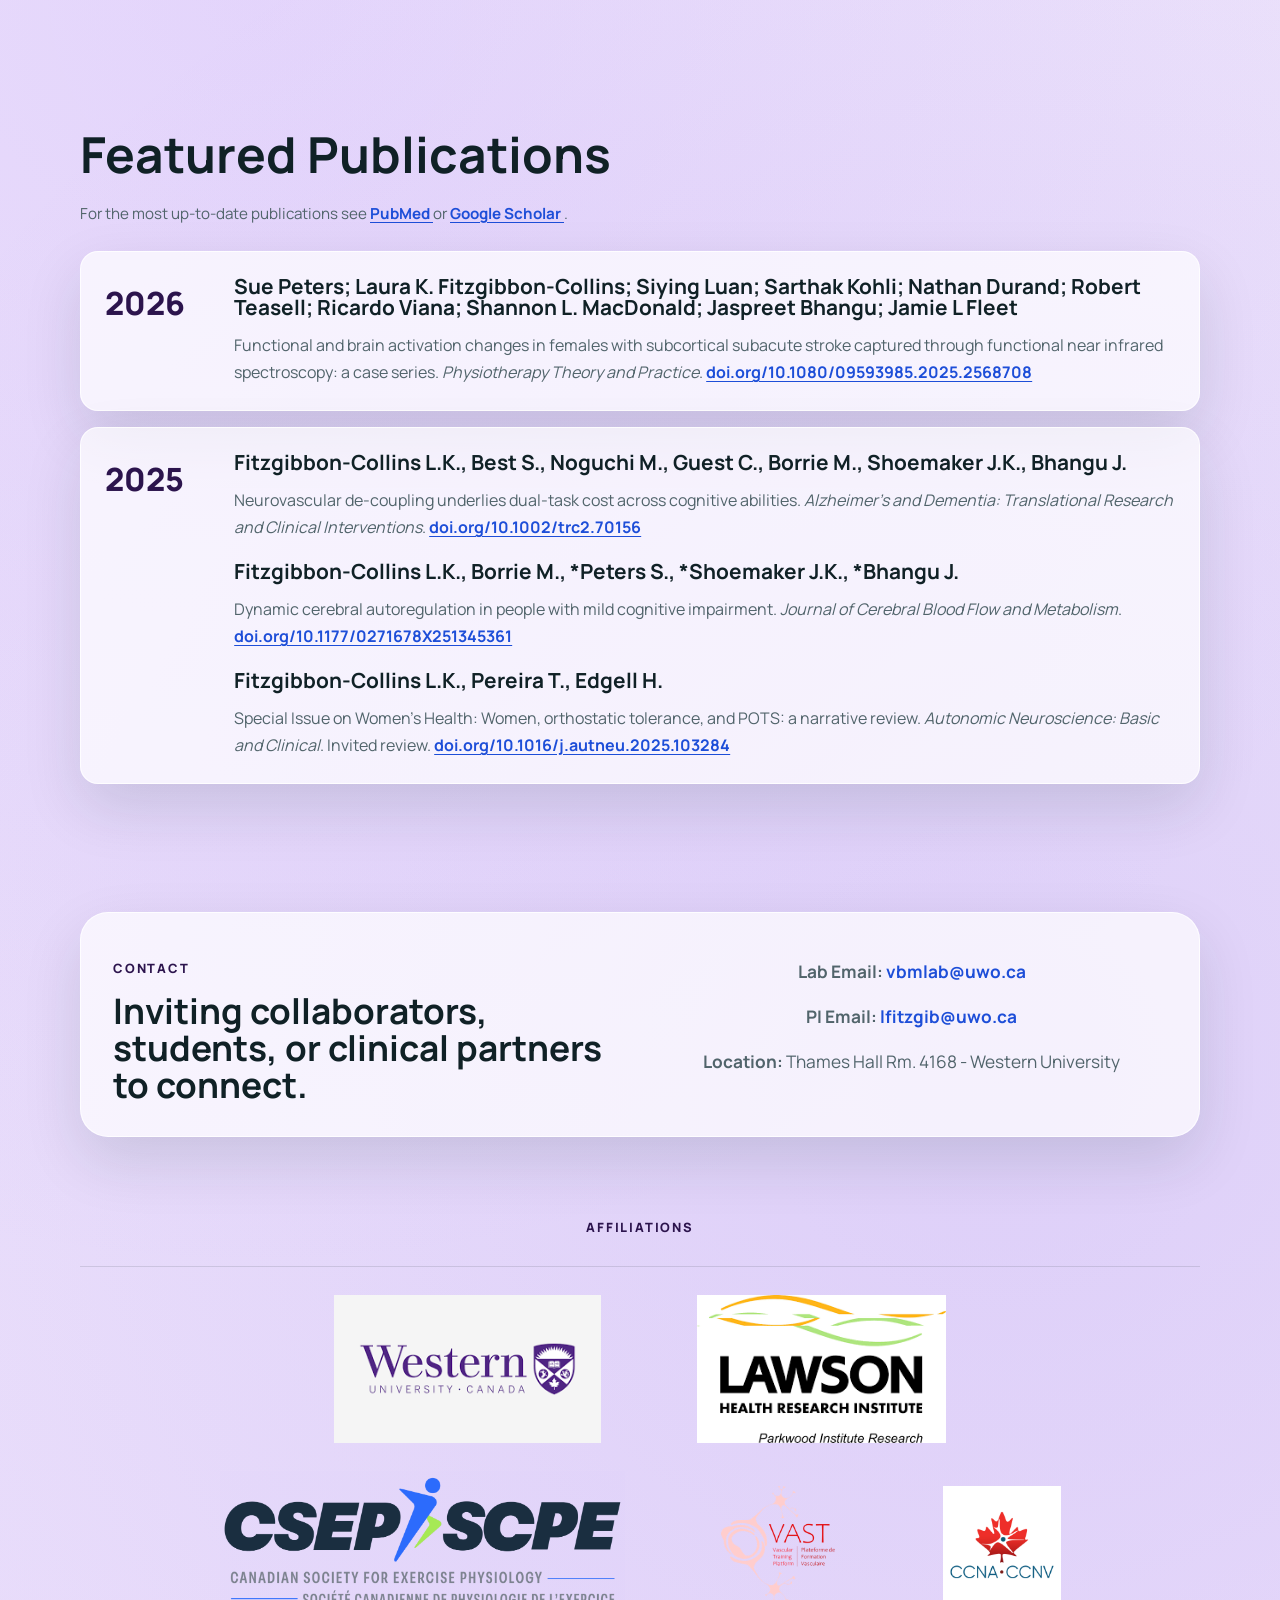
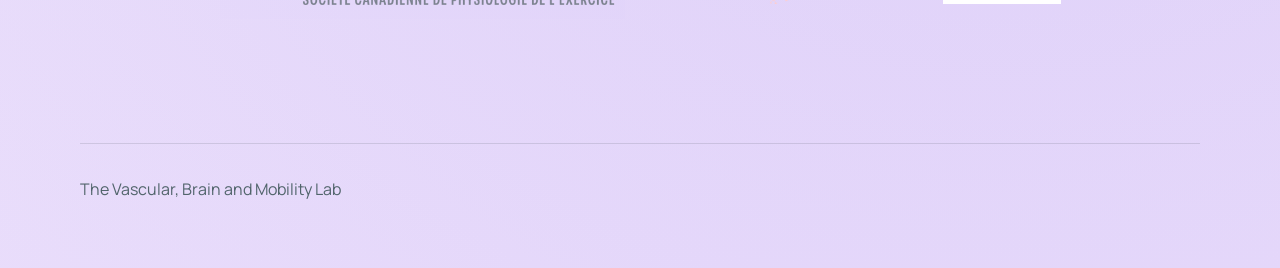
==== commit 09a00926: "Add canonical URLs and improve image alt text" ====
--- a/index.html
+++ b/index.html
@@ -8,6 +8,7 @@
       name="description"
       content="The VBM Lab at Western University, led by Dr. Laura Fitzgibbon-Collins, studies vascular health, brain health, mobility, cognition, and healthy aging."
     />
+    <link rel="canonical" href="https://vbmlab.ca/" />
     <link rel="preconnect" href="https://fonts.googleapis.com" />
     <link rel="preconnect" href="https://fonts.gstatic.com" crossorigin />
     <link
@@ -140,7 +141,7 @@
               <img
                 class="hero-visual-image"
                 src="photos/thamesreal.jpg"
-                alt="Thames Hall at Western University"
+                alt="Thames Hall at Western University, home of the VBM Lab"
               />
             </div>
           </div>
@@ -148,7 +149,7 @@
         <div class="container hero-image-break">
           <img
             src="photos/TCD-1.jpg"
-            alt="Transcranial Doppler ultrasound equipment"
+            alt="Transcranial Doppler ultrasound equipment used in VBM Lab cerebrovascular research"
           />
         </div>
       </section>
@@ -160,7 +161,7 @@
             <img
               class="about-image"
               src="photos/westernpics/updatedparking"
-              alt="V.B.M Lab parking information"
+              alt="VBM Lab parking information at Western University"
             />
           </div>
           <div>
@@ -342,7 +343,11 @@
               </p>
             </article>
             <div class="team-photo-card team-photo-card-featured">
-              <img class="team-photo" src="photos/laura2.jpg" alt="Dr. Laura Fitzgibbon-Collins" />
+              <img
+                class="team-photo"
+                src="photos/laura2.jpg"
+                alt="Dr. Laura Fitzgibbon-Collins, Principal Investigator of the VBM Lab at Western University"
+              />
             </div>
           </div>
           <div class="team-subgroup" id="graduate-students">
@@ -375,7 +380,11 @@
                 iD
               </a>
               <div class="person-photo-frame">
-                <img class="photo-position-top" src="photos/michaela.jpg" alt="Michaela Nikpal" />
+                <img
+                  class="photo-position-top"
+                  src="photos/michaela.jpg"
+                  alt="Michaela Nikpal, PhD Candidate in the VBM Lab at Western University"
+                />
               </div>
               <div class="person-badge">PhD</div>
               <h3>Michaela Nikpal</h3>
@@ -407,7 +416,10 @@
                 iD
               </a>
               <div class="person-photo-frame">
-                <img src="photos/Joshua.png" alt="Joshua Andari" />
+                <img
+                  src="photos/Joshua.png"
+                  alt="Joshua Andari, Master's Candidate in the VBM Lab at Western University"
+                />
               </div>
               <div class="person-badge">MSc</div>
               <h3>Joshua Andari</h3>
@@ -445,7 +457,10 @@
                 iD
               </a>
               <div class="person-photo-frame">
-                <img src="photos/Jaclyn.jpeg" alt="Jaclyn Baggley" />
+                <img
+                  src="photos/Jaclyn.jpeg"
+                  alt="Jaclyn Baggley, Undergraduate Thesis Student in the VBM Lab at Western University"
+                />
               </div>
               <div class="person-badge">UG</div>
               <h3>Jaclyn Baggley</h3>
@@ -477,7 +492,10 @@
                 iD
               </a>
               <div class="person-photo-frame">
-                <img src="photos/Hamza.png" alt="Hamza Gandhi" />
+                <img
+                  src="photos/Hamza.png"
+                  alt="Hamza Gandhi, Undergraduate Thesis Student in the VBM Lab at Western University"
+                />
               </div>
               <div class="person-badge">UG</div>
               <h3>Hamza Gandhi</h3>
@@ -509,7 +527,10 @@
                 iD
               </a>
               <div class="person-photo-frame">
-                <img src="photos/Artin.jpeg" alt="Artin Heidarzadeh" />
+                <img
+                  src="photos/Artin.jpeg"
+                  alt="Artin Heidarzadeh, USRI Student in the VBM Lab at Western University"
+                />
               </div>
               <div class="person-badge">UG</div>
               <h3>Artin Heidarzadeh</h3>
@@ -537,16 +558,16 @@
             <div class="media-viewport" aria-label="Lab media gallery">
               <div class="media-track">
                 <article class="media-card">
-                  <img src="photos/westernpics/1.png" alt="Western lab media photo 1" />
+                  <img src="photos/westernpics/1.png" alt="VBM Lab team and research space at Western University" />
                 </article>
                 <article class="media-card">
-                  <img src="photos/westernpics/2.jpg" alt="Western lab media photo 2" />
+                  <img src="photos/westernpics/2.jpg" alt="VBM Lab media gallery image from Western University" />
                 </article>
                 <article class="media-card">
-                  <img src="photos/westernpics/3.jpg" alt="Western lab media photo 3" />
+                  <img src="photos/westernpics/3.jpg" alt="VBM Lab research and student activity at Western University" />
                 </article>
                 <article class="media-card">
-                  <img src="photos/westernpics/4.jpg" alt="Western lab media photo 4" />
+                  <img src="photos/westernpics/4.jpg" alt="VBM Lab academic and research community at Western University" />
                 </article>
               </div>
             </div>
@@ -687,13 +708,13 @@
           <p class="section-label affiliations-label">Affiliations</p>
           <div class="affiliations-rule" aria-hidden="true"></div>
           <div class="affiliations-logos">
-            <img class="affiliation-logo" src="photos/WesternU.png" alt="Western University" />
-            <img class="affiliation-logo" src="photos/Parkwood.png" alt="Parkwood Institute" />
+            <img class="affiliation-logo" src="photos/WesternU.png" alt="Western University affiliation" />
+            <img class="affiliation-logo" src="photos/Parkwood.png" alt="Parkwood Institute affiliation" />
           </div>
           <div class="affiliations-logos affiliations-logos-secondary">
-            <img class="affiliation-logo" src="photos/CSEP.png" alt="CSEP" />
-            <img class="affiliation-logo affiliation-logo-square" src="photos/VASTLOGO.webp" alt="VAST" />
-            <img class="affiliation-logo affiliation-logo-square" src="photos/CCNA.jpg" alt="CCNA" />
+            <img class="affiliation-logo" src="photos/CSEP.png" alt="Canadian Society for Exercise Physiology affiliation" />
+            <img class="affiliation-logo affiliation-logo-square" src="photos/VASTLOGO.webp" alt="Vascular Aging and Stroke Team affiliation" />
+            <img class="affiliation-logo affiliation-logo-square" src="photos/CCNA.jpg" alt="Canadian Consortium on Neurodegeneration in Aging affiliation" />
           </div>
         </div>
       </section>
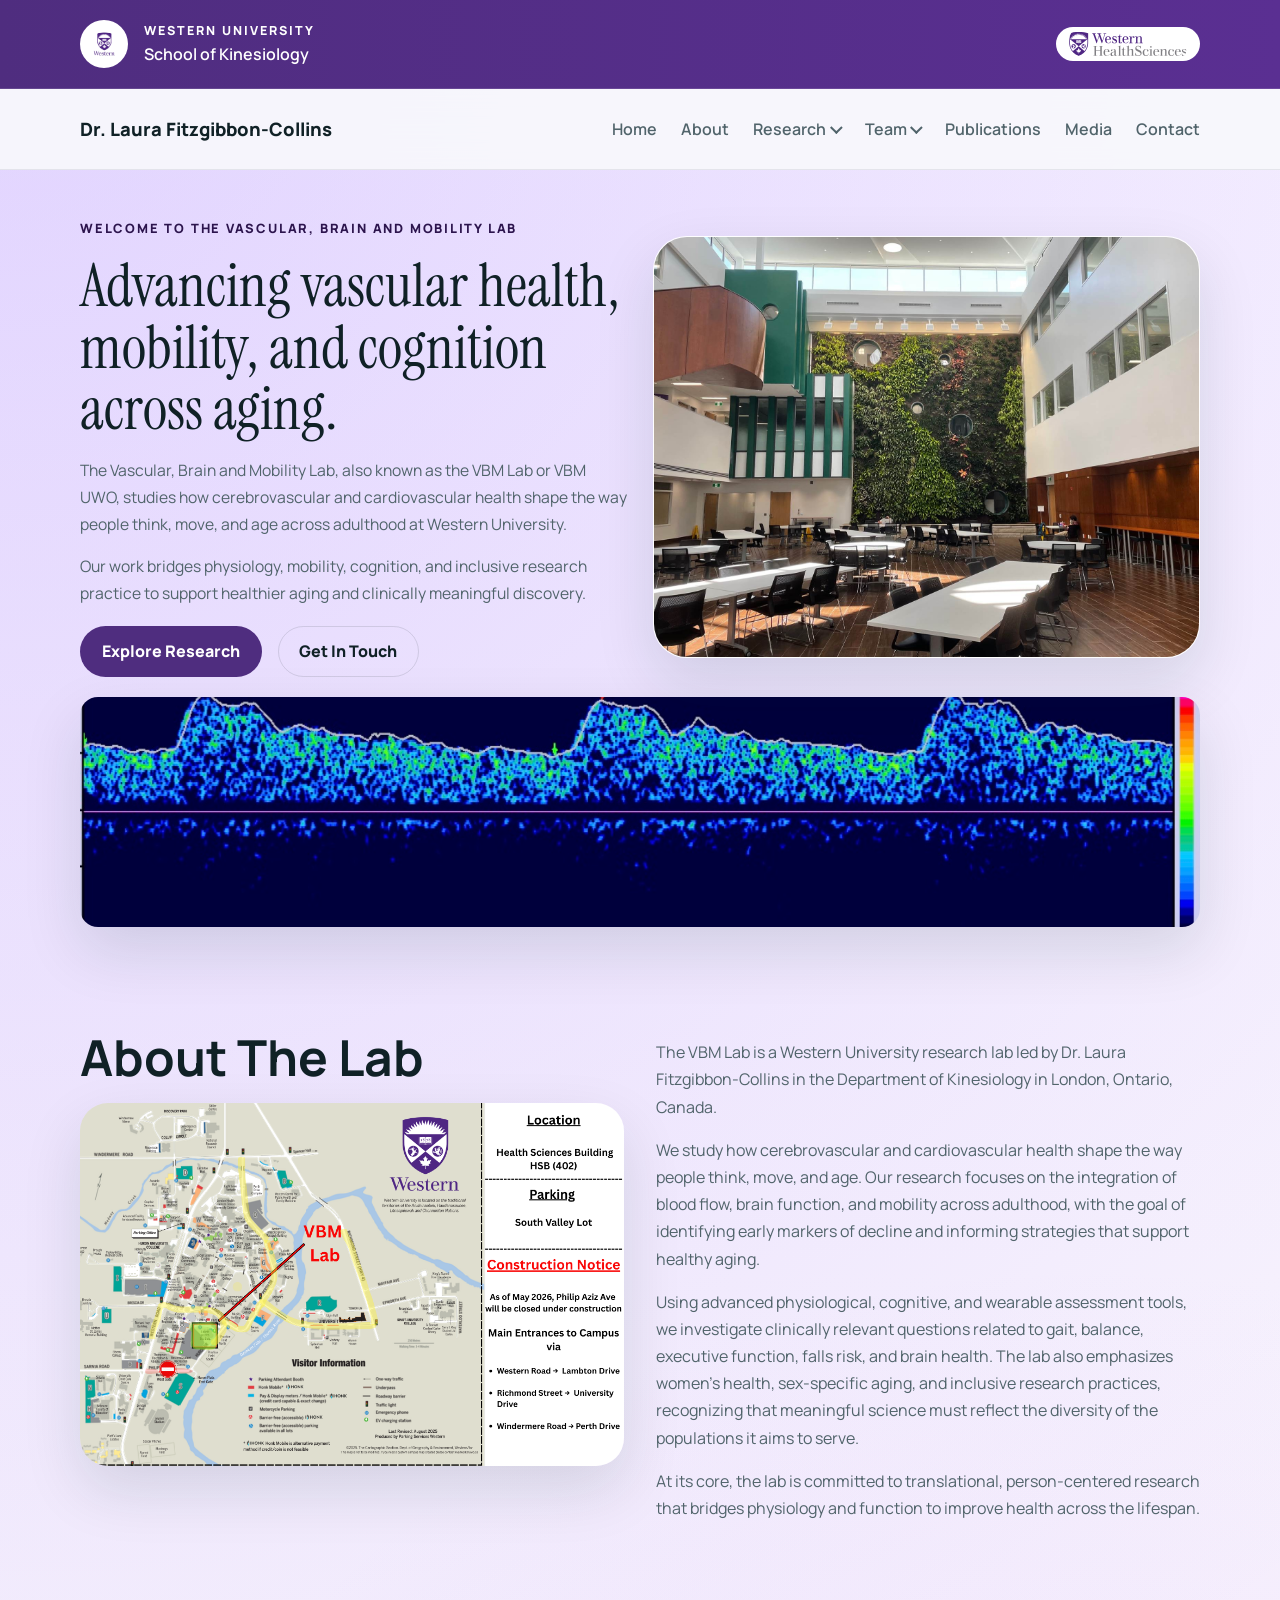
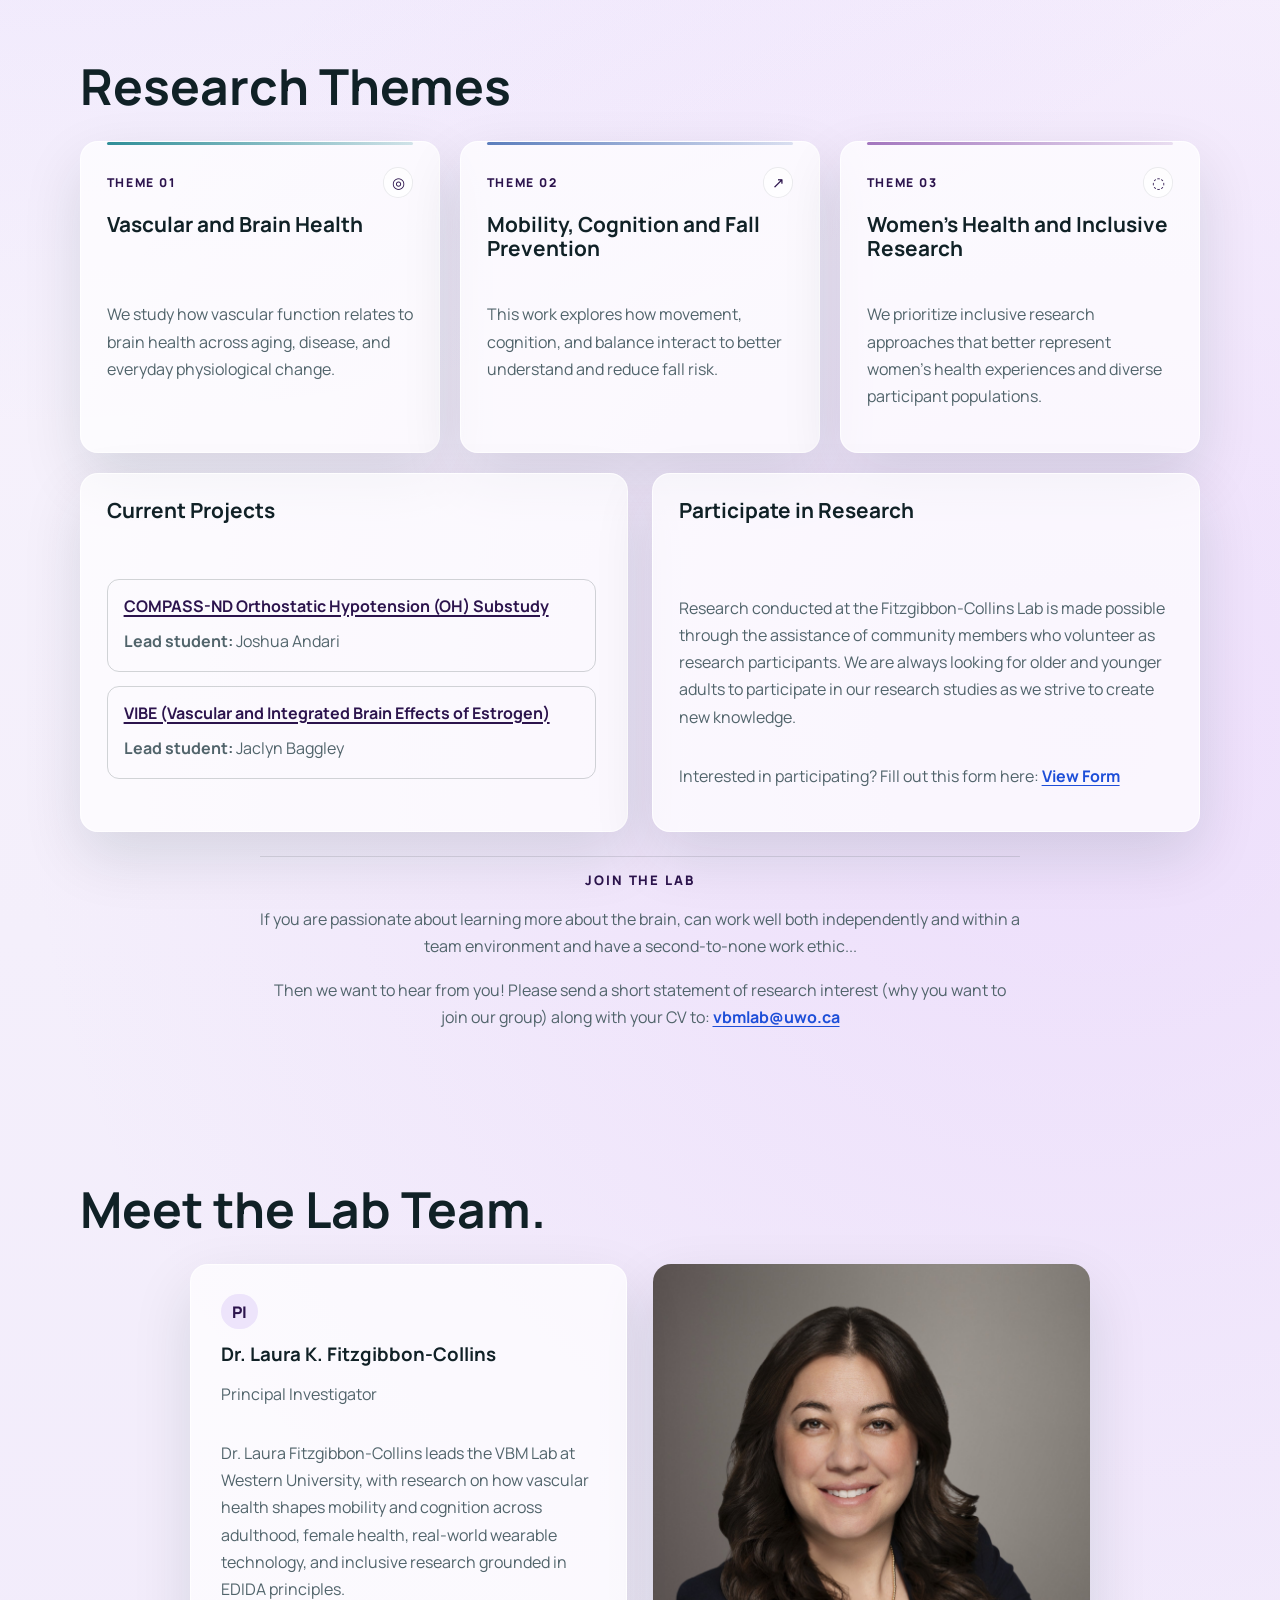
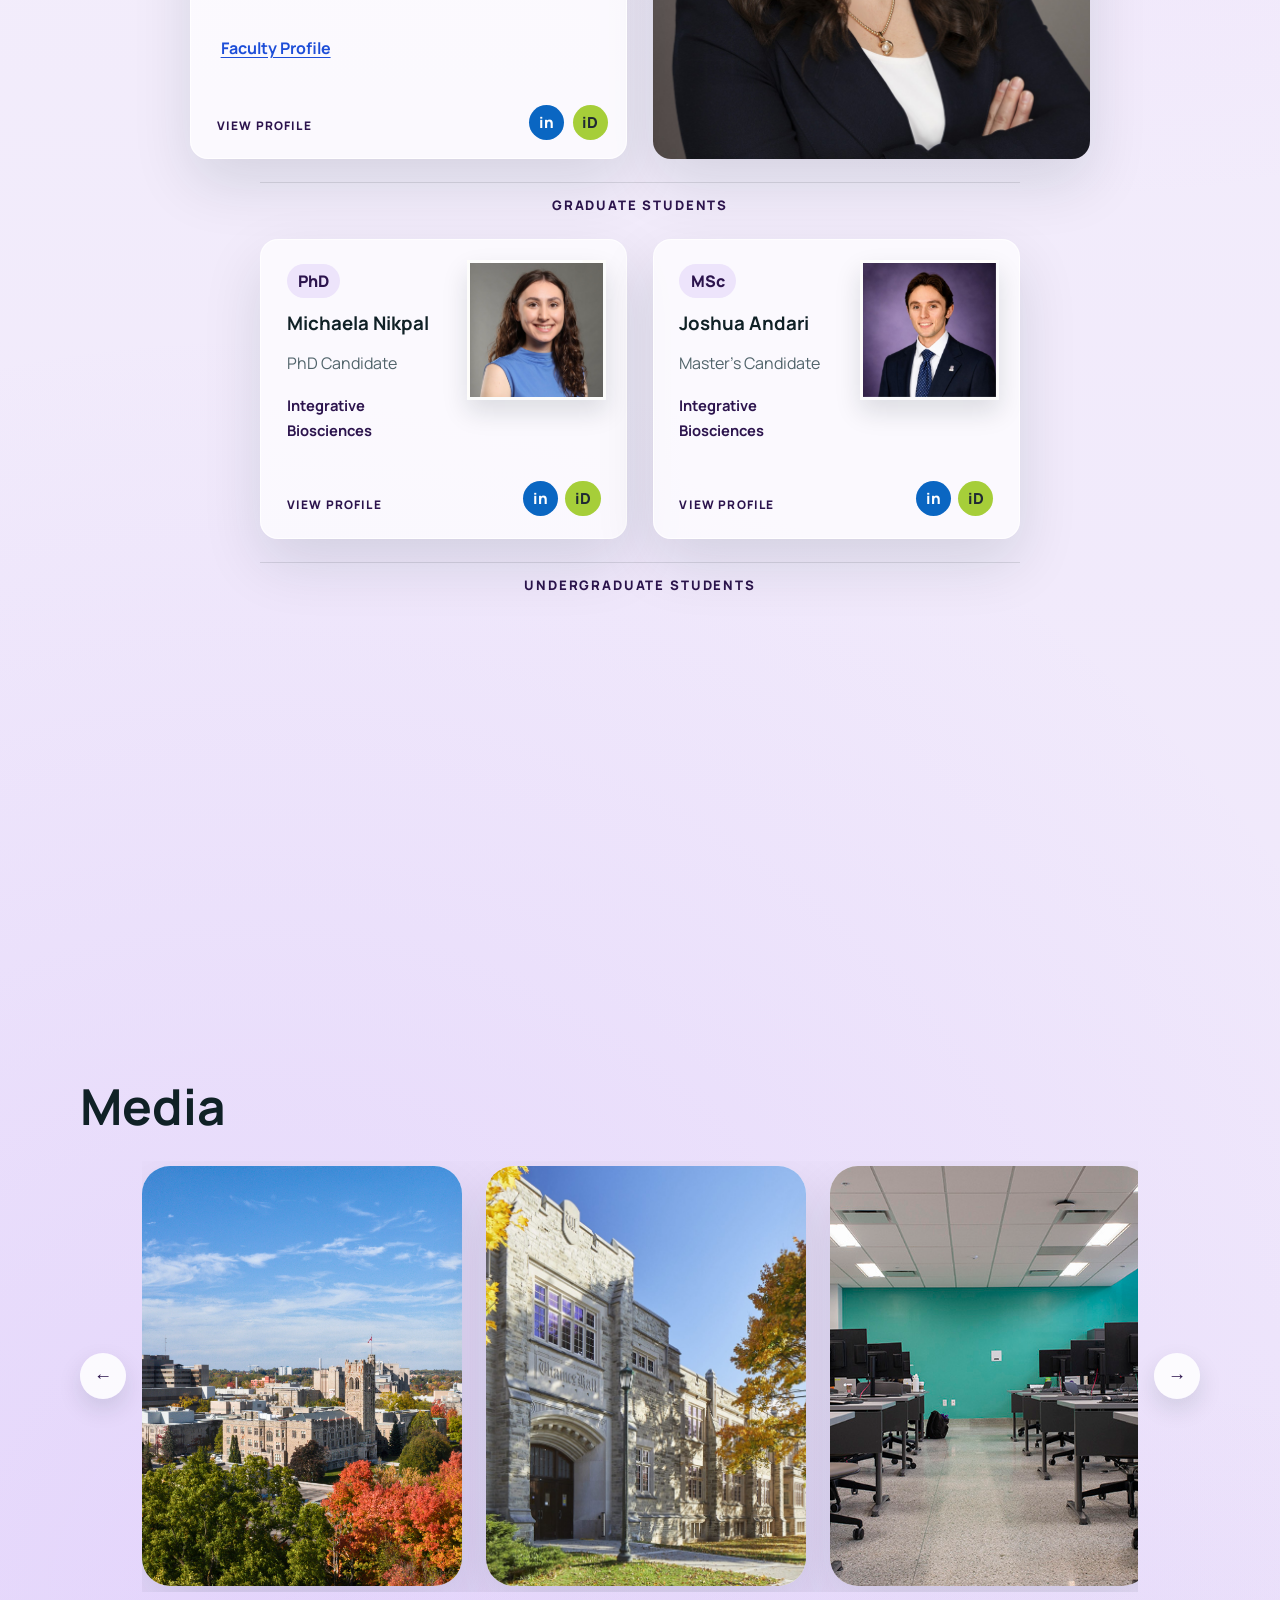
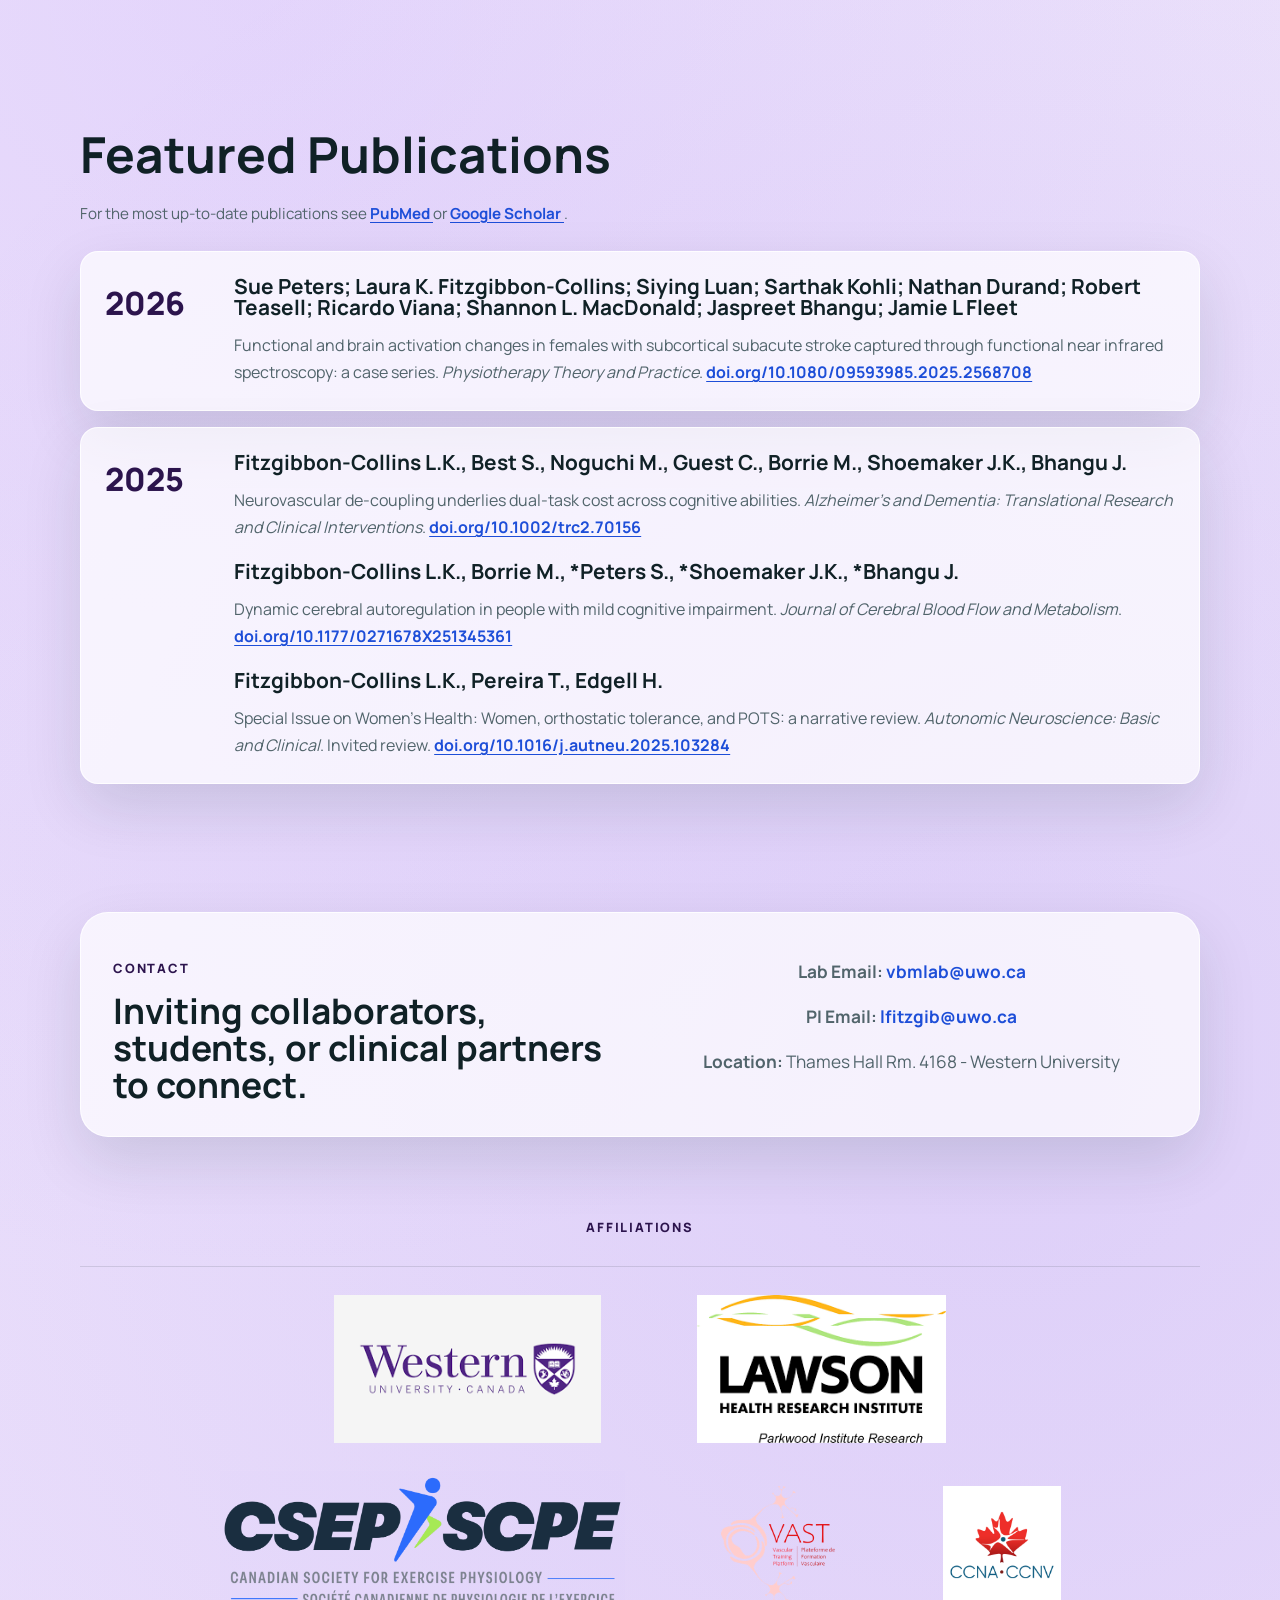
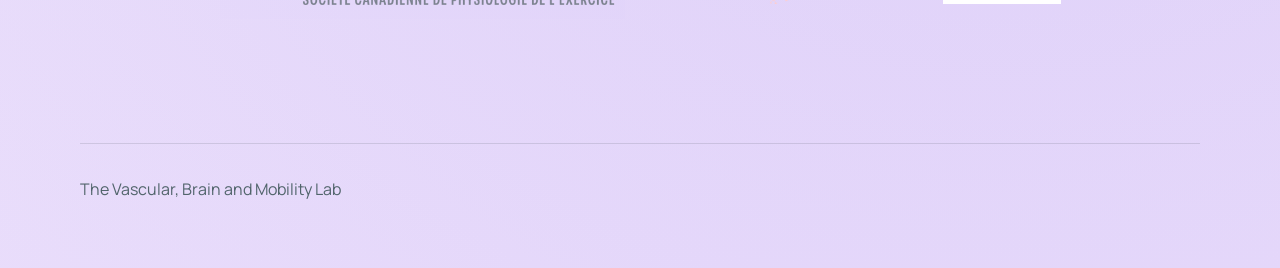
==== commit 00d9c346: "Simplify COMPASS-ND orthostatic hypotension study title" ====
--- a/index.html
+++ b/index.html
@@ -237,7 +237,7 @@
                 <article class="project-summary-box">
                   <h4>
                     <a class="project-title-link" href="current-projects.html#compass-nd-oh-substudy">
-                      COMPASS-ND Orthostatic Hypotension (OH) Substudy: 3rd Timepoint Data Collection
+                      COMPASS-ND Orthostatic Hypotension (OH) Substudy
                     </a>
                   </h4>
                   <p>
